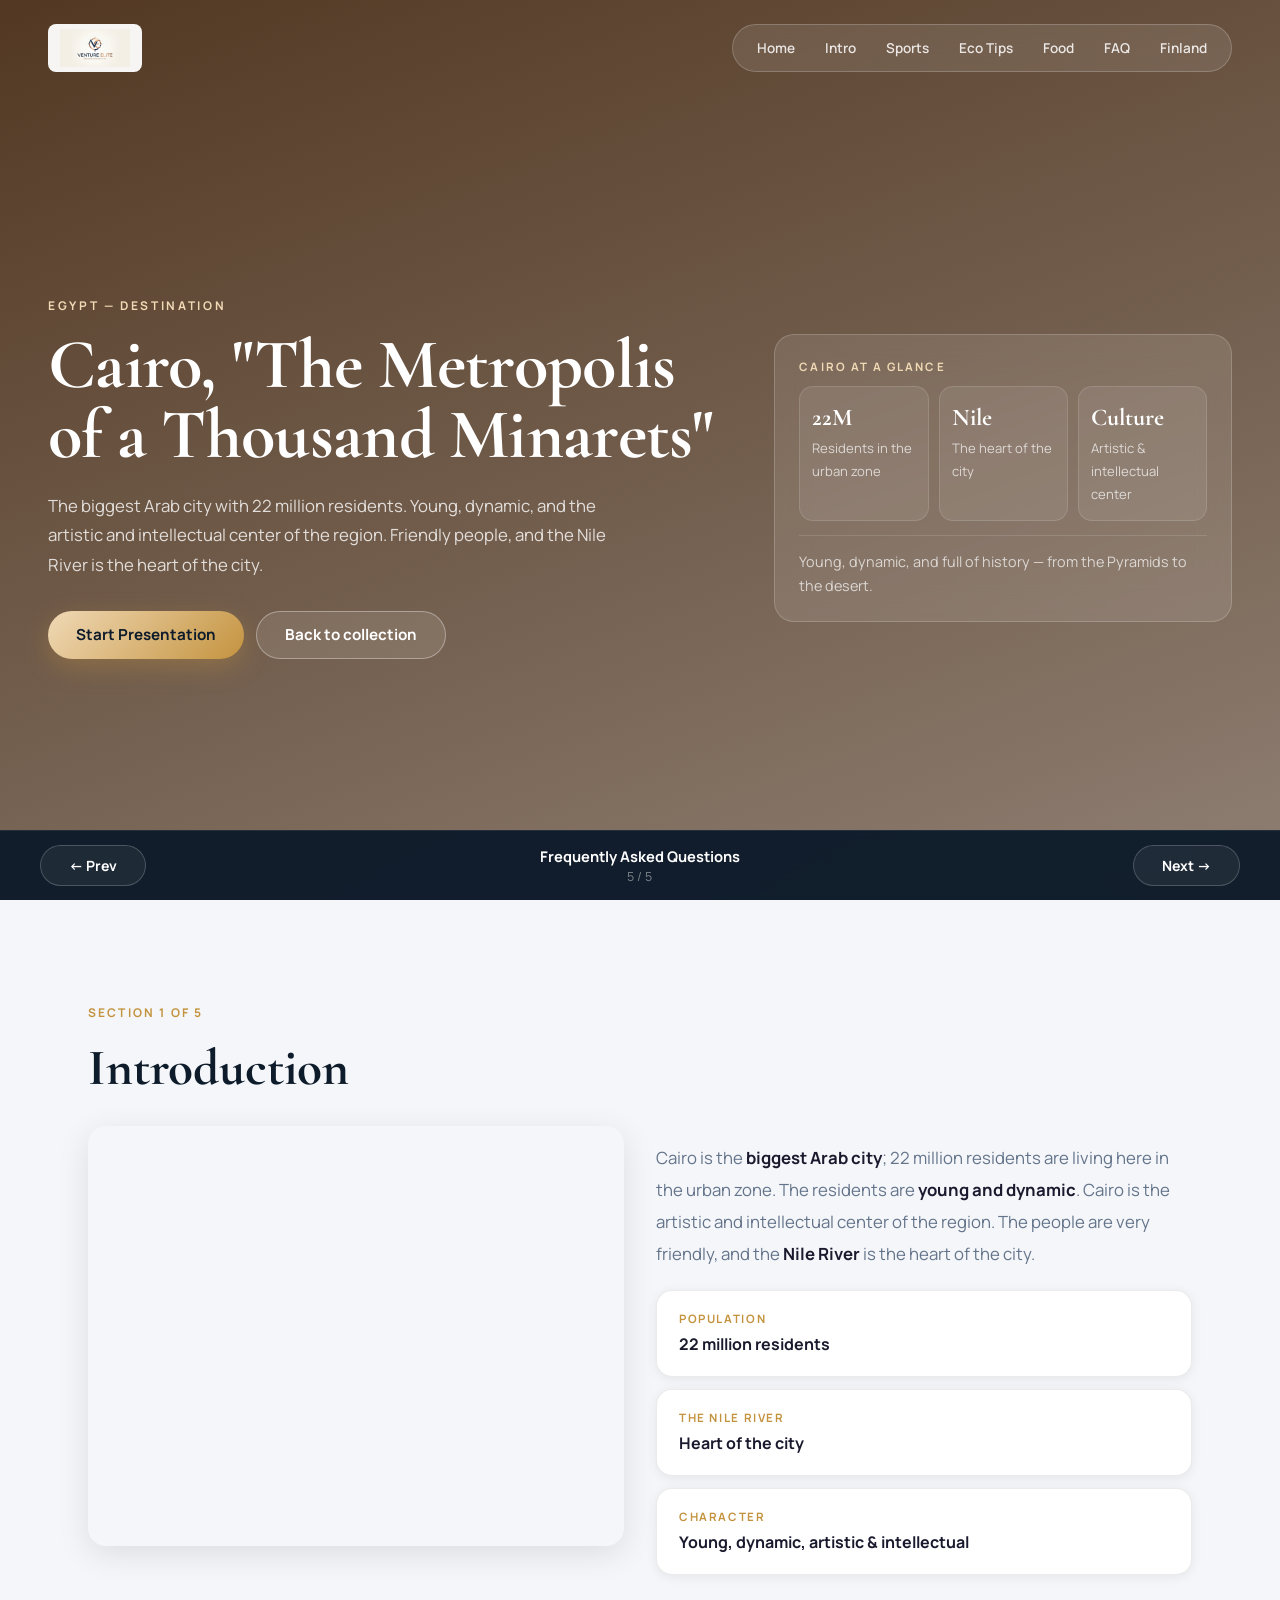
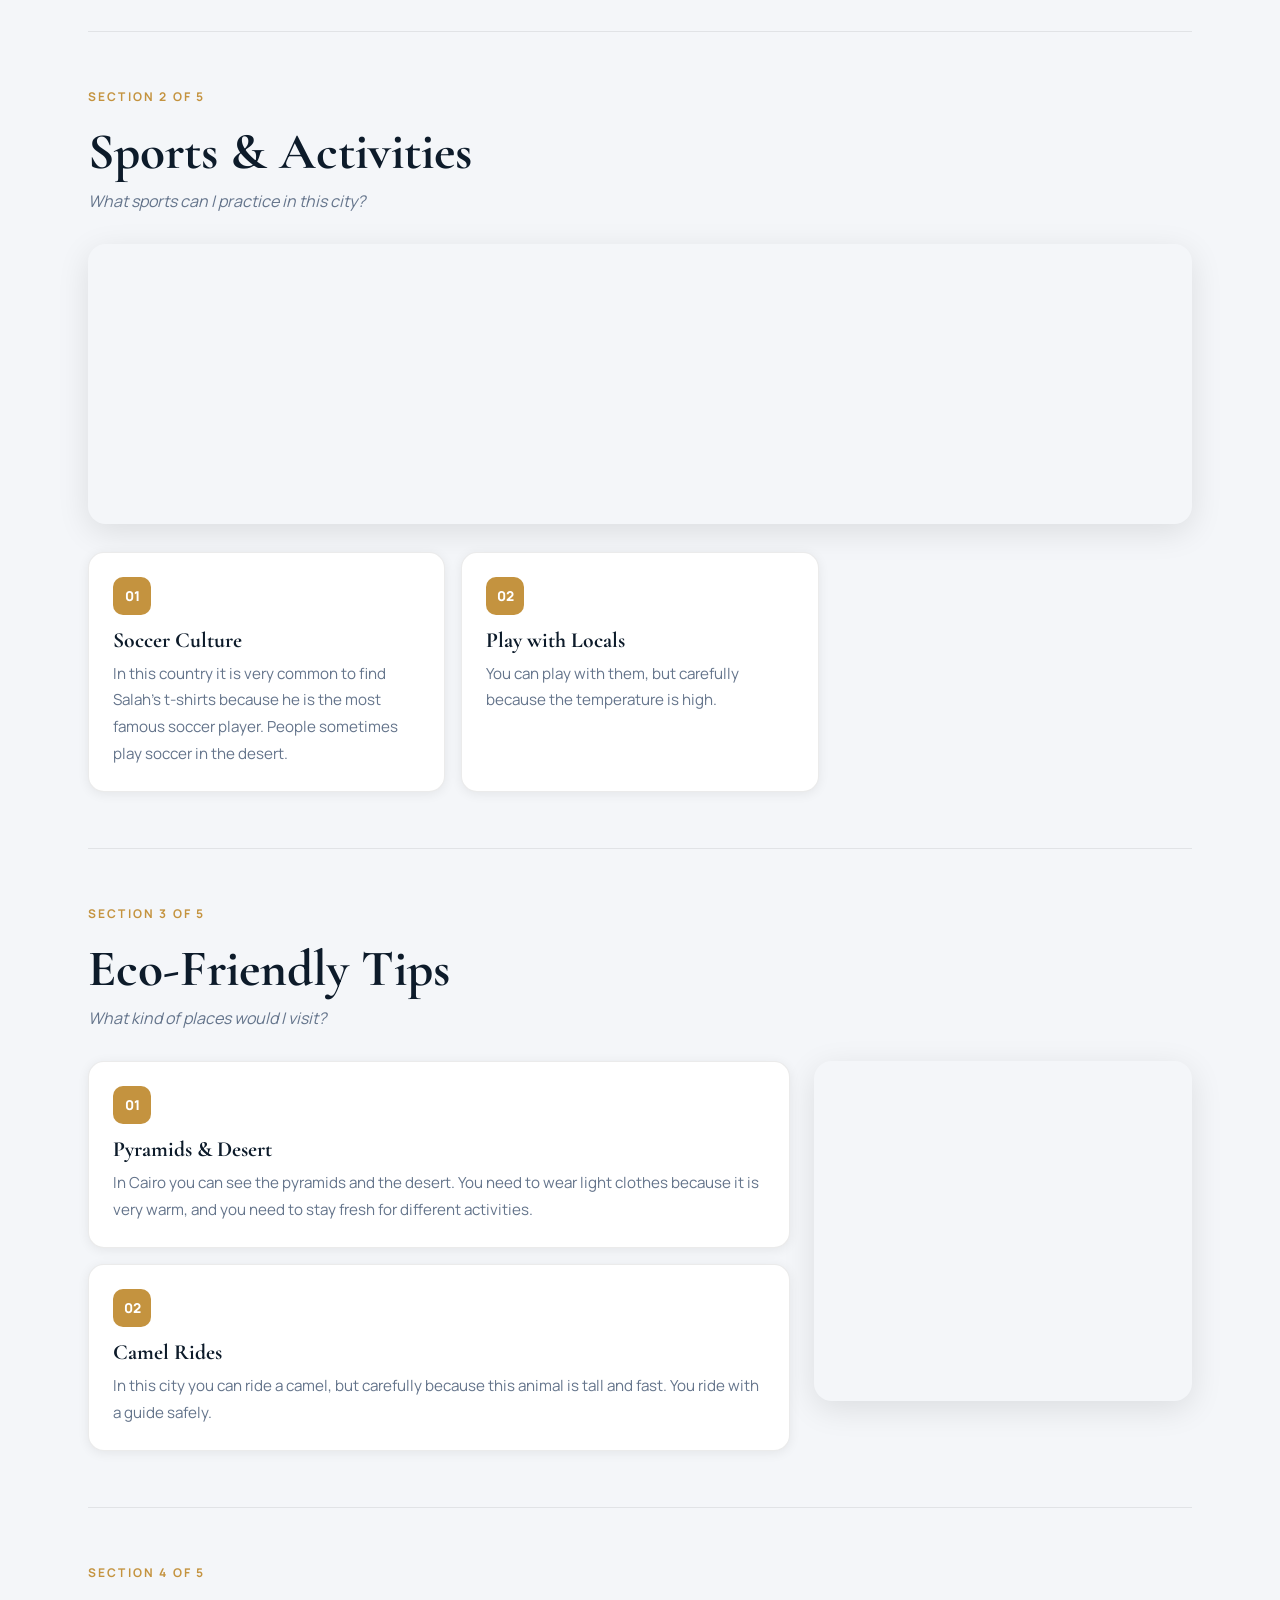
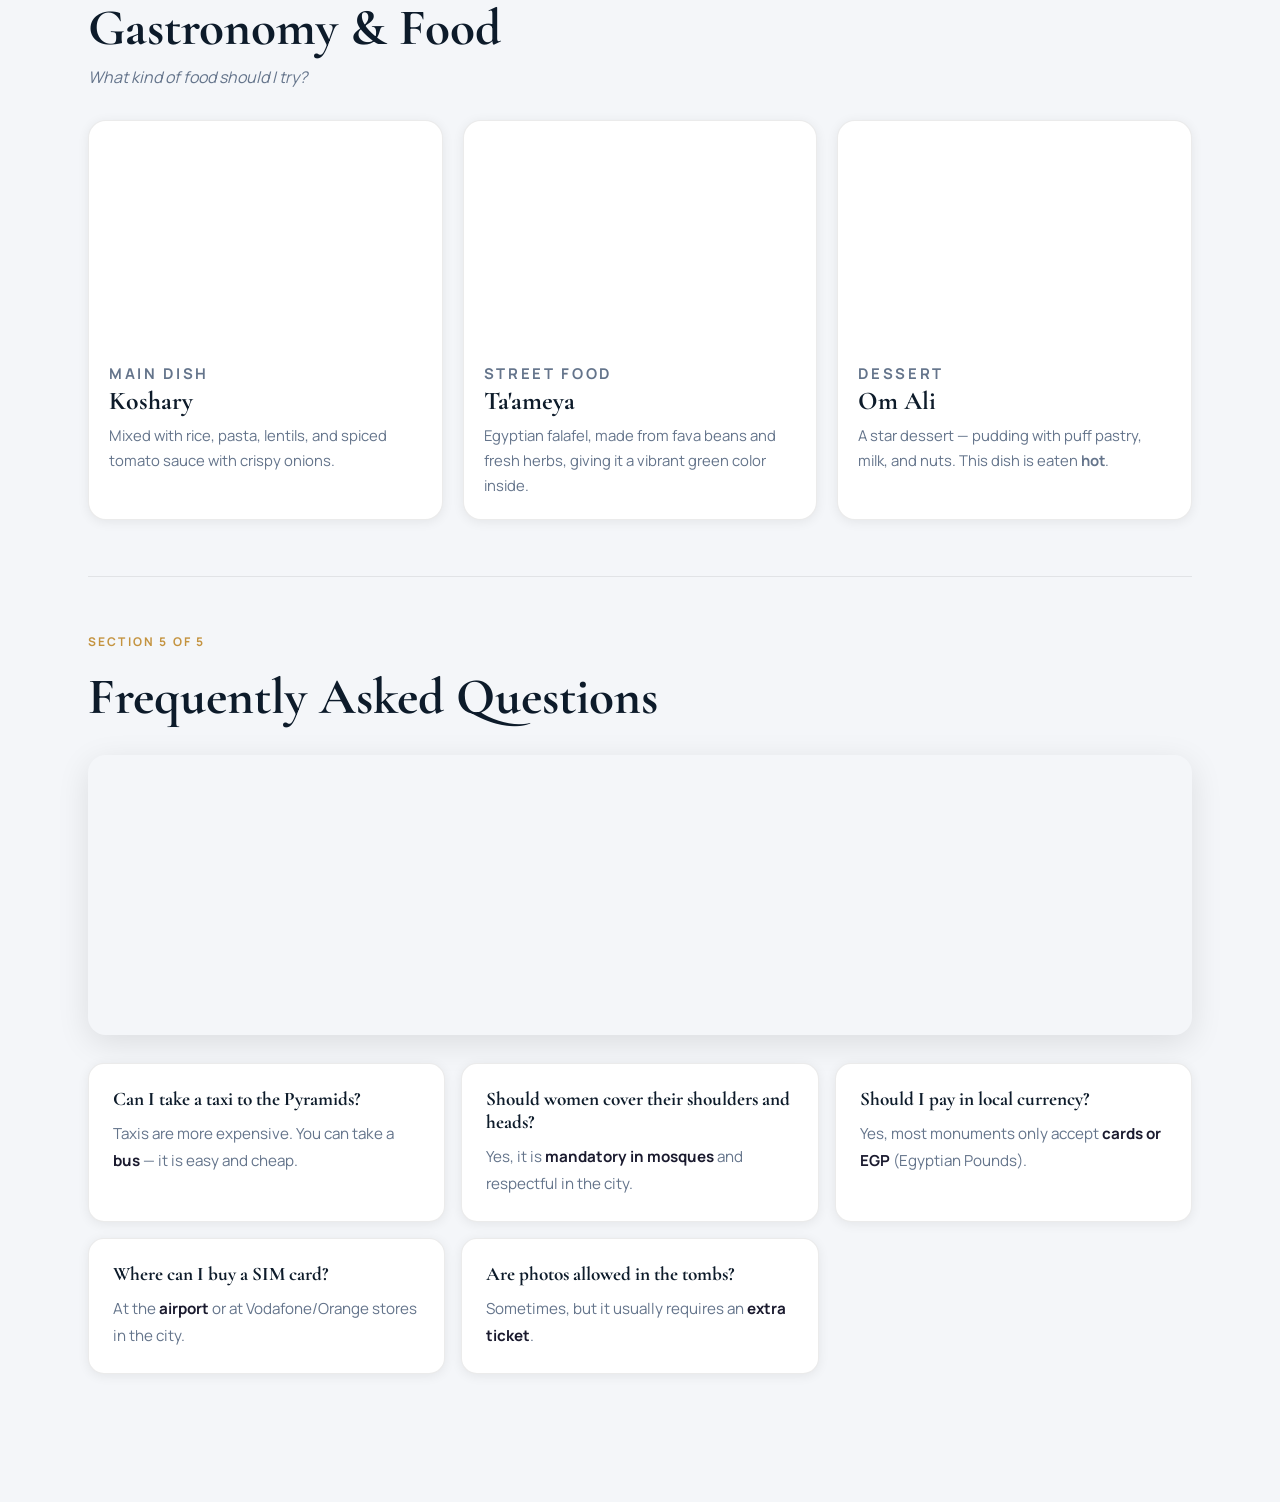
==== egypt.html @ 6d705046 "Add images to all sections - Introduction: side-by-side image + content layout - Sports: full-width " ====
<!DOCTYPE html>
<html lang="en">
<head>
  <meta charset="UTF-8">
  <meta name="viewport" content="width=device-width, initial-scale=1.0">
  <title>Venture Elite | Egypt</title>
  <link rel="preconnect" href="https://fonts.googleapis.com">
  <link rel="preconnect" href="https://fonts.gstatic.com" crossorigin>
  <link href="https://fonts.googleapis.com/css2?family=Cormorant+Garamond:wght@500;600;700&family=Manrope:wght@400;500;700;800&display=swap" rel="stylesheet">
  <link rel="stylesheet" href="styles.css">
</head>
<body id="top" class="destination-page full-bleed">

  <div class="page-shell landing-shell">
    <header class="hero destination-hero egypt-hero reveal">
      <nav class="topbar">
        <a class="brand-lockup" href="index.html">
          <img src="Logo.png" alt="Travel Agency Logo" class="brand-logo">
        </a>
        <div class="nav-links">
          <a href="index.html">Home</a>
          <a href="#introduction">Intro</a>
          <a href="#sports">Sports</a>
          <a href="#eco">Eco Tips</a>
          <a href="#food">Food</a>
          <a href="#faq">FAQ</a>
          <a href="finland.html">Finland</a>
        </div>
      </nav>

      <div class="hero-grid">
        <div class="hero-copy">
          <p class="eyebrow">Egypt — Destination</p>
          <h1>Cairo, "The Metropolis of a Thousand Minarets"</h1>
          <p class="hero-text">
            The biggest Arab city with 22 million residents. Young, dynamic, and the artistic and intellectual center of the region. Friendly people, and the Nile River is the heart of the city.
          </p>
          <div class="hero-actions">
            <a class="hero-button primary" href="#introduction">Start Presentation</a>
            <a class="hero-button secondary" href="index.html">Back to collection</a>
          </div>
        </div>

        <div class="hero-panel reveal delay-1">
          <div class="hero-panel-card">
            <p class="panel-label">Cairo at a glance</p>
            <div class="hero-stat-grid">
              <div class="hero-stat">
                <strong>22M</strong>
                <span>Residents in the urban zone</span>
              </div>
              <div class="hero-stat">
                <strong>Nile</strong>
                <span>The heart of the city</span>
              </div>
              <div class="hero-stat">
                <strong>Culture</strong>
                <span>Artistic &amp; intellectual center</span>
              </div>
            </div>
            <div class="hero-panel-note">
              Young, dynamic, and full of history — from the Pyramids to the desert.
            </div>
          </div>
        </div>
      </div>
    </header>

    <main>
      <section class="destination-landing egypt-landing">

        <!-- SECTION 1: Introduction -->
        <div class="pres-section reveal" id="introduction">
          <div class="section-heading">
            <p class="eyebrow dark">Section 1 of 5</p>
            <h2>Introduction</h2>
          </div>
          <div class="intro-with-image">
            <div class="intro-img" style="background-image: url('https://images.unsplash.com/photo-1572252009286-268acec5ca0a?auto=format&fit=crop&w=1200&q=80');"></div>
            <div class="intro-right">
              <p class="intro-lead">
                Cairo is the <strong>biggest Arab city</strong>; 22 million residents are living here in the urban zone.
                The residents are <strong>young and dynamic</strong>. Cairo is the artistic and intellectual center of the region.
                The people are very friendly, and the <strong>Nile River</strong> is the heart of the city.
              </p>
              <div class="landing-facts">
                <div class="fact-box">
                  <span>Population</span>
                  <strong>22 million residents</strong>
                </div>
                <div class="fact-box">
                  <span>The Nile River</span>
                  <strong>Heart of the city</strong>
                </div>
                <div class="fact-box">
                  <span>Character</span>
                  <strong>Young, dynamic, artistic &amp; intellectual</strong>
                </div>
              </div>
            </div>
          </div>
        </div>

        <!-- SECTION 2: Sports & Activities -->
        <div class="pres-section reveal" id="sports">
          <div class="section-heading">
            <p class="eyebrow dark">Section 2 of 5</p>
            <h2>Sports &amp; Activities</h2>
            <p class="section-question">What sports can I practice in this city?</p>
          </div>
          <div class="section-banner" style="background-image: url('https://images.unsplash.com/photo-1568322445389-f64ac2515020?auto=format&fit=crop&w=1400&q=80');"></div>
          <div class="reason-grid">
            <article class="reason-card reveal">
              <span>01</span>
              <h4>Soccer Culture</h4>
              <p>In this country it is very common to find Salah's t-shirts because he is the most famous soccer player. People sometimes play soccer in the desert.</p>
            </article>
            <article class="reason-card reveal delay-1">
              <span>02</span>
              <h4>Play with Locals</h4>
              <p>You can play with them, but carefully because the temperature is high.</p>
            </article>
          </div>
        </div>

        <!-- SECTION 3: Eco-Friendly Tips -->
        <div class="pres-section reveal" id="eco">
          <div class="section-heading">
            <p class="eyebrow dark">Section 3 of 5</p>
            <h2>Eco-Friendly Tips</h2>
            <p class="section-question">What kind of places would I visit?</p>
          </div>
          <div class="eco-layout">
            <div class="reason-grid eco-cards">
              <article class="reason-card reveal">
                <span>01</span>
                <h4>Pyramids &amp; Desert</h4>
                <p>In Cairo you can see the pyramids and the desert. You need to wear light clothes because it is very warm, and you need to stay fresh for different activities.</p>
              </article>
              <article class="reason-card reveal delay-1">
                <span>02</span>
                <h4>Camel Rides</h4>
                <p>In this city you can ride a camel, but carefully because this animal is tall and fast. You ride with a guide safely.</p>
              </article>
            </div>
            <div class="eco-img" style="background-image: url('https://images.unsplash.com/photo-1503177119275-0aa32b3a9368?auto=format&fit=crop&w=900&q=80');"></div>
          </div>
        </div>

        <!-- SECTION 4: Gastronomy & Food -->
        <div class="pres-section reveal" id="food">
          <div class="section-heading">
            <p class="eyebrow dark">Section 4 of 5</p>
            <h2>Gastronomy &amp; Food</h2>
            <p class="section-question">What kind of food should I try?</p>
          </div>
          <div class="tour-grid">
            <article class="tour-card reveal">
              <div class="tour-image" style="background-image: url('https://images.pexels.com/photos/1640777/pexels-photo-1640777.jpeg?auto=compress&cs=tinysrgb&w=1400');"></div>
              <div class="tour-body">
                <p class="tour-type">Main Dish</p>
                <h4>Koshary</h4>
                <p>Mixed with rice, pasta, lentils, and spiced tomato sauce with crispy onions.</p>
              </div>
            </article>
            <article class="tour-card reveal delay-1">
              <div class="tour-image" style="background-image: url('https://images.pexels.com/photos/2338407/pexels-photo-2338407.jpeg?auto=compress&cs=tinysrgb&w=1400');"></div>
              <div class="tour-body">
                <p class="tour-type">Street Food</p>
                <h4>Ta'ameya</h4>
                <p>Egyptian falafel, made from fava beans and fresh herbs, giving it a vibrant green color inside.</p>
              </div>
            </article>
            <article class="tour-card reveal delay-2">
              <div class="tour-image" style="background-image: url('https://images.pexels.com/photos/291528/pexels-photo-291528.jpeg?auto=compress&cs=tinysrgb&w=1400');"></div>
              <div class="tour-body">
                <p class="tour-type">Dessert</p>
                <h4>Om Ali</h4>
                <p>A star dessert — pudding with puff pastry, milk, and nuts. This dish is eaten <strong>hot</strong>.</p>
              </div>
            </article>
          </div>
        </div>

        <!-- SECTION 5: FAQ -->
        <div class="pres-section reveal" id="faq">
          <div class="section-heading">
            <p class="eyebrow dark">Section 5 of 5</p>
            <h2>Frequently Asked Questions</h2>
          </div>
          <div class="section-banner" style="background-image: url('https://images.unsplash.com/photo-1591604129939-f1efa4d9f7fa?auto=format&fit=crop&w=1400&q=80');"></div>
          <div class="practical-grid">
            <article class="practical-card reveal">
              <h4>Can I take a taxi to the Pyramids?</h4>
              <p>Taxis are more expensive. You can take a <strong>bus</strong> — it is easy and cheap.</p>
            </article>
            <article class="practical-card reveal delay-1">
              <h4>Should women cover their shoulders and heads?</h4>
              <p>Yes, it is <strong>mandatory in mosques</strong> and respectful in the city.</p>
            </article>
            <article class="practical-card reveal delay-2">
              <h4>Should I pay in local currency?</h4>
              <p>Yes, most monuments only accept <strong>cards or EGP</strong> (Egyptian Pounds).</p>
            </article>
            <article class="practical-card reveal">
              <h4>Where can I buy a SIM card?</h4>
              <p>At the <strong>airport</strong> or at Vodafone/Orange stores in the city.</p>
            </article>
            <article class="practical-card reveal delay-1">
              <h4>Are photos allowed in the tombs?</h4>
              <p>Sometimes, but it usually requires an <strong>extra ticket</strong>.</p>
            </article>
          </div>
        </div>

      </section>
    </main>
  </div>

  <!-- Presentation Navigation Bar -->
  <nav class="pres-nav" id="presNav">
    <button class="pres-nav-btn" id="prevBtn">&#8592; Prev</button>
    <div class="pres-nav-info">
      <span id="sectionTitle">Introduction</span>
      <span class="pres-counter" id="sectionCounter">1 / 5</span>
    </div>
    <button class="pres-nav-btn" id="nextBtn">Next &#8594;</button>
  </nav>

  <script src="script.js"></script>
</body>
</html>
---- styles.css ----
:root {
  --navy: #0d1b2a;
  --navy-mid: #1a2f45;
  --gold: #c4933f;
  --gold-light: #f0d9b5;
  --white: #ffffff;
  --bg: #f4f6f9;
  --text: #1a1a2e;
  --muted: #64748b;
  --line: rgba(0, 0, 0, 0.08);
  --shadow-sm: 0 2px 12px rgba(0, 0, 0, 0.07);
  --shadow-md: 0 8px 32px rgba(0, 0, 0, 0.1);
  --shadow-lg: 0 20px 60px rgba(0, 0, 0, 0.14);
}

* {
  box-sizing: border-box;
}

html {
  scroll-behavior: smooth;
}

body {
  margin: 0;
  min-height: 100vh;
  font-family: "Manrope", sans-serif;
  color: var(--text);
  background: var(--bg);
  overflow-x: hidden;
}

a {
  color: inherit;
  text-decoration: none;
}

h1, h2, h3, h4 {
  font-family: "Cormorant Garamond", serif;
  font-weight: 700;
}

/* ─── AMBIENT (hidden in new design) ─── */
.ambient { display: none; }

/* ─── PAGE SHELL ─── */
.page-shell {
  position: relative;
  z-index: 1;
  width: min(1200px, calc(100% - 32px));
  margin: 20px auto 40px;
}

.page-shell.landing-shell {
  width: 100%;
  margin: 0;
}

/* ─── HERO ─── */
.hero {
  position: relative;
  overflow: hidden;
  min-height: 100vh;
  color: #ffffff;
  display: flex;
  flex-direction: column;
  background:
    linear-gradient(160deg, rgba(13, 27, 42, 0.82) 0%, rgba(13, 27, 42, 0.55) 100%),
    url("https://images.unsplash.com/photo-1488085061387-422e29b40080?auto=format&fit=crop&w=1800&q=80") center/cover;
}

.destination-hero.finland-hero {
  background:
    linear-gradient(160deg, rgba(8, 28, 50, 0.85) 0%, rgba(8, 28, 50, 0.5) 100%),
    url("https://images.pexels.com/photos/688660/pexels-photo-688660.jpeg?auto=compress&cs=tinysrgb&w=1800") center/cover;
}

.destination-hero.egypt-hero {
  background:
    linear-gradient(160deg, rgba(60, 30, 5, 0.88) 0%, rgba(60, 30, 5, 0.55) 100%),
    url("https://images.unsplash.com/photo-1503177119275-0aa32b3a9368?auto=format&fit=crop&w=1800&q=80") center/cover;
}

/* ─── TOPBAR ─── */
.topbar {
  display: flex;
  align-items: center;
  justify-content: space-between;
  gap: 20px;
  padding: 24px 48px;
  position: relative;
  z-index: 10;
}

.brand-lockup {
  display: inline-flex;
  align-items: center;
}

.brand-logo {
  height: 48px;
  width: auto;
  display: block;
  object-fit: contain;
  border-radius: 8px;
  background: rgba(255, 255, 255, 0.95);
  padding: 5px 12px;
}

.brand-mark {
  display: none;
}

.brand-copy p { margin: 0; }

.brand-name {
  text-transform: uppercase;
  letter-spacing: 0.14em;
  font-size: 0.78rem;
  font-weight: 800;
}

.brand-slogan {
  font-size: 0.88rem;
  color: rgba(255, 255, 255, 0.7);
}

.nav-links {
  display: inline-flex;
  align-items: center;
  gap: 6px;
  padding: 8px 12px;
  border-radius: 999px;
  background: rgba(255, 255, 255, 0.1);
  border: 1px solid rgba(255, 255, 255, 0.2);
  backdrop-filter: blur(12px);
}

.nav-links a {
  text-decoration: none;
  font-size: 0.85rem;
  font-weight: 600;
  color: rgba(255, 255, 255, 0.85);
  padding: 6px 12px;
  border-radius: 999px;
  transition: background 180ms ease, color 180ms ease;
}

.nav-links a:hover {
  background: rgba(255, 255, 255, 0.15);
  color: #ffffff;
}

/* ─── HERO GRID ─── */
.hero-grid {
  display: grid;
  grid-template-columns: 1.2fr 0.8fr;
  gap: 40px;
  align-items: center;
  flex: 1;
  padding: 40px 48px 80px;
  position: relative;
  z-index: 1;
}

.hero-copy {
  max-width: 680px;
}

.eyebrow {
  margin: 0 0 16px;
  text-transform: uppercase;
  letter-spacing: 0.22em;
  font-size: 0.75rem;
  font-weight: 700;
  color: var(--gold-light);
}

.eyebrow.dark {
  color: var(--gold);
  letter-spacing: 0.18em;
}

.hero h1 {
  margin: 0;
  font-size: clamp(3.2rem, 5.5vw, 5.5rem);
  line-height: 1;
  letter-spacing: -0.01em;
  color: #ffffff;
}

.hero-text {
  margin: 20px 0 0;
  color: rgba(255, 255, 255, 0.8);
  font-size: 1.05rem;
  line-height: 1.75;
  max-width: 560px;
}

.hero-actions {
  display: flex;
  gap: 12px;
  flex-wrap: wrap;
  margin-top: 32px;
}

.hero-button {
  display: inline-flex;
  align-items: center;
  justify-content: center;
  min-height: 48px;
  padding: 12px 28px;
  border-radius: 999px;
  text-decoration: none;
  font-weight: 700;
  font-size: 0.95rem;
  transition: transform 180ms ease, box-shadow 180ms ease;
}

.hero-button:hover {
  transform: translateY(-2px);
}

.hero-button.primary {
  color: var(--navy);
  background: linear-gradient(135deg, #f0d9b5, #c4933f);
  box-shadow: 0 8px 24px rgba(196, 147, 63, 0.35);
}

.hero-button.secondary {
  color: #ffffff;
  border: 1.5px solid rgba(255, 255, 255, 0.35);
  background: rgba(255, 255, 255, 0.1);
}

/* ─── HERO PANEL ─── */
.hero-panel {
  display: grid;
  gap: 16px;
  align-self: center;
}

.hero-panel-card,
.floating-review {
  border-radius: 20px;
  padding: 24px;
  background: rgba(255, 255, 255, 0.1);
  border: 1px solid rgba(255, 255, 255, 0.18);
  backdrop-filter: blur(16px);
}

.panel-label,
.review-tag,
.card-label,
.tour-type,
.collection-kicker {
  margin: 0 0 12px;
  text-transform: uppercase;
  letter-spacing: 0.18em;
  font-size: 0.72rem;
  font-weight: 700;
  color: var(--gold-light);
}

.hero-stat-grid {
  display: grid;
  grid-template-columns: repeat(3, 1fr);
  gap: 10px;
}

.hero-stat {
  padding: 16px 12px;
  border-radius: 14px;
  background: rgba(255, 255, 255, 0.08);
  border: 1px solid rgba(255, 255, 255, 0.12);
}

.hero-stat strong {
  display: block;
  font-size: 1.5rem;
  font-family: "Cormorant Garamond", serif;
  color: #ffffff;
  margin-bottom: 4px;
}

.hero-stat span,
.review-copy {
  color: rgba(255, 255, 255, 0.7);
  line-height: 1.5;
  font-size: 0.82rem;
}

.hero-panel-note {
  margin-top: 14px;
  padding-top: 14px;
  border-top: 1px solid rgba(255, 255, 255, 0.12);
  color: rgba(255, 255, 255, 0.7);
  line-height: 1.6;
  font-size: 0.9rem;
}

.overview-list {
  display: grid;
  gap: 12px;
}

.overview-item {
  padding: 14px 0;
  border-top: 1px solid rgba(255, 255, 255, 0.1);
}

.overview-item:first-child {
  border-top: 0;
  padding-top: 0;
}

.overview-item span {
  display: block;
  margin-bottom: 4px;
  text-transform: uppercase;
  letter-spacing: 0.14em;
  font-size: 0.7rem;
  color: rgba(255, 255, 255, 0.55);
}

.overview-item strong {
  display: block;
  line-height: 1.5;
  font-size: 0.95rem;
  color: rgba(255, 255, 255, 0.9);
}

/* ─── MAIN CONTENT AREA ─── */
.landing-shell main {
  background: var(--bg);
  margin: 0;
}

.destination-landing,
.collection-section {
  max-width: 1200px;
  margin: 0 auto;
  padding: 48px 48px 24px;
  background: transparent;
  border: none;
  box-shadow: none;
  backdrop-filter: none;
}

/* Remove weird overlap transforms */
.landing-shell .destination-landing,
.landing-shell main > .collection-section {
  width: auto;
  transform: none;
  border-radius: 0;
  margin: 0 auto;
}

/* ─── SECTION HEADING ─── */
.section-heading {
  display: grid;
  gap: 6px;
  margin-bottom: 32px;
}

.section-heading h2,
.section-heading h3 {
  margin: 0;
  font-size: clamp(2rem, 4vw, 3.2rem);
  line-height: 1;
  color: var(--navy);
}

.section-question {
  margin: 6px 0 0;
  color: var(--muted);
  font-size: 1rem;
  font-style: italic;
}

/* ─── PRESENTATION SECTIONS ─── */
.pres-section {
  padding: 56px 0;
  border-bottom: 1px solid var(--line);
  scroll-margin-top: 24px;
}

.pres-section:last-child {
  border-bottom: none;
  padding-bottom: 100px;
}

/* ─── INTRO SECTION ─── */
.finland-intro {
  display: grid;
  grid-template-columns: 1.1fr 0.9fr;
  gap: 40px;
  align-items: start;
}

.intro-copy h2 {
  margin: 0;
  font-size: clamp(2.2rem, 4vw, 3.6rem);
  line-height: 1;
  color: var(--navy);
}

.intro-lead {
  margin: 16px 0 0;
  color: var(--muted);
  line-height: 1.9;
  font-size: 1.05rem;
}

.intro-lead strong {
  color: var(--text);
}

.landing-facts {
  display: grid;
  gap: 12px;
}

.intro-facts {
  align-content: start;
}

/* ─── FACT BOX ─── */
.fact-box {
  padding: 20px 22px;
  border-radius: 16px;
  background: var(--white);
  border: 1px solid var(--line);
  box-shadow: var(--shadow-sm);
}

.fact-box span {
  display: block;
  margin-bottom: 6px;
  text-transform: uppercase;
  letter-spacing: 0.14em;
  font-size: 0.72rem;
  font-weight: 700;
  color: var(--gold);
}

.fact-box strong {
  font-size: 1rem;
  line-height: 1.5;
  color: var(--text);
}

/* ─── REASON CARDS (Sports, Eco) ─── */
.reason-grid {
  display: grid;
  grid-template-columns: repeat(3, 1fr);
  gap: 16px;
}

.reason-card {
  padding: 24px;
  border-radius: 16px;
  background: var(--white);
  border: 1px solid var(--line);
  box-shadow: var(--shadow-sm);
  transition: transform 200ms ease, box-shadow 200ms ease;
}

.reason-card:hover {
  transform: translateY(-3px);
  box-shadow: var(--shadow-md);
}

.reason-card span {
  display: inline-flex;
  width: 38px;
  height: 38px;
  border-radius: 10px;
  align-items: center;
  justify-content: center;
  margin-bottom: 14px;
  font-weight: 800;
  font-size: 0.85rem;
  color: var(--white);
  background: var(--gold);
}

.reason-card h4 {
  margin: 0 0 8px;
  font-size: 1.35rem;
  line-height: 1.1;
  color: var(--navy);
}

.reason-card p {
  margin: 0;
  color: var(--muted);
  line-height: 1.75;
  font-size: 0.95rem;
}

/* ─── PRACTICAL CARDS (FAQ) ─── */
.practical-grid {
  display: grid;
  grid-template-columns: repeat(3, 1fr);
  gap: 16px;
}

.practical-card {
  padding: 24px;
  border-radius: 16px;
  background: var(--white);
  border: 1px solid var(--line);
  box-shadow: var(--shadow-sm);
}

.practical-card h4 {
  margin: 0 0 10px;
  font-size: 1.2rem;
  line-height: 1.2;
  color: var(--navy);
}

.practical-card p {
  margin: 0;
  color: var(--muted);
  line-height: 1.75;
  font-size: 0.95rem;
}

.practical-card strong {
  color: var(--text);
}

/* ─── TOUR CARDS (Food) ─── */
.tour-grid {
  display: grid;
  grid-template-columns: repeat(3, 1fr);
  gap: 20px;
}

.tour-card {
  overflow: hidden;
  border-radius: 18px;
  background: var(--white);
  border: 1px solid var(--line);
  box-shadow: var(--shadow-sm);
  transition: transform 200ms ease, box-shadow 200ms ease;
}

.tour-card:hover {
  transform: translateY(-4px);
  box-shadow: var(--shadow-md);
}

.tour-image {
  height: 220px;
  background-size: cover;
  background-position: center;
}

.tour-body {
  padding: 20px;
}

.tour-type {
  color: var(--gold);
  font-size: 0.72rem;
  font-weight: 700;
  letter-spacing: 0.18em;
  margin: 0 0 8px;
}

.tour-body h4 {
  margin: 0 0 8px;
  font-size: 1.6rem;
  line-height: 1.1;
  color: var(--navy);
}

.tour-body p {
  margin: 0;
  color: var(--muted);
  line-height: 1.7;
  font-size: 0.93rem;
}

.food-faq {
  margin: 12px 0 0;
  font-size: 0.85rem;
  color: var(--muted);
  border-top: 1px solid var(--line);
  padding-top: 10px;
}

/* ─── COLLECTION SECTION (index.html) ─── */
.collection-section {
  padding: 64px 48px;
}

.collection-grid {
  display: grid;
  grid-template-columns: repeat(2, 1fr);
  gap: 24px;
}

.collection-card {
  min-height: 420px;
  padding: 32px;
  border-radius: 20px;
  position: relative;
  overflow: hidden;
  text-decoration: none;
  color: #ffffff;
  display: flex;
  flex-direction: column;
  justify-content: flex-end;
  isolation: isolate;
  box-shadow: var(--shadow-md);
  transition: transform 300ms ease, box-shadow 300ms ease;
}

.collection-card:hover {
  transform: translateY(-6px);
  box-shadow: var(--shadow-lg);
}

.collection-card::before {
  content: "";
  position: absolute;
  inset: 0;
  z-index: -1;
  background-size: cover;
  background-position: center;
  transform: scale(1.02);
  transition: transform 600ms ease;
}

.collection-card:hover::before {
  transform: scale(1.08);
}

.finland-card::before {
  background-image:
    linear-gradient(180deg, rgba(8, 28, 50, 0.05), rgba(8, 28, 50, 0.82)),
    url("https://images.pexels.com/photos/688660/pexels-photo-688660.jpeg?auto=compress&cs=tinysrgb&w=1600");
}

.egypt-card::before {
  background-image:
    linear-gradient(180deg, rgba(60, 30, 5, 0.05), rgba(60, 30, 5, 0.84)),
    url("https://images.unsplash.com/photo-1503177119275-0aa32b3a9368?auto=format&fit=crop&w=1600&q=80");
}

.collection-kicker {
  display: inline-block;
  margin-bottom: 8px;
  text-transform: uppercase;
  letter-spacing: 0.2em;
  font-size: 0.72rem;
  font-weight: 700;
  color: var(--gold-light);
}

.collection-card h3 {
  margin: 0;
  font-size: clamp(2.8rem, 5vw, 4rem);
  color: #ffffff;
  line-height: 1;
}

.collection-card p {
  margin: 12px 0 0;
  line-height: 1.7;
  color: rgba(255, 255, 255, 0.82);
  font-size: 0.97rem;
}

.collection-link {
  display: inline-block;
  margin-top: 20px;
  font-weight: 700;
  font-size: 0.9rem;
  color: var(--gold-light);
  letter-spacing: 0.04em;
}

/* ─── REVEAL ANIMATIONS ─── */
.reveal {
  opacity: 0;
  transform: translateY(28px);
  transition: opacity 700ms ease, transform 700ms ease;
}

.reveal.visible {
  opacity: 1;
  transform: translateY(0);
}

.delay-1 { transition-delay: 100ms; }
.delay-2 { transition-delay: 200ms; }

/* ─── PRESENTATION NAV BAR ─── */
.pres-nav {
  position: fixed;
  bottom: 0;
  left: 0;
  right: 0;
  z-index: 200;
  display: flex;
  align-items: center;
  justify-content: space-between;
  gap: 16px;
  padding: 14px 40px;
  background: rgba(13, 27, 42, 0.96);
  backdrop-filter: blur(20px);
  border-top: 1px solid rgba(255, 255, 255, 0.08);
}

.pres-nav-btn {
  padding: 10px 28px;
  border-radius: 999px;
  border: 1.5px solid rgba(255, 255, 255, 0.2);
  background: rgba(255, 255, 255, 0.06);
  color: #ffffff;
  font-family: "Manrope", sans-serif;
  font-weight: 700;
  font-size: 0.88rem;
  cursor: pointer;
  transition: background 180ms ease, border-color 180ms ease;
}

.pres-nav-btn:hover:not(:disabled) {
  background: rgba(196, 147, 63, 0.2);
  border-color: var(--gold);
}

.pres-nav-btn:disabled {
  opacity: 0.25;
  cursor: default;
}

.pres-nav-info {
  display: flex;
  flex-direction: column;
  align-items: center;
  gap: 2px;
}

.pres-nav-info #sectionTitle {
  color: #ffffff;
  font-weight: 700;
  font-size: 0.92rem;
}

.pres-counter {
  color: rgba(255, 255, 255, 0.45);
  font-size: 0.78rem;
}

/* ─── SECTION BANNER IMAGE ─── */
.section-banner {
  width: 100%;
  height: 280px;
  border-radius: 18px;
  background-size: cover;
  background-position: center;
  margin-bottom: 28px;
  box-shadow: var(--shadow-md);
}

/* ─── INTRODUCTION WITH SIDE IMAGE ─── */
.intro-with-image {
  display: grid;
  grid-template-columns: 1fr 1fr;
  gap: 32px;
  align-items: start;
}

.intro-img {
  height: 420px;
  border-radius: 18px;
  background-size: cover;
  background-position: center;
  box-shadow: var(--shadow-md);
}

.intro-right {
  display: flex;
  flex-direction: column;
  gap: 20px;
}

/* ─── ECO SECTION WITH SIDE IMAGE ─── */
.eco-layout {
  display: grid;
  grid-template-columns: 1.3fr 0.7fr;
  gap: 24px;
  align-items: start;
}

.eco-cards {
  grid-template-columns: 1fr;
}

.eco-img {
  min-height: 340px;
  border-radius: 18px;
  background-size: cover;
  background-position: center;
  box-shadow: var(--shadow-md);
}

/* ─── UNUSED LEGACY CLASSES (kept for safety) ─── */
.story-card, .detail-band, .concierge-section,
.santa-feature, .finland-reasons, .practical-section,
.finland-story-band, .landing-hero, .story-grid,
.tour-showcase, .detail-block, .concierge-grid,
.concierge-card, .experience-showcase-grid { display: none; }

/* ─── REDUCED MOTION ─── */
@media (prefers-reduced-motion: reduce) {
  html { scroll-behavior: auto; }
  .reveal, .reveal.visible, .hero-button,
  .collection-card::before, .reason-card, .tour-card {
    transition: none;
    transform: none;
  }
  .reveal { opacity: 1; }
}

/* ─── RESPONSIVE 980px ─── */
@media (max-width: 980px) {
  .hero-grid,
  .finland-intro,
  .reason-grid,
  .practical-grid,
  .tour-grid,
  .collection-grid,
  .hero-stat-grid,
  .intro-with-image,
  .eco-layout {
    grid-template-columns: 1fr;
  }

  .eco-cards {
    grid-template-columns: 1fr 1fr;
  }

  .intro-img,
  .eco-img {
    height: 260px;
  }

  .hero-grid {
    padding: 32px 32px 80px;
  }

  .topbar {
    padding: 20px 32px;
  }

  .destination-landing,
  .collection-section {
    padding: 40px 32px 24px;
  }
}

/* ─── RESPONSIVE 680px ─── */
@media (max-width: 680px) {
  .topbar {
    flex-direction: column;
    align-items: flex-start;
    padding: 16px 20px;
  }

  .nav-links {
    width: 100%;
    flex-wrap: wrap;
    border-radius: 16px;
  }

  .hero-grid {
    padding: 24px 20px 80px;
  }

  .hero h1 {
    font-size: clamp(2.6rem, 11vw, 4rem);
  }

  .destination-landing,
  .collection-section {
    padding: 32px 20px 24px;
  }

  .pres-nav {
    padding: 12px 20px;
  }

  .pres-nav-btn {
    padding: 8px 18px;
    font-size: 0.82rem;
  }
}
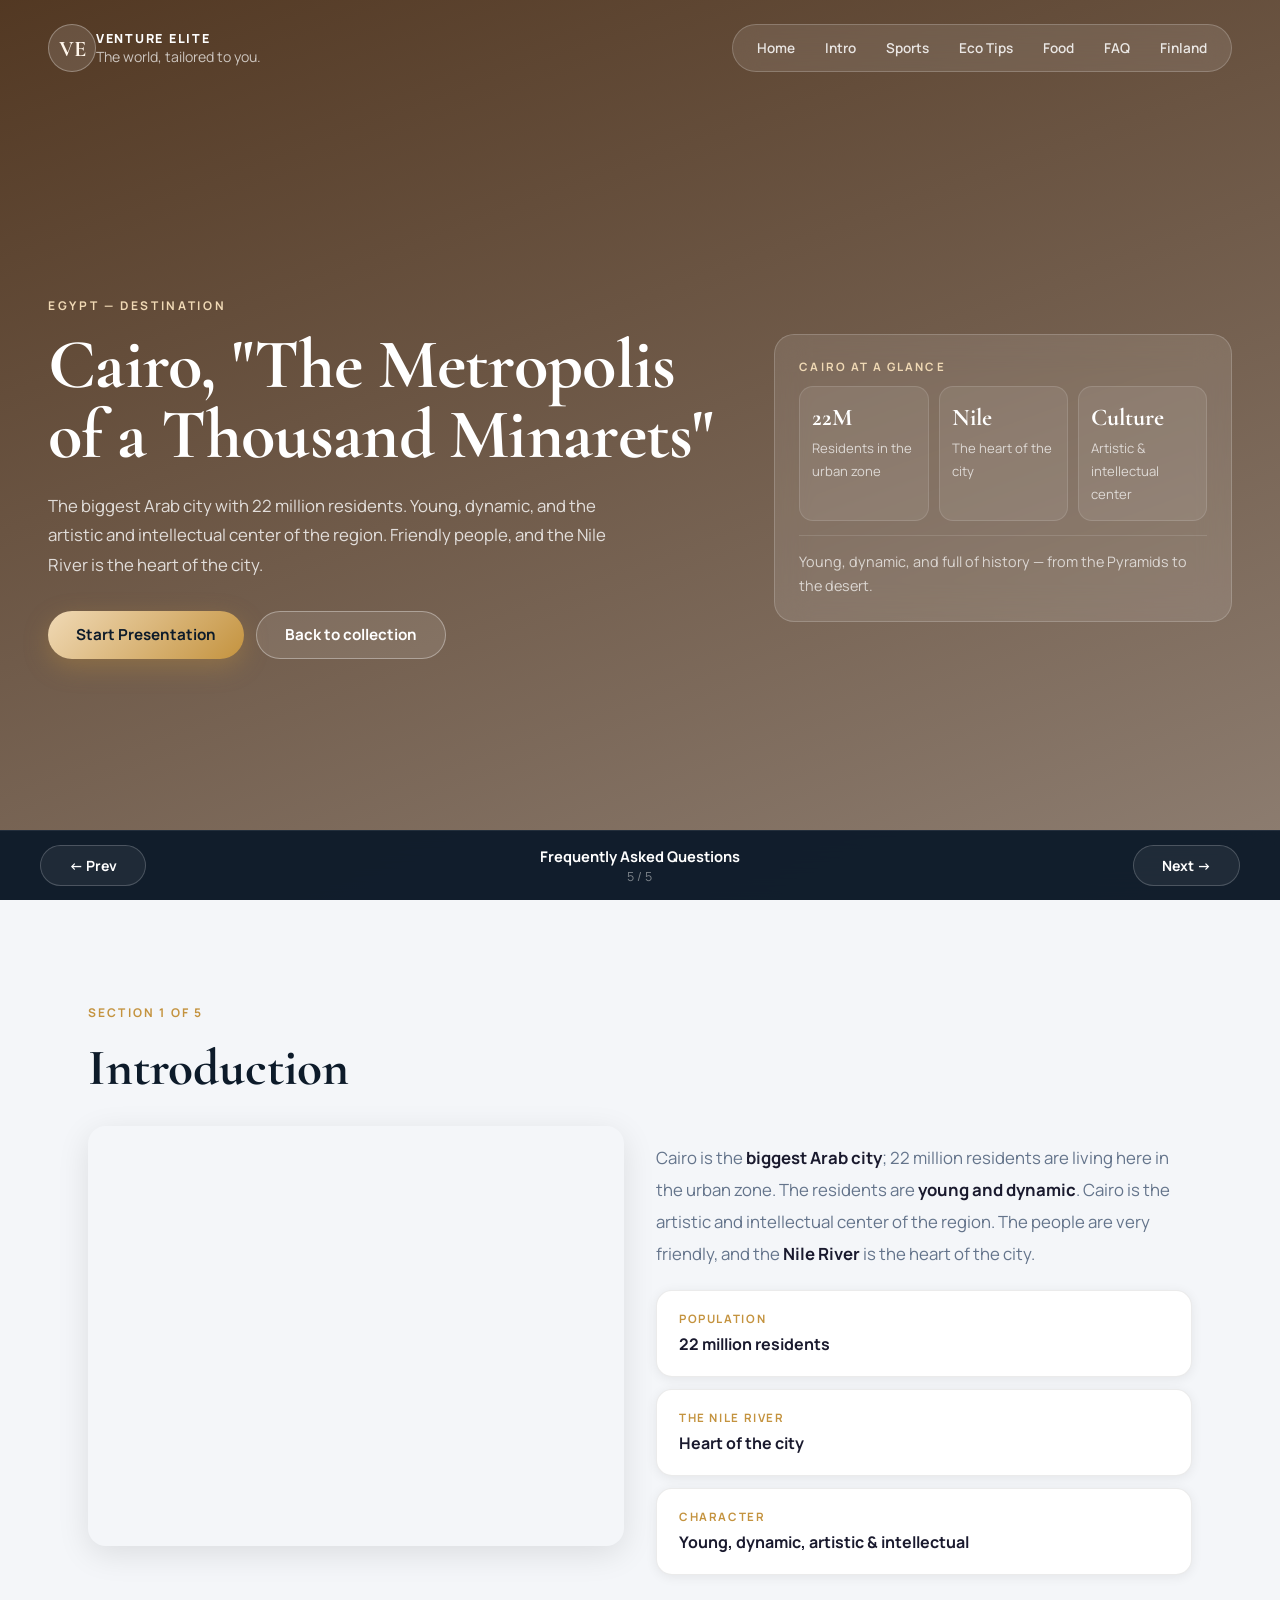
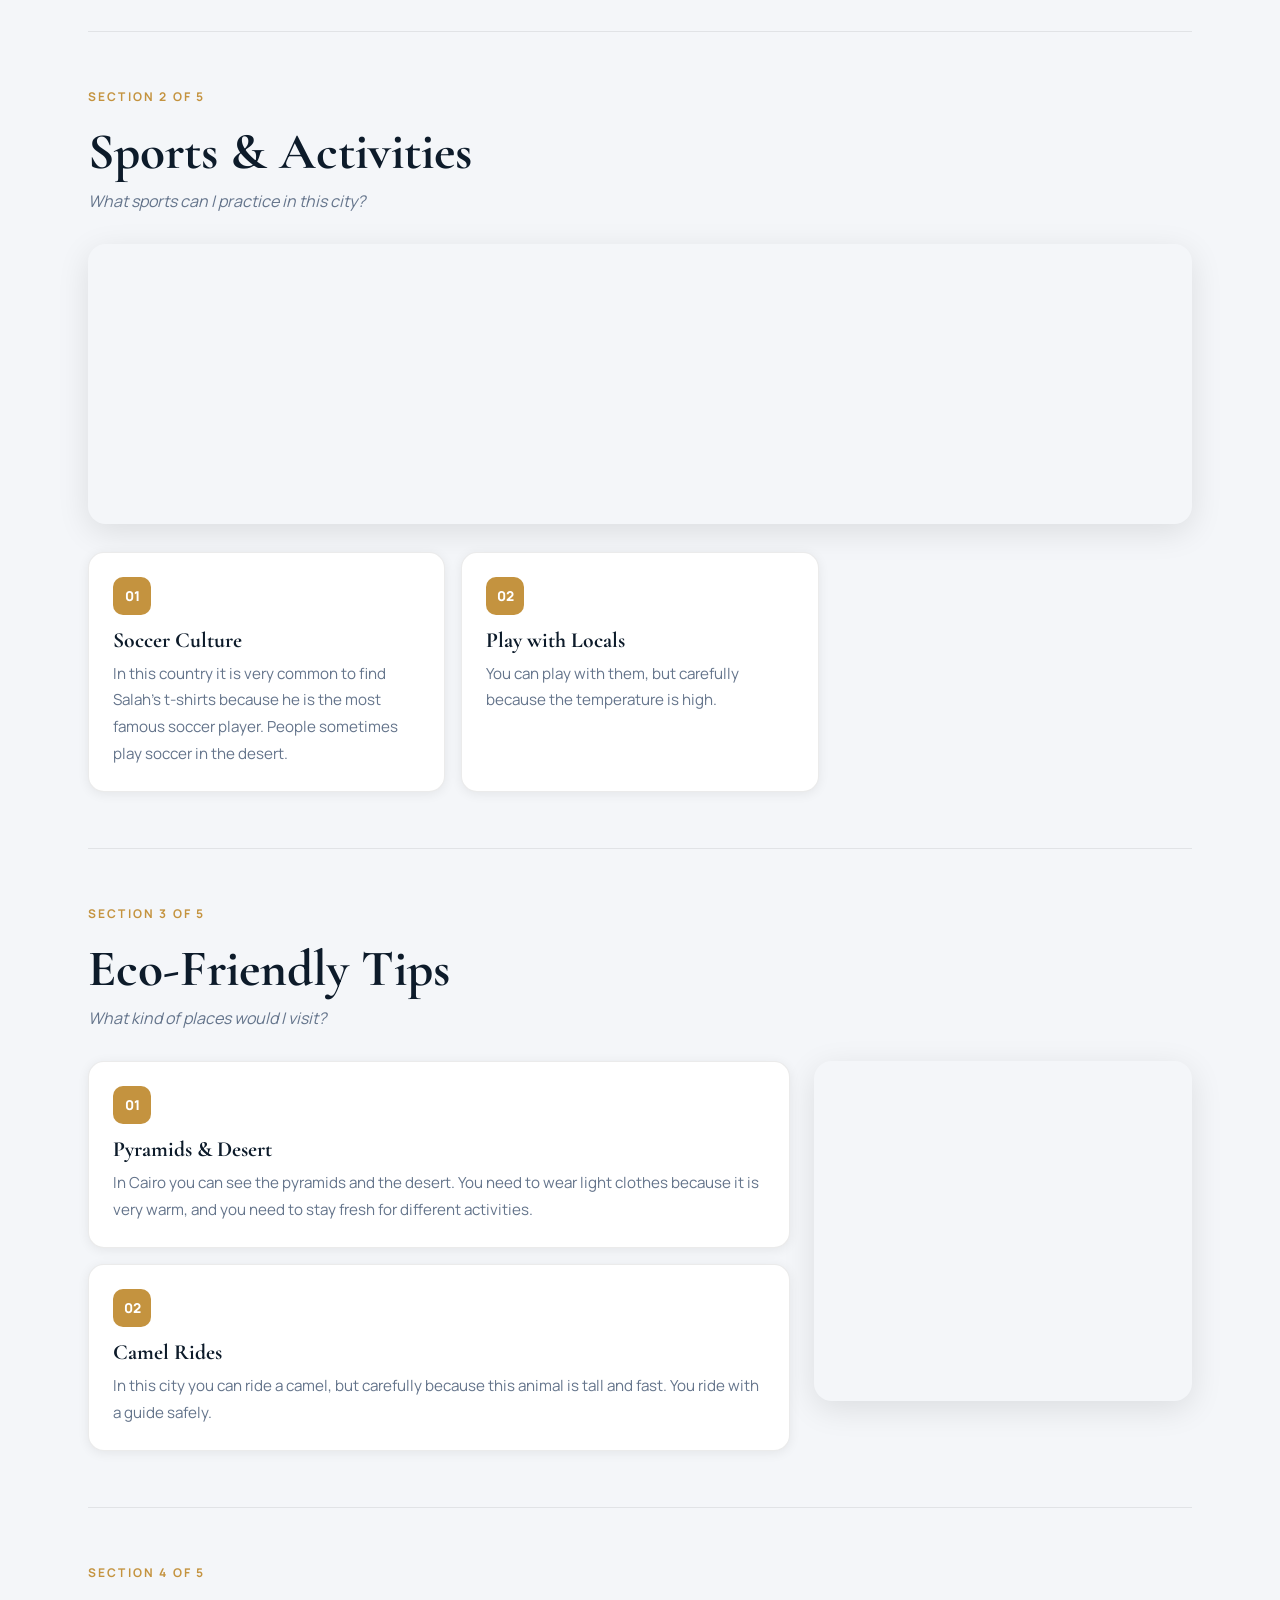
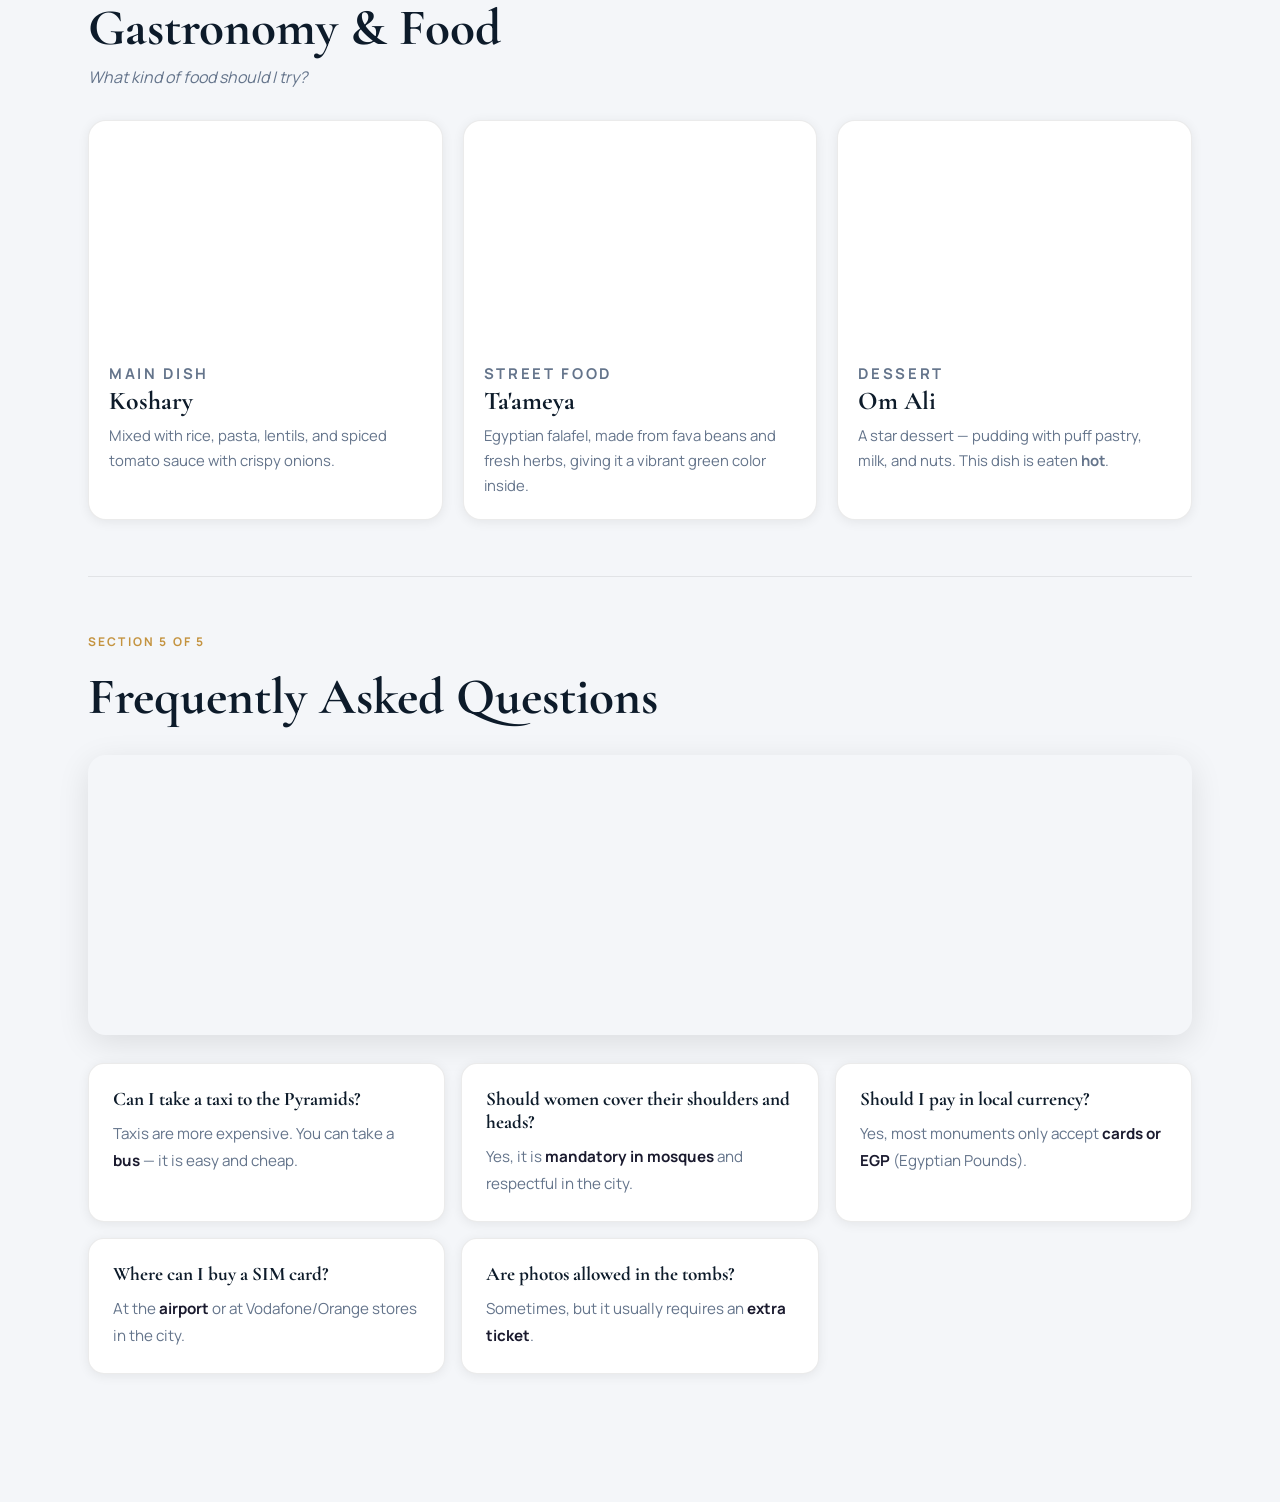
==== commit b28efc9a: "Revert logo to original VE brand mark Co-Authored-By: Claude Sonnet 4.6 <noreply@anthropic.com>" ====
--- a/egypt.html
+++ b/egypt.html
@@ -15,7 +15,11 @@
     <header class="hero destination-hero egypt-hero reveal">
       <nav class="topbar">
         <a class="brand-lockup" href="index.html">
-          <img src="Logo.png" alt="Travel Agency Logo" class="brand-logo">
+          <div class="brand-mark">VE</div>
+          <div class="brand-copy">
+            <p class="brand-name">Venture Elite</p>
+            <p class="brand-slogan">The world, tailored to you.</p>
+          </div>
         </a>
         <div class="nav-links">
           <a href="index.html">Home</a>
@@ -76,7 +80,7 @@
             <h2>Introduction</h2>
           </div>
           <div class="intro-with-image">
-            <div class="intro-img" style="background-image: url('https://images.unsplash.com/photo-1572252009286-268acec5ca0a?auto=format&fit=crop&w=1200&q=80');"></div>
+            <div class="intro-img" style="background-image: url('https://images.unsplash.com/photo-1568322445389-f64ac2515020?auto=format&fit=crop&w=1200&q=80');"></div>
             <div class="intro-right">
               <p class="intro-lead">
                 Cairo is the <strong>biggest Arab city</strong>; 22 million residents are living here in the urban zone.
@@ -108,7 +112,7 @@
             <h2>Sports &amp; Activities</h2>
             <p class="section-question">What sports can I practice in this city?</p>
           </div>
-          <div class="section-banner" style="background-image: url('https://images.unsplash.com/photo-1568322445389-f64ac2515020?auto=format&fit=crop&w=1400&q=80');"></div>
+          <div class="section-banner" style="background-image: url('https://images.unsplash.com/photo-1503177119275-0aa32b3a9368?auto=format&fit=crop&w=1400&q=80');"></div>
           <div class="reason-grid">
             <article class="reason-card reveal">
               <span>01</span>
@@ -143,7 +147,7 @@
                 <p>In this city you can ride a camel, but carefully because this animal is tall and fast. You ride with a guide safely.</p>
               </article>
             </div>
-            <div class="eco-img" style="background-image: url('https://images.unsplash.com/photo-1503177119275-0aa32b3a9368?auto=format&fit=crop&w=900&q=80');"></div>
+            <div class="eco-img" style="background-image: url('https://images.unsplash.com/photo-1572252009286-268acec5ca0a?auto=format&fit=crop&w=900&q=80');"></div>
           </div>
         </div>
 
@@ -164,7 +168,7 @@
               </div>
             </article>
             <article class="tour-card reveal delay-1">
-              <div class="tour-image" style="background-image: url('https://images.pexels.com/photos/2338407/pexels-photo-2338407.jpeg?auto=compress&cs=tinysrgb&w=1400');"></div>
+              <div class="tour-image" style="background-image: url('https://images.unsplash.com/photo-1572252009286-268acec5ca0a?auto=format&fit=crop&w=1400&q=80');"></div>
               <div class="tour-body">
                 <p class="tour-type">Street Food</p>
                 <h4>Ta'ameya</h4>
--- a/styles.css
+++ b/styles.css
@@ -108,7 +108,18 @@
 }
 
 .brand-mark {
-  display: none;
+  width: 48px;
+  height: 48px;
+  border-radius: 50%;
+  display: grid;
+  place-items: center;
+  font-family: "Cormorant Garamond", serif;
+  font-size: 1.4rem;
+  font-weight: 700;
+  color: #fff6eb;
+  background: rgba(255, 255, 255, 0.12);
+  border: 1px solid rgba(255, 255, 255, 0.3);
+  flex-shrink: 0;
 }
 
 .brand-copy p { margin: 0; }
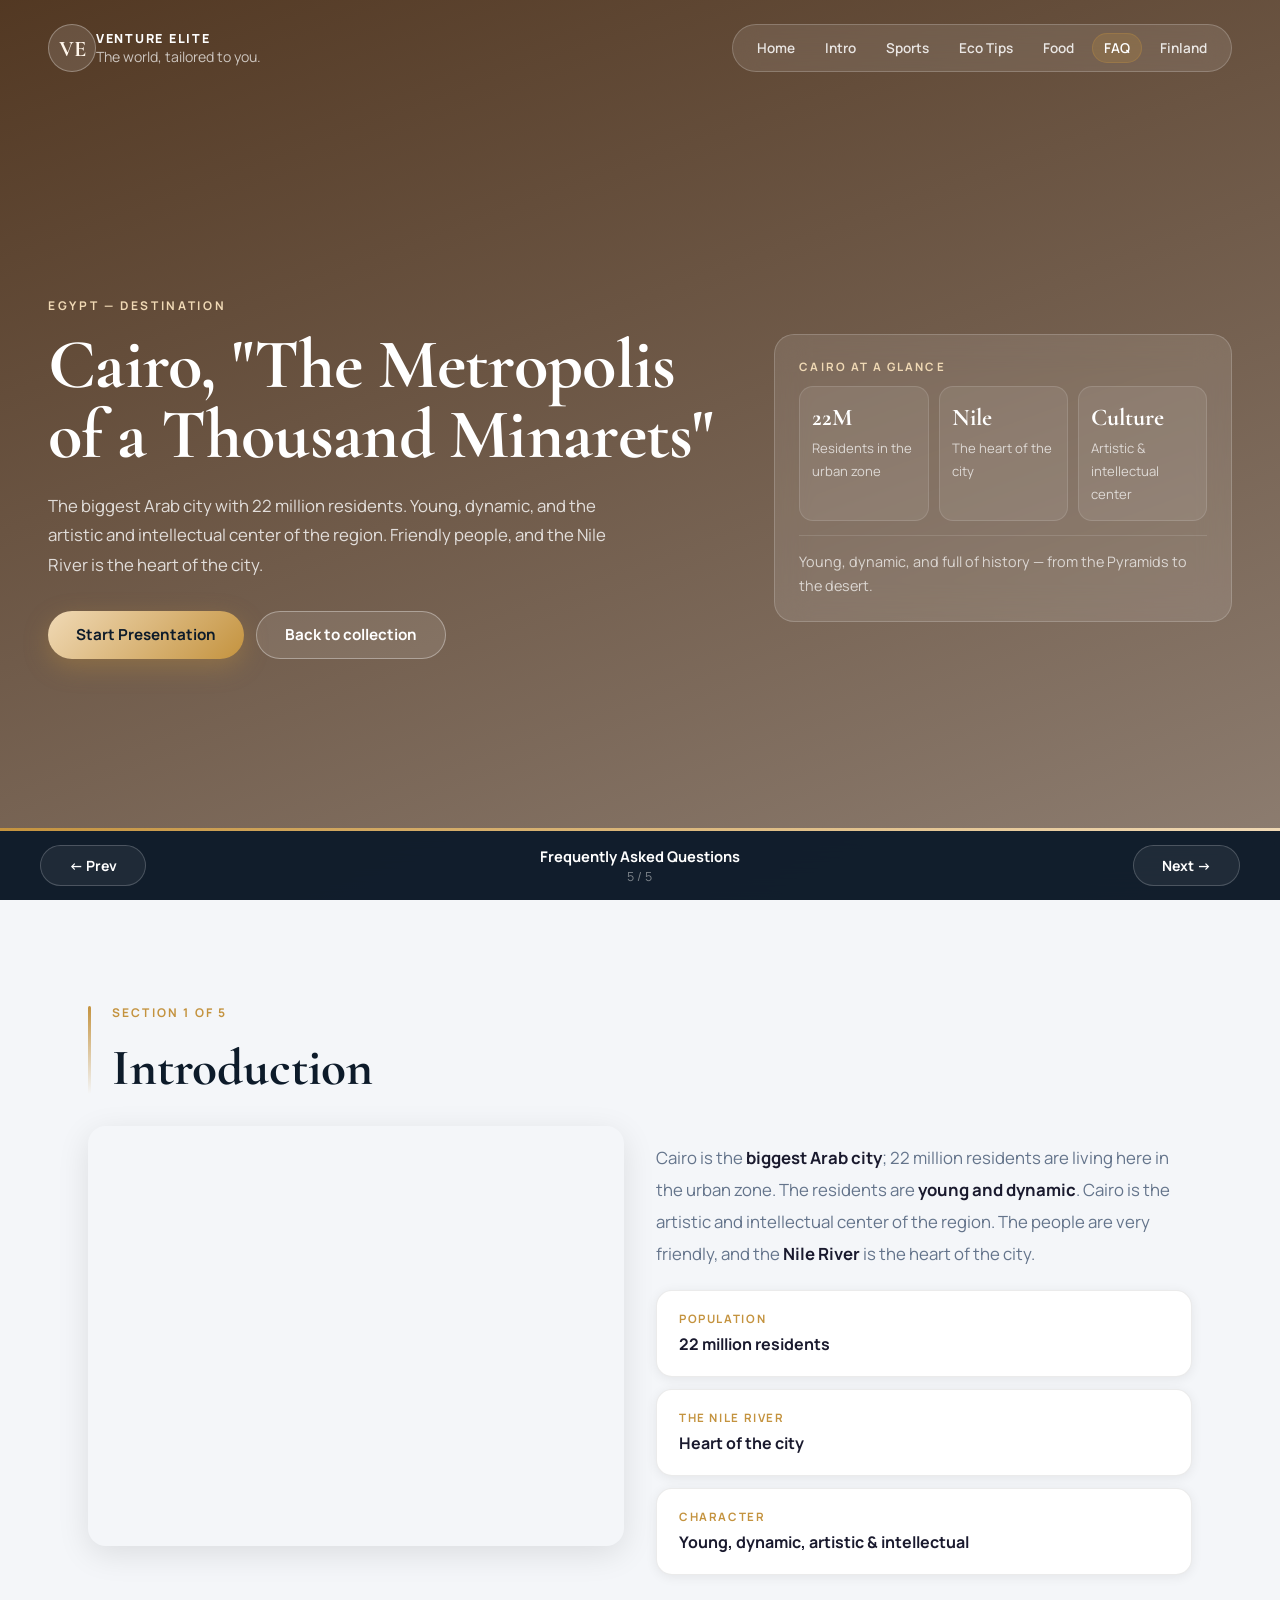
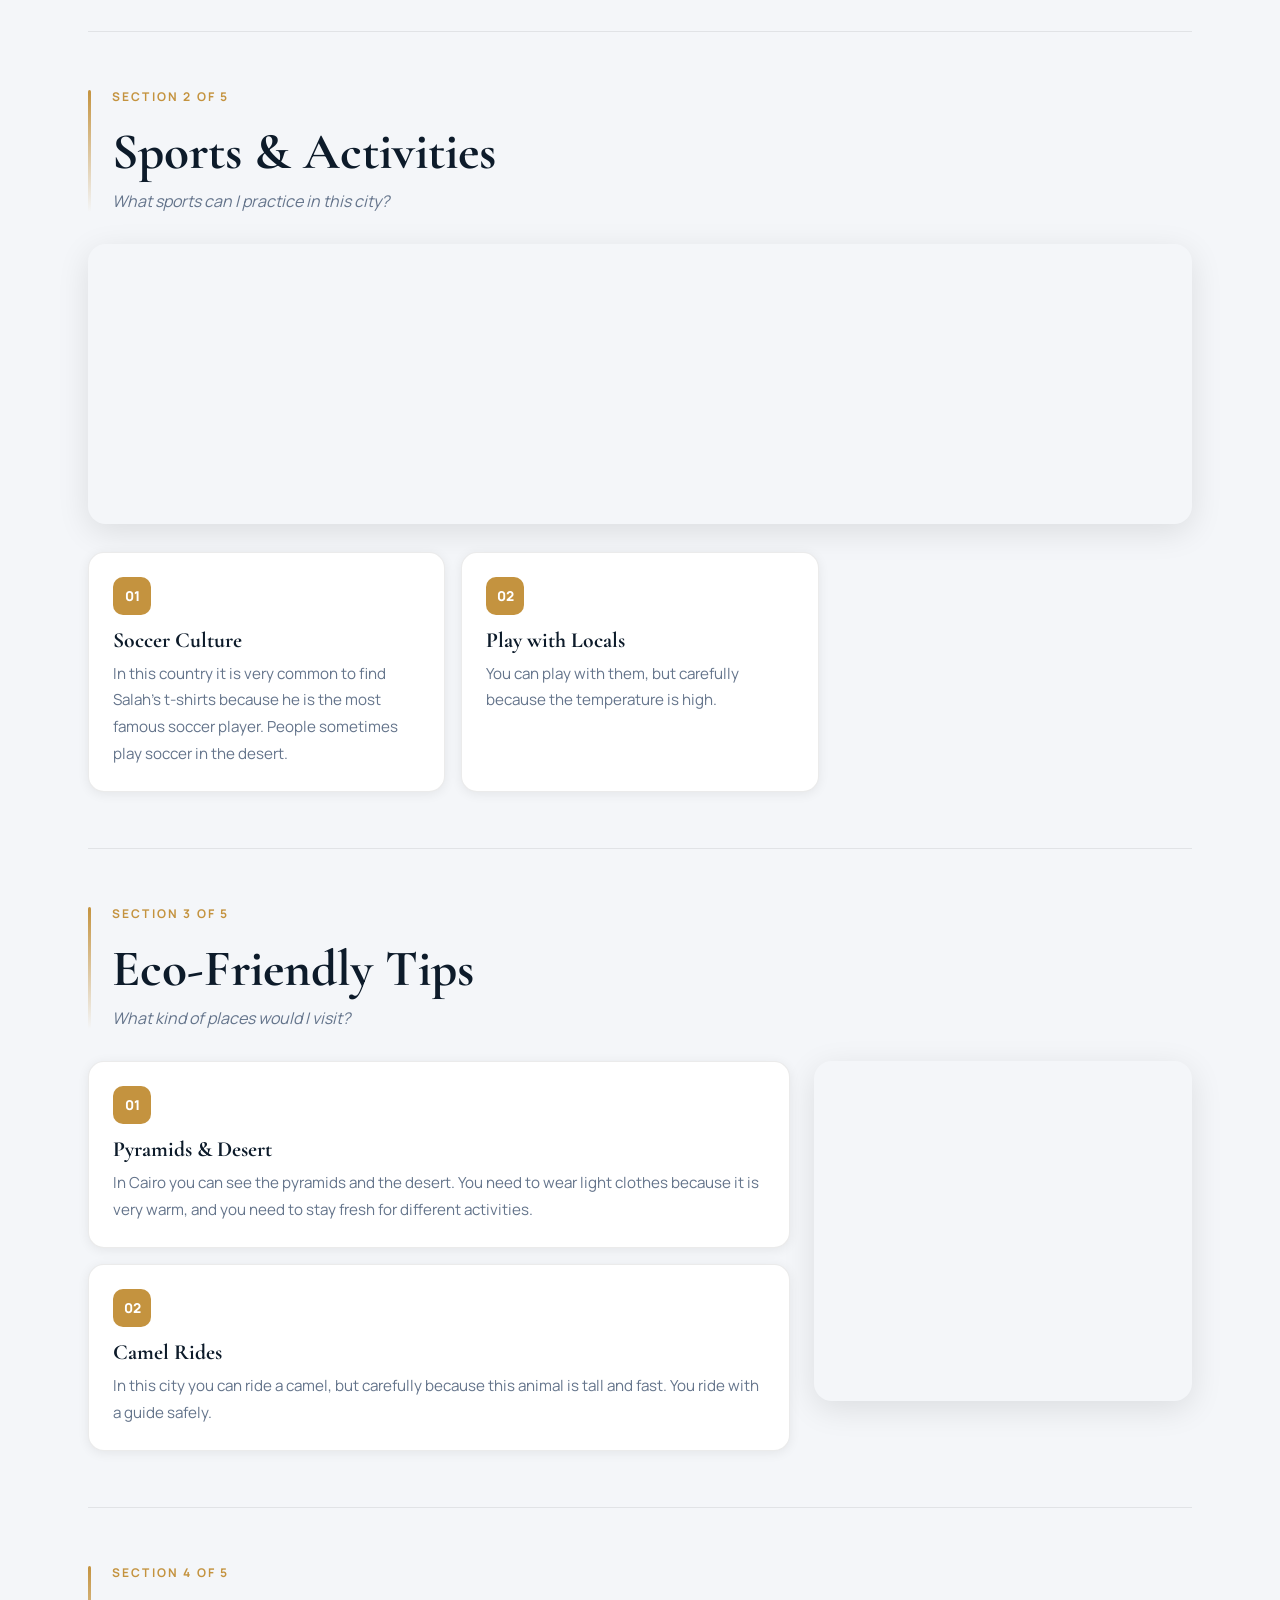
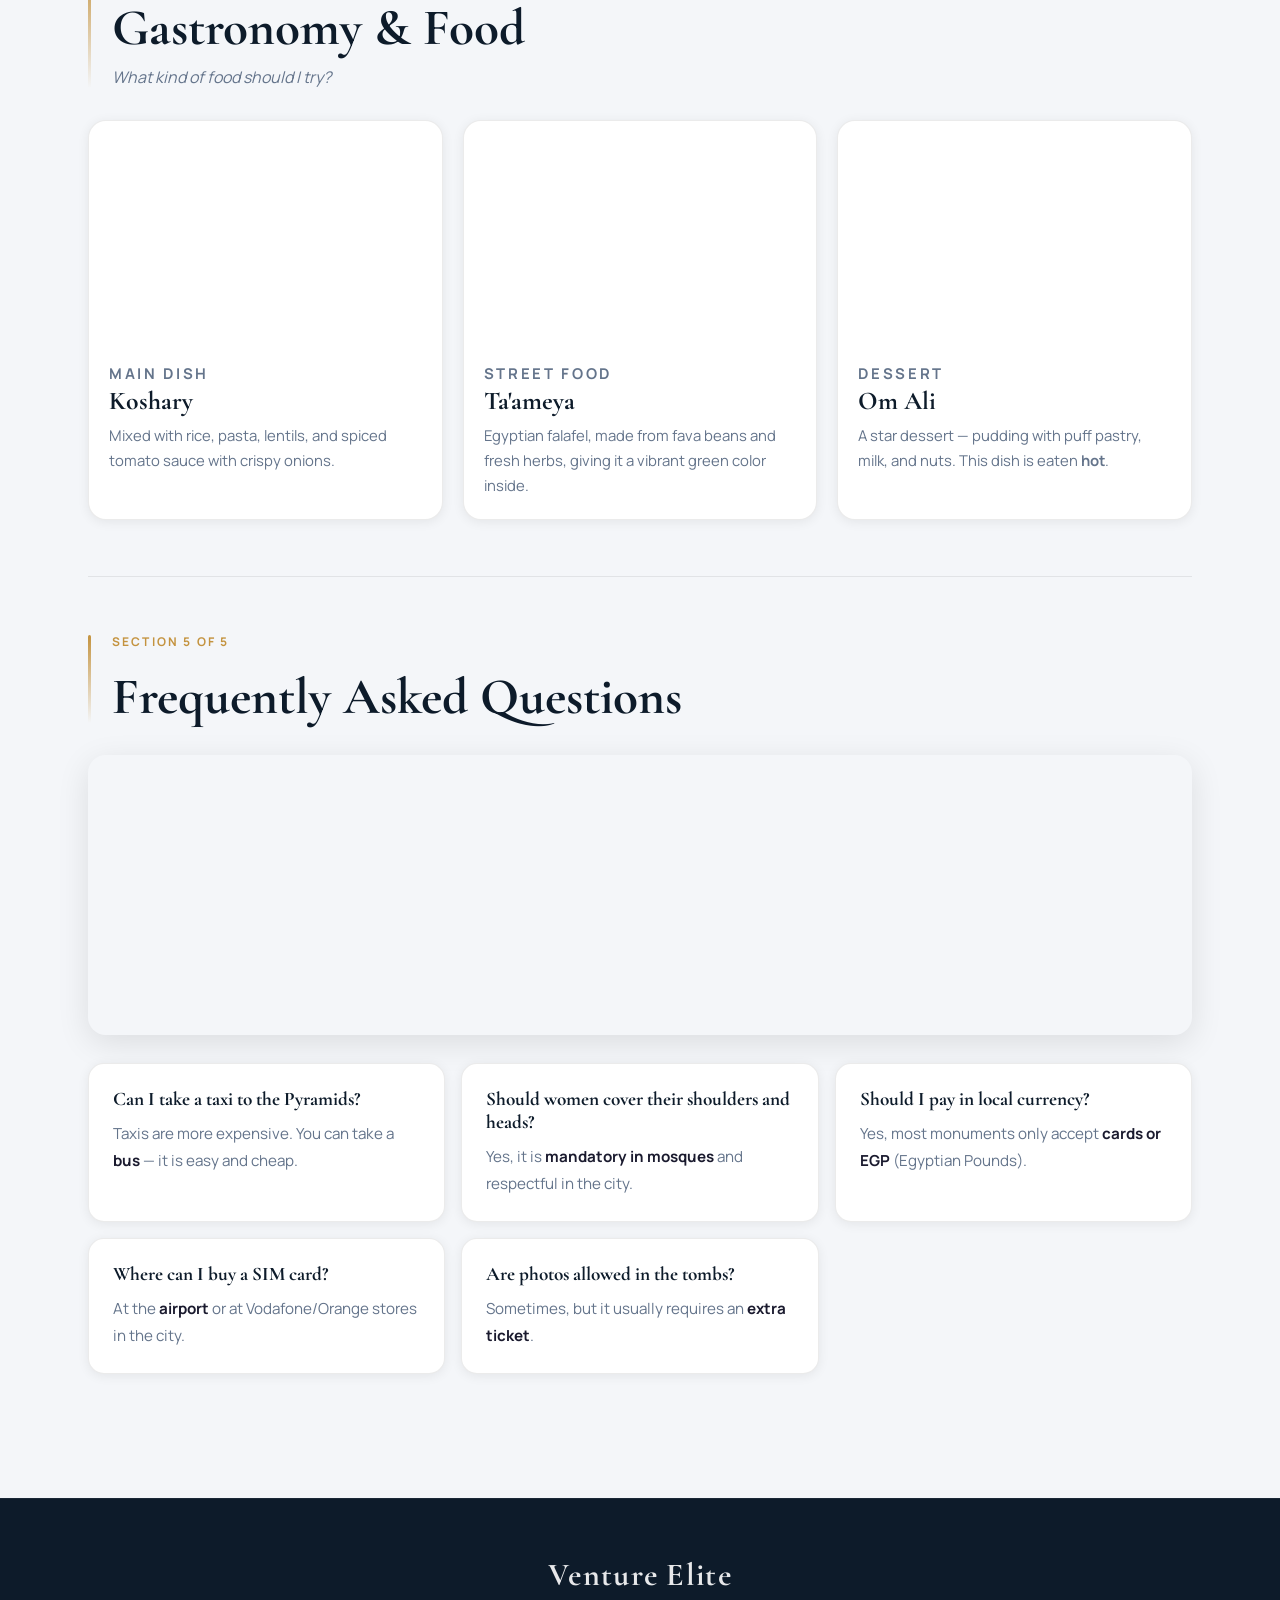
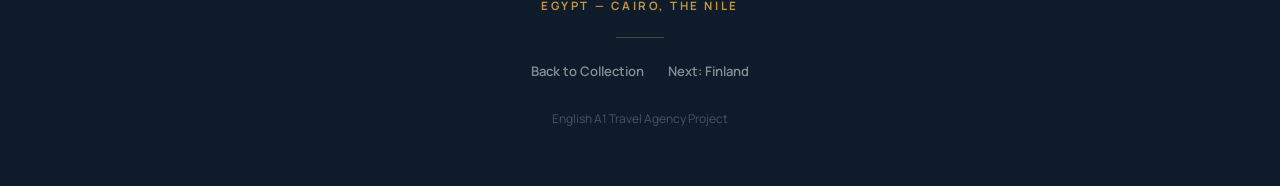
==== commit 0456249a: "Mejorar diseño visual con barra de progreso, animaciones y footer - Barra de progreso dorada en pági" ====
--- a/egypt.html
+++ b/egypt.html
@@ -10,6 +10,7 @@
   <link rel="stylesheet" href="styles.css">
 </head>
 <body id="top" class="destination-page full-bleed">
+  <div id="page-progress"></div>
 
   <div class="page-shell landing-shell">
     <header class="hero destination-hero egypt-hero reveal">
@@ -67,6 +68,11 @@
             </div>
           </div>
         </div>
+      </div>
+
+      <div class="scroll-hint" aria-hidden="true">
+        <span class="scroll-hint-text">Start presentation</span>
+        <div class="scroll-hint-arrow"></div>
       </div>
     </header>
 
@@ -223,6 +229,7 @@
 
   <!-- Presentation Navigation Bar -->
   <nav class="pres-nav" id="presNav">
+    <div class="pres-progress"><div class="pres-progress-fill"></div></div>
     <button class="pres-nav-btn" id="prevBtn">&#8592; Prev</button>
     <div class="pres-nav-info">
       <span id="sectionTitle">Introduction</span>
@@ -231,6 +238,17 @@
     <button class="pres-nav-btn" id="nextBtn">Next &#8594;</button>
   </nav>
 
+  <footer class="site-footer">
+    <p class="footer-brand">Venture Elite</p>
+    <p class="footer-tagline">Egypt — Cairo, The Nile</p>
+    <div class="footer-divider"></div>
+    <div class="footer-links">
+      <a href="index.html">Back to Collection</a>
+      <a href="finland.html">Next: Finland</a>
+    </div>
+    <p class="footer-note">English A1 Travel Agency Project</p>
+  </footer>
+
   <script src="script.js"></script>
 </body>
 </html>
--- a/styles.css
+++ b/styles.css
@@ -838,6 +838,207 @@
     transform: none;
   }
   .reveal { opacity: 1; }
+  .scroll-hint-arrow { animation: none; }
+  #page-progress { animation: none; }
+}
+
+/* ━━━━━━━━━━━━━━━━━━━━━━━━━━━━━━━━━━━━━━━━━━━━━━━━━━━
+   ENHANCEMENTS
+   ━━━━━━━━━━━━━━━━━━━━━━━━━━━━━━━━━━━━━━━━━━━━━━━━━━━ */
+
+/* ─── PAGE PROGRESS BAR ─── */
+#page-progress {
+  position: fixed;
+  top: 0;
+  left: 0;
+  height: 3px;
+  width: 0%;
+  background: linear-gradient(90deg, var(--gold) 0%, var(--gold-light) 50%, var(--gold) 100%);
+  background-size: 200% 100%;
+  z-index: 999;
+  pointer-events: none;
+  box-shadow: 0 0 14px rgba(196, 147, 63, 0.55);
+  animation: progressShimmer 2.5s linear infinite;
+}
+
+@keyframes progressShimmer {
+  0%   { background-position: 200% center; }
+  100% { background-position: 0% center; }
+}
+
+/* ─── SCROLL HINT ─── */
+.scroll-hint {
+  position: absolute;
+  bottom: 90px;
+  left: 50%;
+  transform: translateX(-50%);
+  display: flex;
+  flex-direction: column;
+  align-items: center;
+  gap: 10px;
+  z-index: 10;
+  opacity: 1;
+  transition: opacity 600ms ease;
+  pointer-events: none;
+  user-select: none;
+}
+
+.scroll-hint.hidden {
+  opacity: 0;
+}
+
+.scroll-hint-text {
+  font-size: 0.6rem;
+  letter-spacing: 0.28em;
+  text-transform: uppercase;
+  color: rgba(255, 255, 255, 0.5);
+  font-weight: 700;
+}
+
+.scroll-hint-arrow {
+  width: 18px;
+  height: 18px;
+  border-right: 1.5px solid rgba(255, 255, 255, 0.45);
+  border-bottom: 1.5px solid rgba(255, 255, 255, 0.45);
+  transform: rotate(45deg);
+  animation: arrowBounce 1.5s ease-in-out infinite;
+}
+
+@keyframes arrowBounce {
+  0%, 100% { transform: rotate(45deg) translateY(0px); opacity: 0.45; }
+  50%       { transform: rotate(45deg) translateY(6px); opacity: 1; }
+}
+
+/* ─── SECTION HEADING ACCENT LINE ─── */
+.section-heading {
+  position: relative;
+  padding-left: 24px;
+}
+
+.section-heading::before {
+  content: "";
+  position: absolute;
+  left: 0;
+  top: 2px;
+  bottom: 0;
+  width: 3px;
+  border-radius: 2px;
+  background: linear-gradient(to bottom, var(--gold), rgba(196, 147, 63, 0));
+}
+
+/* ─── CARD HOVER GOLD INSET ACCENT ─── */
+.reason-card:hover {
+  transform: translateY(-3px);
+  box-shadow: inset 3px 0 0 var(--gold), var(--shadow-md);
+}
+
+.practical-card {
+  transition: transform 200ms ease, box-shadow 200ms ease;
+}
+
+.practical-card:hover {
+  transform: translateY(-3px);
+  box-shadow: inset 3px 0 0 var(--gold), var(--shadow-md);
+}
+
+/* ─── FACT BOX HOVER ─── */
+.fact-box {
+  transition: transform 200ms ease, box-shadow 200ms ease, border-color 200ms ease;
+}
+
+.fact-box:hover {
+  transform: translateX(6px);
+  box-shadow: var(--shadow-md);
+  border-color: rgba(196, 147, 63, 0.35);
+}
+
+/* ─── NAV ACTIVE LINK ─── */
+.nav-links a.active {
+  background: rgba(196, 147, 63, 0.22);
+  color: #ffffff;
+  box-shadow: inset 0 0 0 1px rgba(196, 147, 63, 0.3);
+}
+
+/* ─── PRESENTATION NAV PROGRESS STRIP ─── */
+.pres-progress {
+  position: absolute;
+  bottom: 100%;
+  left: 0;
+  right: 0;
+  height: 3px;
+  background: rgba(255, 255, 255, 0.07);
+  overflow: hidden;
+}
+
+.pres-progress-fill {
+  height: 100%;
+  background: linear-gradient(90deg, var(--gold), var(--gold-light));
+  width: 0%;
+  transition: width 400ms cubic-bezier(0.4, 0, 0.2, 1);
+  box-shadow: 2px 0 10px rgba(196, 147, 63, 0.4);
+}
+
+/* ─── FOOTER ─── */
+.site-footer {
+  background: var(--navy);
+  padding: 56px 48px;
+  text-align: center;
+  border-top: 1px solid rgba(255, 255, 255, 0.06);
+}
+
+.footer-brand {
+  font-family: "Cormorant Garamond", serif;
+  font-size: 2rem;
+  font-weight: 700;
+  color: rgba(255, 255, 255, 0.9);
+  letter-spacing: 0.04em;
+  margin: 0 0 4px;
+}
+
+.footer-tagline {
+  font-size: 0.72rem;
+  letter-spacing: 0.22em;
+  text-transform: uppercase;
+  color: var(--gold);
+  font-weight: 700;
+  margin: 0 0 24px;
+}
+
+.footer-divider {
+  width: 48px;
+  height: 1px;
+  background: rgba(196, 147, 63, 0.35);
+  margin: 0 auto 24px;
+}
+
+.footer-links {
+  display: flex;
+  gap: 24px;
+  justify-content: center;
+  margin-bottom: 28px;
+  flex-wrap: wrap;
+}
+
+.footer-links a {
+  font-size: 0.82rem;
+  font-weight: 600;
+  color: rgba(255, 255, 255, 0.5);
+  transition: color 180ms ease;
+}
+
+.footer-links a:hover {
+  color: var(--gold-light);
+}
+
+.footer-note {
+  font-size: 0.75rem;
+  color: rgba(255, 255, 255, 0.25);
+  line-height: 1.8;
+  margin: 0;
+}
+
+@media (max-width: 680px) {
+  .site-footer { padding: 40px 20px; }
 }
 
 /* ─── RESPONSIVE 980px ─── */
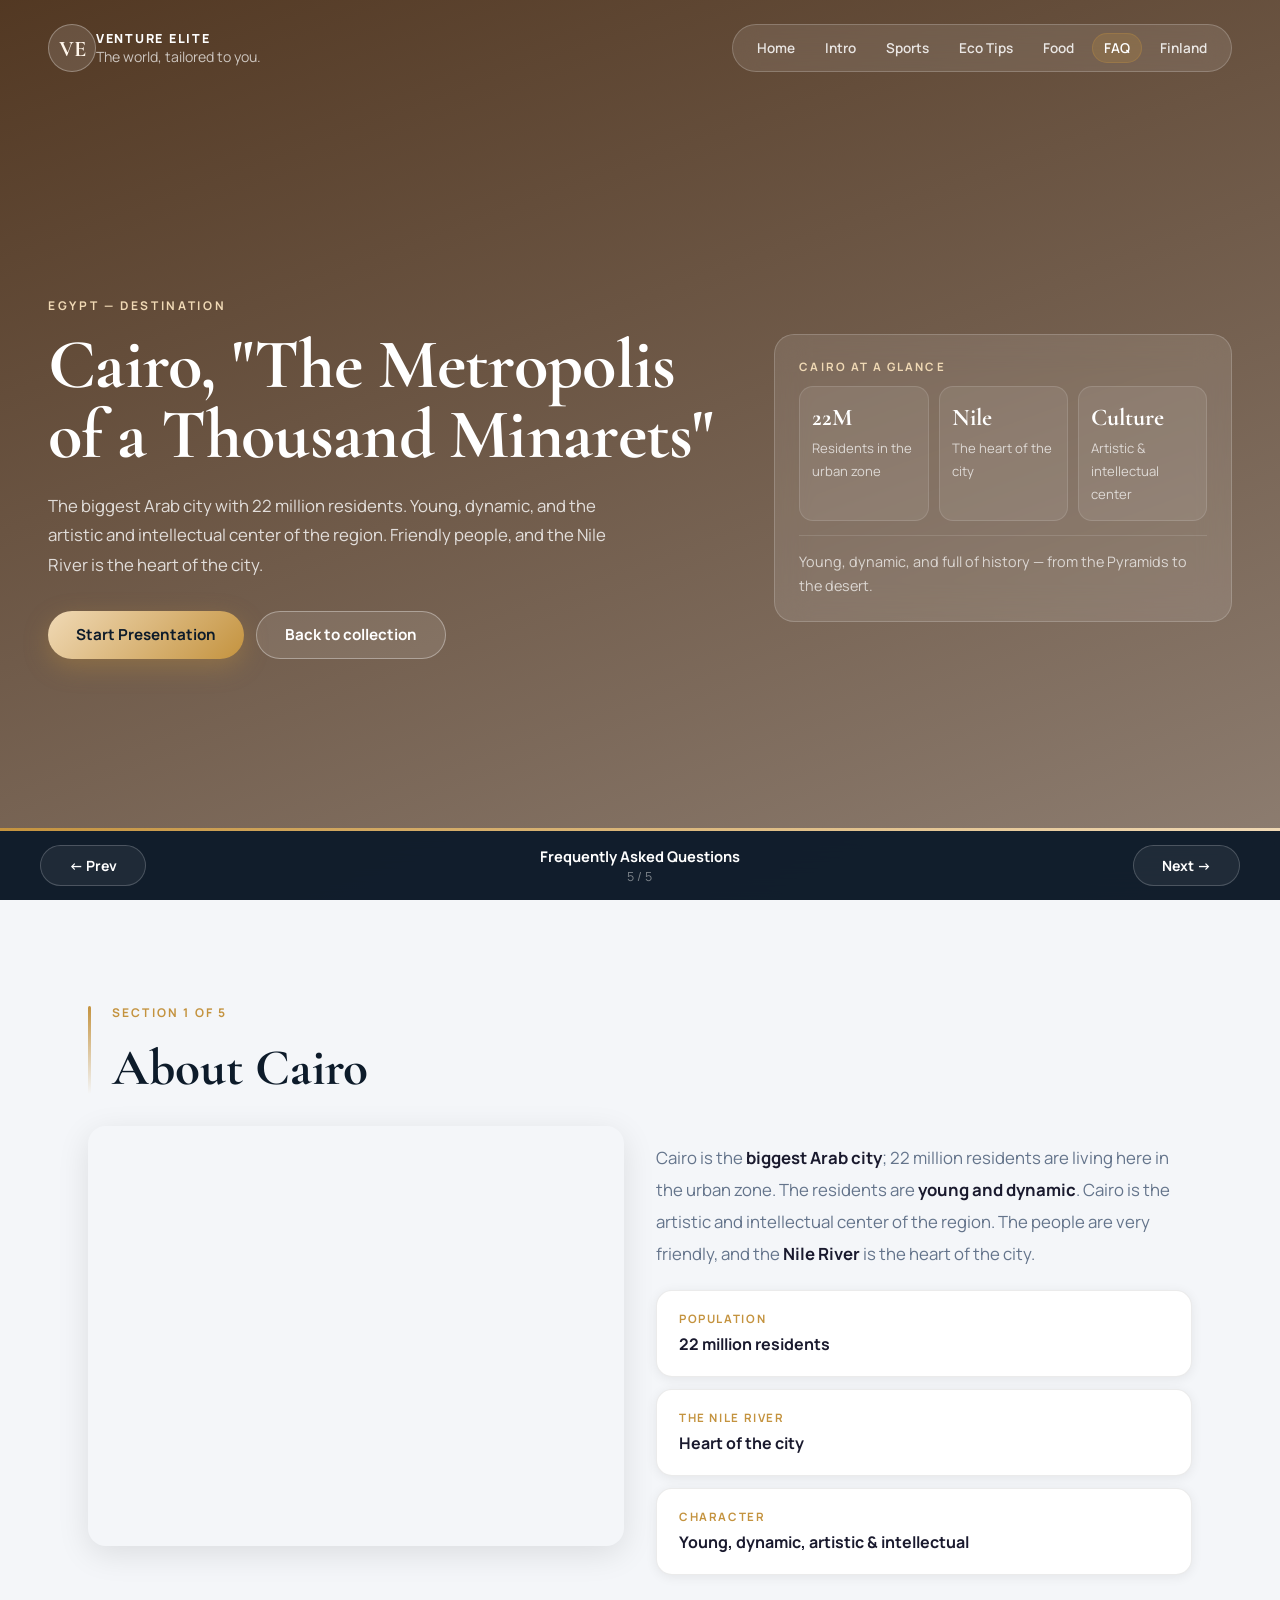
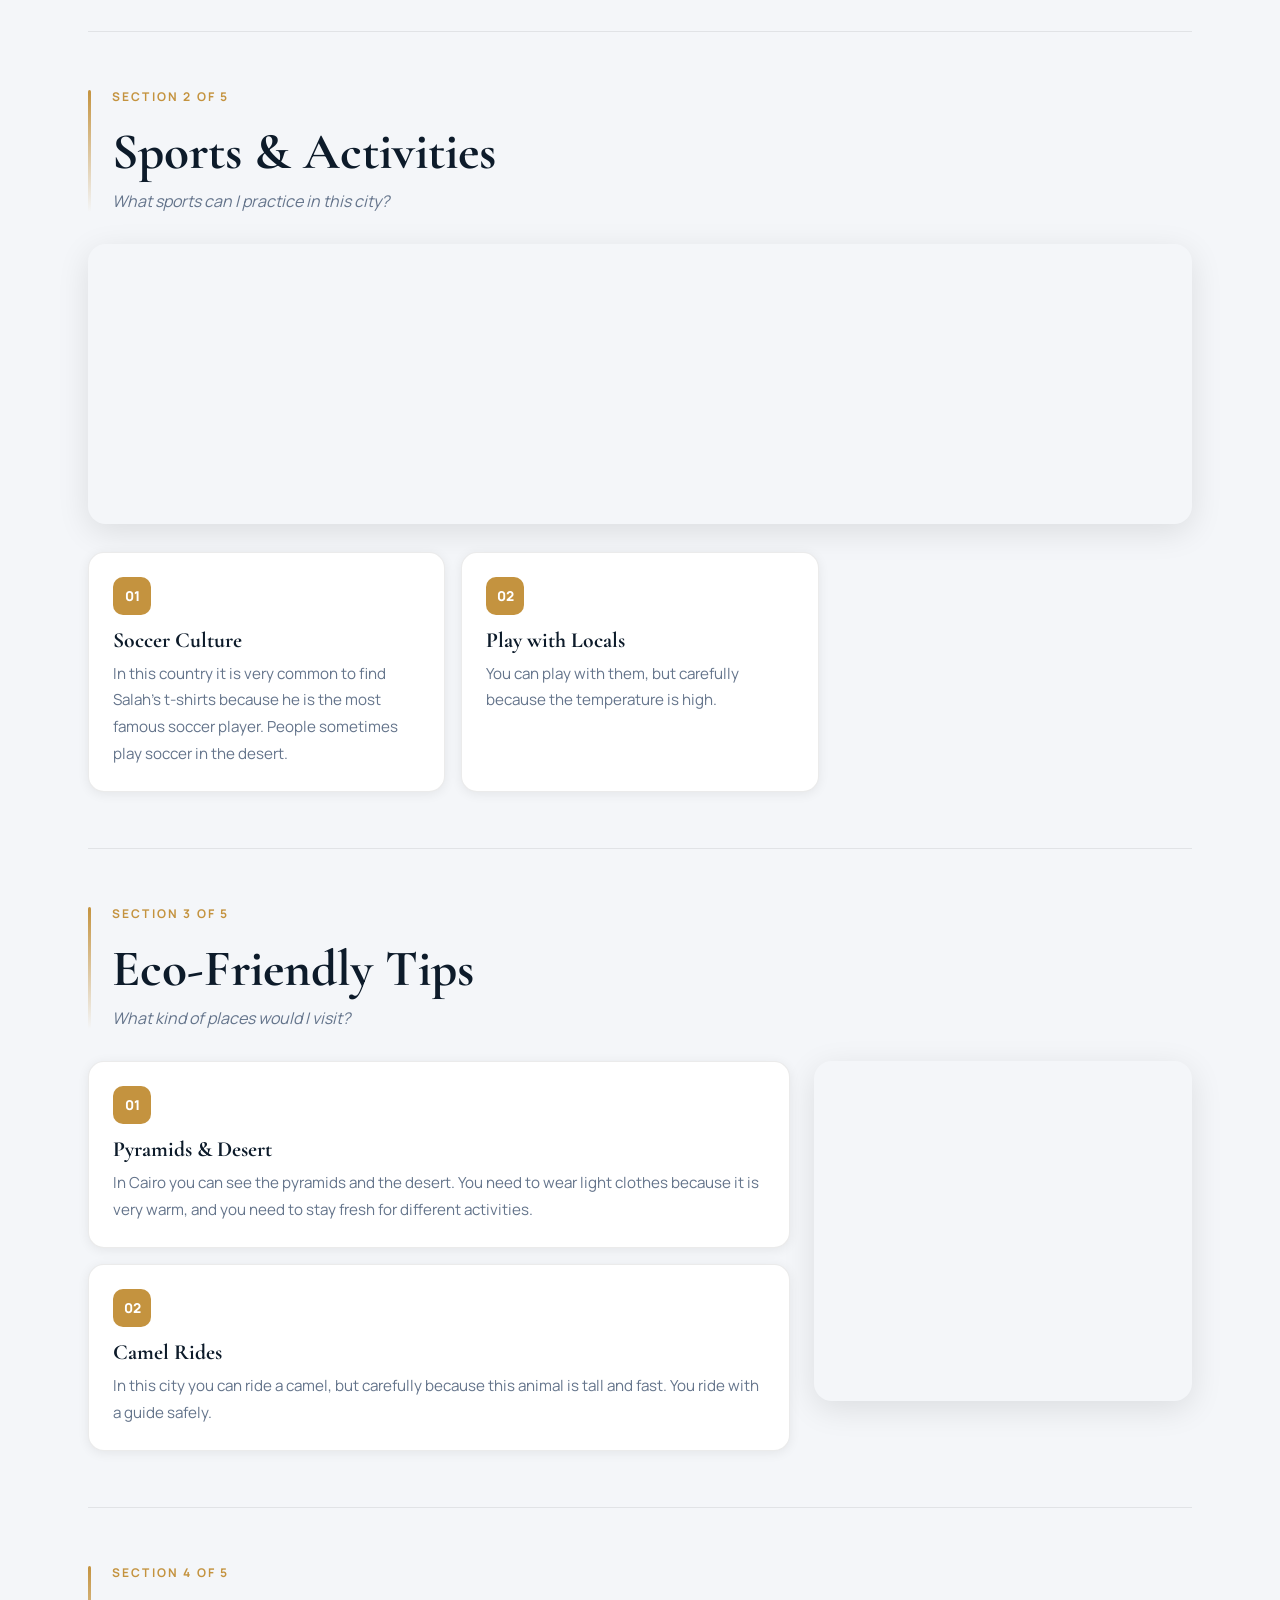
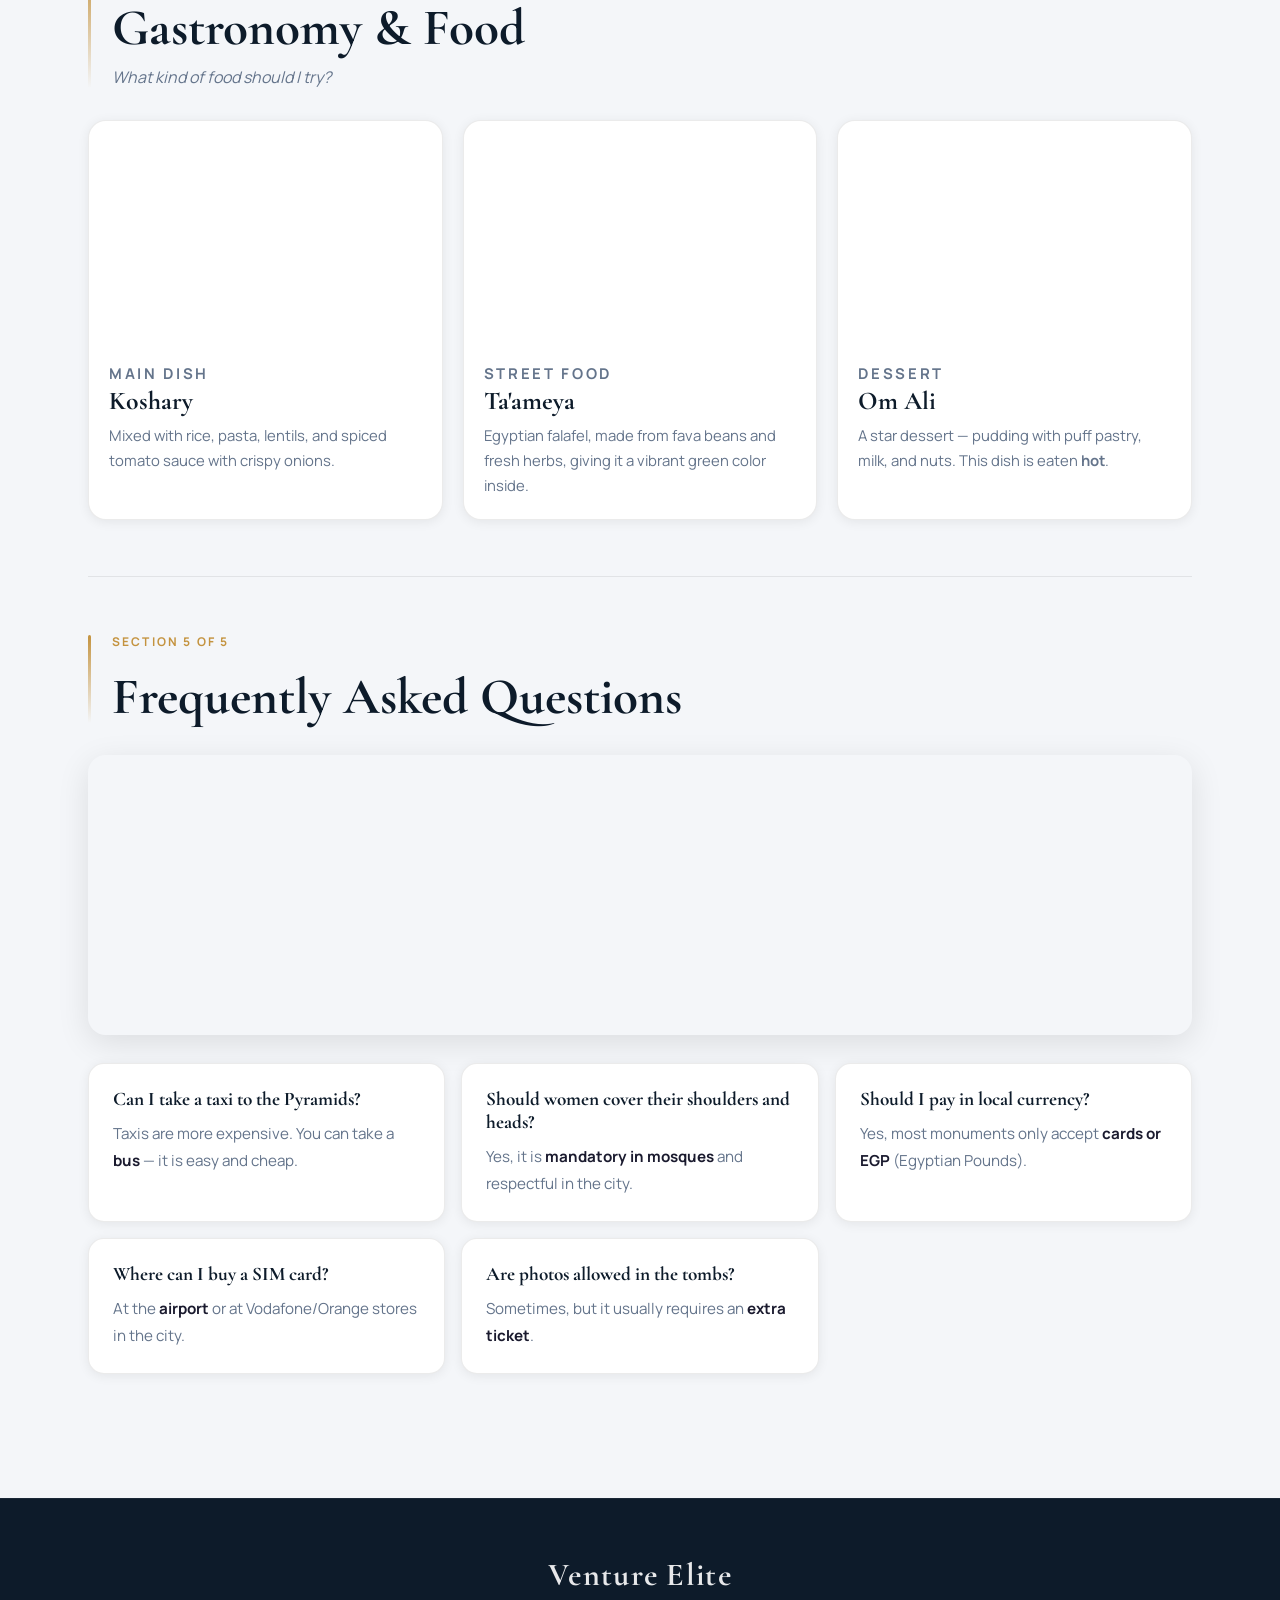
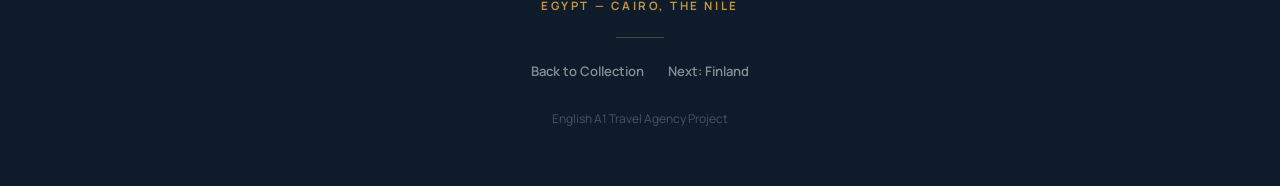
==== commit 1966f98c: "Update egypt.html" ====
--- a/egypt.html
+++ b/egypt.html
@@ -83,7 +83,7 @@
         <div class="pres-section reveal" id="introduction">
           <div class="section-heading">
             <p class="eyebrow dark">Section 1 of 5</p>
-            <h2>Introduction</h2>
+            <h2>About Cairo</h2>
           </div>
           <div class="intro-with-image">
             <div class="intro-img" style="background-image: url('https://images.unsplash.com/photo-1568322445389-f64ac2515020?auto=format&fit=crop&w=1200&q=80');"></div>
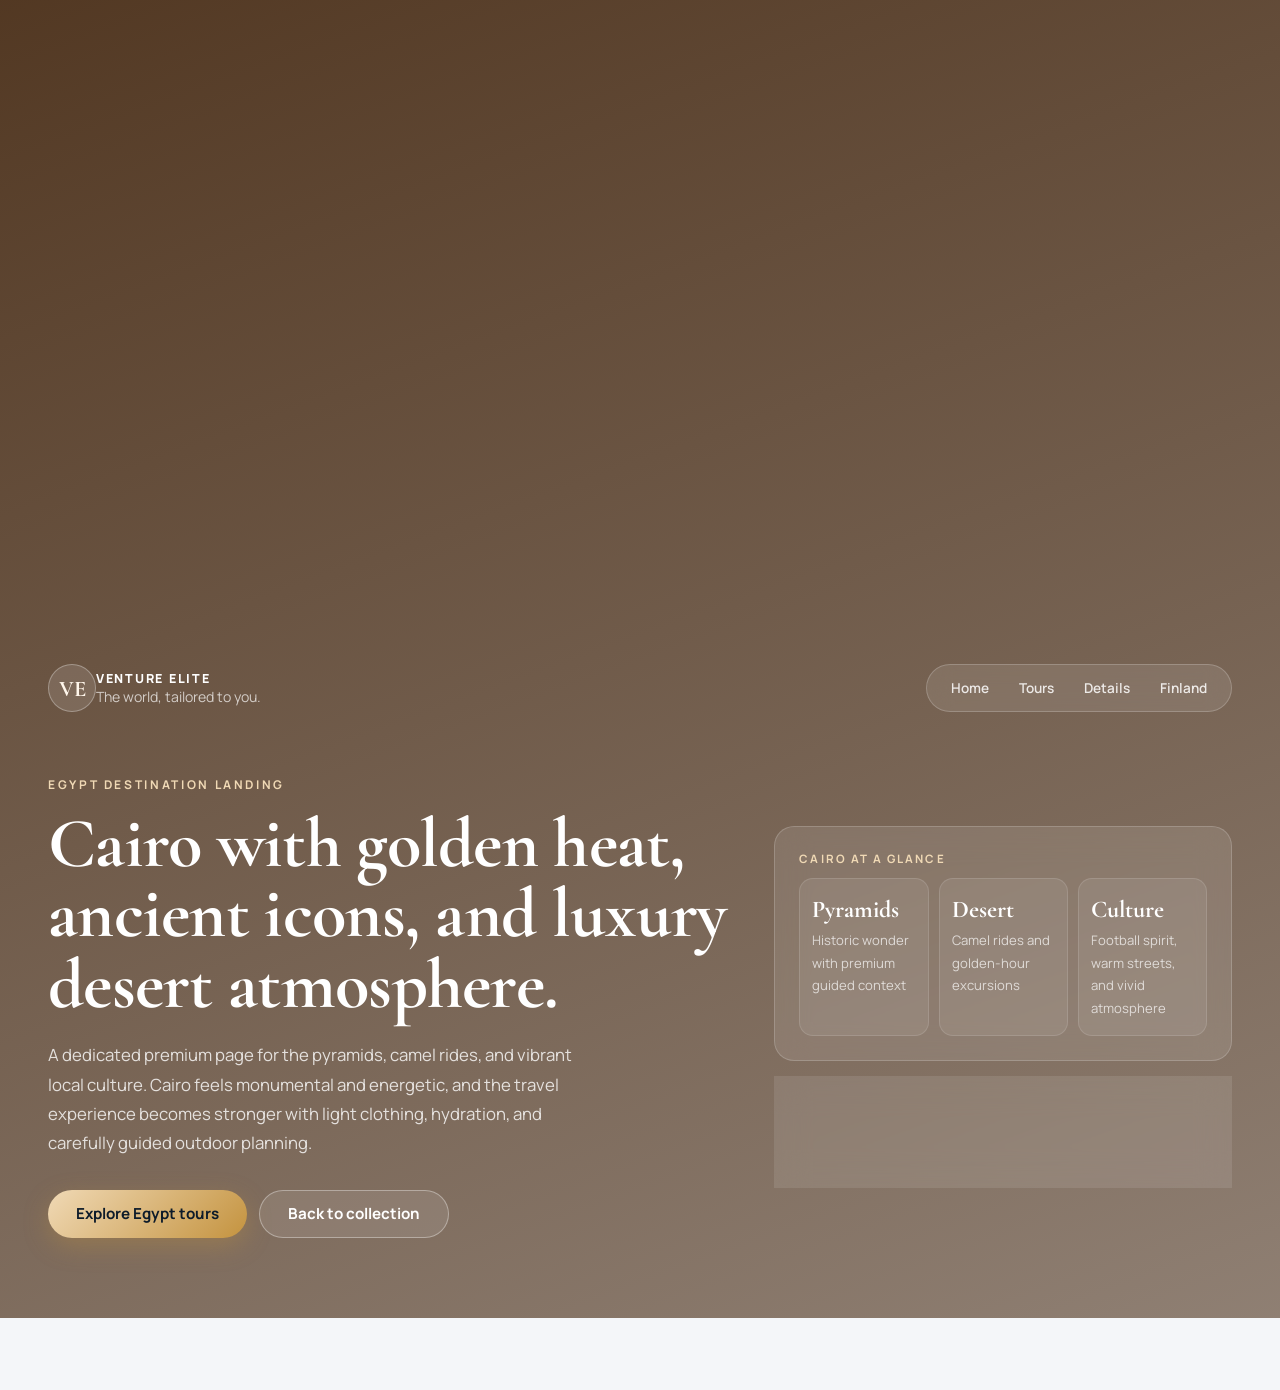
==== commit 14eecba6: "Update egypt.html" ====
--- a/egypt.html
+++ b/egypt.html
@@ -10,10 +10,15 @@
   <link rel="stylesheet" href="styles.css">
 </head>
 <body id="top" class="destination-page full-bleed">
-  <div id="page-progress"></div>
+  <div class="ambient ambient-one"></div>
+  <div class="ambient ambient-two"></div>
 
   <div class="page-shell landing-shell">
     <header class="hero destination-hero egypt-hero reveal">
+      <video class="hero-video" autoplay muted loop playsinline aria-hidden="true">
+        <source src="videos/egypt-hero.mp4" type="video/mp4">
+      </video>
+
       <nav class="topbar">
         <a class="brand-lockup" href="index.html">
           <div class="brand-mark">VE</div>
@@ -22,26 +27,27 @@
             <p class="brand-slogan">The world, tailored to you.</p>
           </div>
         </a>
+
         <div class="nav-links">
           <a href="index.html">Home</a>
-          <a href="#introduction">Intro</a>
-          <a href="#sports">Sports</a>
-          <a href="#eco">Eco Tips</a>
-          <a href="#food">Food</a>
-          <a href="#faq">FAQ</a>
+          <a href="#tours">Tours</a>
+          <a href="#details">Details</a>
           <a href="finland.html">Finland</a>
         </div>
       </nav>
 
       <div class="hero-grid">
         <div class="hero-copy">
-          <p class="eyebrow">Egypt — Destination</p>
-          <h1>Cairo, "The Metropolis of a Thousand Minarets"</h1>
+          <p class="eyebrow">Egypt Destination Landing</p>
+          <h1>Cairo with golden heat, ancient icons, and luxury desert atmosphere.</h1>
           <p class="hero-text">
-            The biggest Arab city with 22 million residents. Young, dynamic, and the artistic and intellectual center of the region. Friendly people, and the Nile River is the heart of the city.
+            A dedicated premium page for the pyramids, camel rides, and vibrant local culture.
+            Cairo feels monumental and energetic, and the travel experience becomes stronger with
+            light clothing, hydration, and carefully guided outdoor planning.
           </p>
+
           <div class="hero-actions">
-            <a class="hero-button primary" href="#introduction">Start Presentation</a>
+            <a class="hero-button primary" href="#tours">Explore Egypt tours</a>
             <a class="hero-button secondary" href="index.html">Back to collection</a>
           </div>
         </div>
@@ -51,204 +57,131 @@
             <p class="panel-label">Cairo at a glance</p>
             <div class="hero-stat-grid">
               <div class="hero-stat">
-                <strong>22M</strong>
-                <span>Residents in the urban zone</span>
+                <strong>Pyramids</strong>
+                <span>Historic wonder with premium guided context</span>
               </div>
               <div class="hero-stat">
-                <strong>Nile</strong>
-                <span>The heart of the city</span>
+                <strong>Desert</strong>
+                <span>Camel rides and golden-hour excursions</span>
               </div>
               <div class="hero-stat">
                 <strong>Culture</strong>
-                <span>Artistic &amp; intellectual center</span>
+                <span>Football spirit, warm streets, and vivid atmosphere</span>
               </div>
             </div>
-            <div class="hero-panel-note">
-              Young, dynamic, and full of history — from the Pyramids to the desert.
-            </div>
+          </div>
+
+          <div class="floating-review">
+            <p class="review-tag">Desert mood</p>
+            <p class="review-copy">Sunset camel trails, heritage landmarks, and luminous city energy.</p>
           </div>
         </div>
-      </div>
-
-      <div class="scroll-hint" aria-hidden="true">
-        <span class="scroll-hint-text">Start presentation</span>
-        <div class="scroll-hint-arrow"></div>
       </div>
     </header>
 
     <main>
       <section class="destination-landing egypt-landing">
+        <div class="landing-hero reveal">
+          <div class="landing-copy">
+            <p class="eyebrow dark">Egypt</p>
+            <h2>Cairo, framed in heritage, heat, and desert grandeur.</h2>
+            <p>
+              Cairo combines monumental history with vivid daily culture. It is a destination for
+              travelers who want to stand before the pyramids, cross desert landscapes, and enjoy
+              an atmosphere filled with color, movement, and world-famous stories.
+            </p>
+          </div>
 
-        <!-- SECTION 1: Introduction -->
-        <div class="pres-section reveal" id="introduction">
-          <div class="section-heading">
-            <p class="eyebrow dark">Section 1 of 5</p>
-            <h2>About Cairo</h2>
-          </div>
-          <div class="intro-with-image">
-            <div class="intro-img" style="background-image: url('https://images.unsplash.com/photo-1568322445389-f64ac2515020?auto=format&fit=crop&w=1200&q=80');"></div>
-            <div class="intro-right">
-              <p class="intro-lead">
-                Cairo is the <strong>biggest Arab city</strong>; 22 million residents are living here in the urban zone.
-                The residents are <strong>young and dynamic</strong>. Cairo is the artistic and intellectual center of the region.
-                The people are very friendly, and the <strong>Nile River</strong> is the heart of the city.
-              </p>
-              <div class="landing-facts">
-                <div class="fact-box">
-                  <span>Population</span>
-                  <strong>22 million residents</strong>
-                </div>
-                <div class="fact-box">
-                  <span>The Nile River</span>
-                  <strong>Heart of the city</strong>
-                </div>
-                <div class="fact-box">
-                  <span>Character</span>
-                  <strong>Young, dynamic, artistic &amp; intellectual</strong>
-                </div>
-              </div>
+          <div class="landing-facts">
+            <div class="fact-box">
+              <span>Signature mood</span>
+              <strong>Golden light and ancient icons</strong>
+            </div>
+            <div class="fact-box">
+              <span>Best with</span>
+              <strong>Light clothing, hydration, and local guides</strong>
             </div>
           </div>
         </div>
 
-        <!-- SECTION 2: Sports & Activities -->
-        <div class="pres-section reveal" id="sports">
-          <div class="section-heading">
-            <p class="eyebrow dark">Section 2 of 5</p>
-            <h2>Sports &amp; Activities</h2>
-            <p class="section-question">What sports can I practice in this city?</p>
-          </div>
-          <div class="section-banner" style="background-image: url('https://images.unsplash.com/photo-1503177119275-0aa32b3a9368?auto=format&fit=crop&w=1400&q=80');"></div>
-          <div class="reason-grid">
-            <article class="reason-card reveal">
-              <span>01</span>
-              <h4>Soccer Culture</h4>
-              <p>In this country it is very common to find Salah's t-shirts because he is the most famous soccer player. People sometimes play soccer in the desert.</p>
-            </article>
-            <article class="reason-card reveal delay-1">
-              <span>02</span>
-              <h4>Play with Locals</h4>
-              <p>You can play with them, but carefully because the temperature is high.</p>
-            </article>
-          </div>
+        <div class="story-grid">
+          <article class="story-card reveal">
+            <p class="card-label">Destination Story</p>
+            <h3>Historic landmarks with warm-weather planning</h3>
+            <p>
+              In Cairo you can see the pyramids and explore the desert. Because the weather is
+              very warm, travelers should wear light clothes and stay fresh for outdoor
+              activities. Camel rides are unforgettable, but they should always be done carefully
+              and with a guide because the animal is tall, strong, and fast.
+            </p>
+          </article>
+
+          <article class="story-card reveal delay-1">
+            <p class="card-label">Culture Notes</p>
+            <h3>Football energy and local personality</h3>
+            <p>
+              Mohamed Salah shirts are easy to find because he is one of the most famous football
+              players connected with Egypt. Visitors may also see casual football games in desert
+              areas. Joining can be fun, but it is important to be careful because the temperature
+              can become intense.
+            </p>
+          </article>
         </div>
 
-        <!-- SECTION 3: Eco-Friendly Tips -->
-        <div class="pres-section reveal" id="eco">
-          <div class="section-heading">
-            <p class="eyebrow dark">Section 3 of 5</p>
-            <h2>Eco-Friendly Tips</h2>
-            <p class="section-question">What kind of places would I visit?</p>
+        <div class="tour-showcase" id="tours">
+          <div class="section-heading reveal">
+            <p class="eyebrow dark">Signature Tours</p>
+            <h3>Premium desert and heritage experiences</h3>
           </div>
-          <div class="eco-layout">
-            <div class="reason-grid eco-cards">
-              <article class="reason-card reveal">
-                <span>01</span>
-                <h4>Pyramids &amp; Desert</h4>
-                <p>In Cairo you can see the pyramids and the desert. You need to wear light clothes because it is very warm, and you need to stay fresh for different activities.</p>
-              </article>
-              <article class="reason-card reveal delay-1">
-                <span>02</span>
-                <h4>Camel Rides</h4>
-                <p>In this city you can ride a camel, but carefully because this animal is tall and fast. You ride with a guide safely.</p>
-              </article>
-            </div>
-            <div class="eco-img" style="background-image: url('https://images.unsplash.com/photo-1572252009286-268acec5ca0a?auto=format&fit=crop&w=900&q=80');"></div>
-          </div>
-        </div>
 
-        <!-- SECTION 4: Gastronomy & Food -->
-        <div class="pres-section reveal" id="food">
-          <div class="section-heading">
-            <p class="eyebrow dark">Section 4 of 5</p>
-            <h2>Gastronomy &amp; Food</h2>
-            <p class="section-question">What kind of food should I try?</p>
-          </div>
           <div class="tour-grid">
             <article class="tour-card reveal">
-              <div class="tour-image" style="background-image: url('https://images.pexels.com/photos/1640777/pexels-photo-1640777.jpeg?auto=compress&cs=tinysrgb&w=1400');"></div>
+              <div class="tour-image" style="background-image: url('https://images.unsplash.com/photo-1568322445389-f64ac2515020?auto=format&fit=crop&w=1400&q=80');"></div>
               <div class="tour-body">
-                <p class="tour-type">Main Dish</p>
-                <h4>Koshary</h4>
-                <p>Mixed with rice, pasta, lentils, and spiced tomato sauce with crispy onions.</p>
+                <p class="tour-type">Iconic Tour</p>
+                <h4>Pyramids of Giza Private Day</h4>
+                <p>Refined access to one of the world's most legendary settings with expert context.</p>
               </div>
             </article>
+
             <article class="tour-card reveal delay-1">
               <div class="tour-image" style="background-image: url('https://images.unsplash.com/photo-1572252009286-268acec5ca0a?auto=format&fit=crop&w=1400&q=80');"></div>
               <div class="tour-body">
-                <p class="tour-type">Street Food</p>
-                <h4>Ta'ameya</h4>
-                <p>Egyptian falafel, made from fava beans and fresh herbs, giving it a vibrant green color inside.</p>
+                <p class="tour-type">Desert Tour</p>
+                <h4>Camel Ride at Sunset</h4>
+                <p>Golden-hour adventure with a guide, carefully paced for comfort and safety.</p>
               </div>
             </article>
+
             <article class="tour-card reveal delay-2">
-              <div class="tour-image" style="background-image: url('https://images.pexels.com/photos/291528/pexels-photo-291528.jpeg?auto=compress&cs=tinysrgb&w=1400');"></div>
+              <div class="tour-image" style="background-image: url('https://images.unsplash.com/photo-1591604129939-f1efa4d9f7fa?auto=format&fit=crop&w=1400&q=80');"></div>
               <div class="tour-body">
-                <p class="tour-type">Dessert</p>
-                <h4>Om Ali</h4>
-                <p>A star dessert — pudding with puff pastry, milk, and nuts. This dish is eaten <strong>hot</strong>.</p>
+                <p class="tour-type">Culture Tour</p>
+                <h4>Cairo Streets and Heritage Mood</h4>
+                <p>Fashion, football spirit, and lively local color in the heart of the city.</p>
               </div>
             </article>
           </div>
         </div>
 
-        <!-- SECTION 5: FAQ -->
-        <div class="pres-section reveal" id="faq">
-          <div class="section-heading">
-            <p class="eyebrow dark">Section 5 of 5</p>
-            <h2>Frequently Asked Questions</h2>
+        <div class="detail-band reveal" id="details">
+          <div class="detail-block">
+            <span>Wear</span>
+            <strong>Breathable outfits, sunglasses, and sun protection</strong>
           </div>
-          <div class="section-banner" style="background-image: url('https://images.unsplash.com/photo-1591604129939-f1efa4d9f7fa?auto=format&fit=crop&w=1400&q=80');"></div>
-          <div class="practical-grid">
-            <article class="practical-card reveal">
-              <h4>Can I take a taxi to the Pyramids?</h4>
-              <p>Taxis are more expensive. You can take a <strong>bus</strong> — it is easy and cheap.</p>
-            </article>
-            <article class="practical-card reveal delay-1">
-              <h4>Should women cover their shoulders and heads?</h4>
-              <p>Yes, it is <strong>mandatory in mosques</strong> and respectful in the city.</p>
-            </article>
-            <article class="practical-card reveal delay-2">
-              <h4>Should I pay in local currency?</h4>
-              <p>Yes, most monuments only accept <strong>cards or EGP</strong> (Egyptian Pounds).</p>
-            </article>
-            <article class="practical-card reveal">
-              <h4>Where can I buy a SIM card?</h4>
-              <p>At the <strong>airport</strong> or at Vodafone/Orange stores in the city.</p>
-            </article>
-            <article class="practical-card reveal delay-1">
-              <h4>Are photos allowed in the tombs?</h4>
-              <p>Sometimes, but it usually requires an <strong>extra ticket</strong>.</p>
-            </article>
+          <div class="detail-block">
+            <span>Move with care</span>
+            <strong>High temperatures require water, shade, and steady pacing</strong>
+          </div>
+          <div class="detail-block">
+            <span>Ideal booking</span>
+            <strong>Guided pyramid tours, camel rides, and city culture outings</strong>
           </div>
         </div>
-
       </section>
     </main>
   </div>
 
-  <!-- Presentation Navigation Bar -->
-  <nav class="pres-nav" id="presNav">
-    <div class="pres-progress"><div class="pres-progress-fill"></div></div>
-    <button class="pres-nav-btn" id="prevBtn">&#8592; Prev</button>
-    <div class="pres-nav-info">
-      <span id="sectionTitle">Introduction</span>
-      <span class="pres-counter" id="sectionCounter">1 / 5</span>
-    </div>
-    <button class="pres-nav-btn" id="nextBtn">Next &#8594;</button>
-  </nav>
-
-  <footer class="site-footer">
-    <p class="footer-brand">Venture Elite</p>
-    <p class="footer-tagline">Egypt — Cairo, The Nile</p>
-    <div class="footer-divider"></div>
-    <div class="footer-links">
-      <a href="index.html">Back to Collection</a>
-      <a href="finland.html">Next: Finland</a>
-    </div>
-    <p class="footer-note">English A1 Travel Agency Project</p>
-  </footer>
-
   <script src="script.js"></script>
 </body>
 </html>
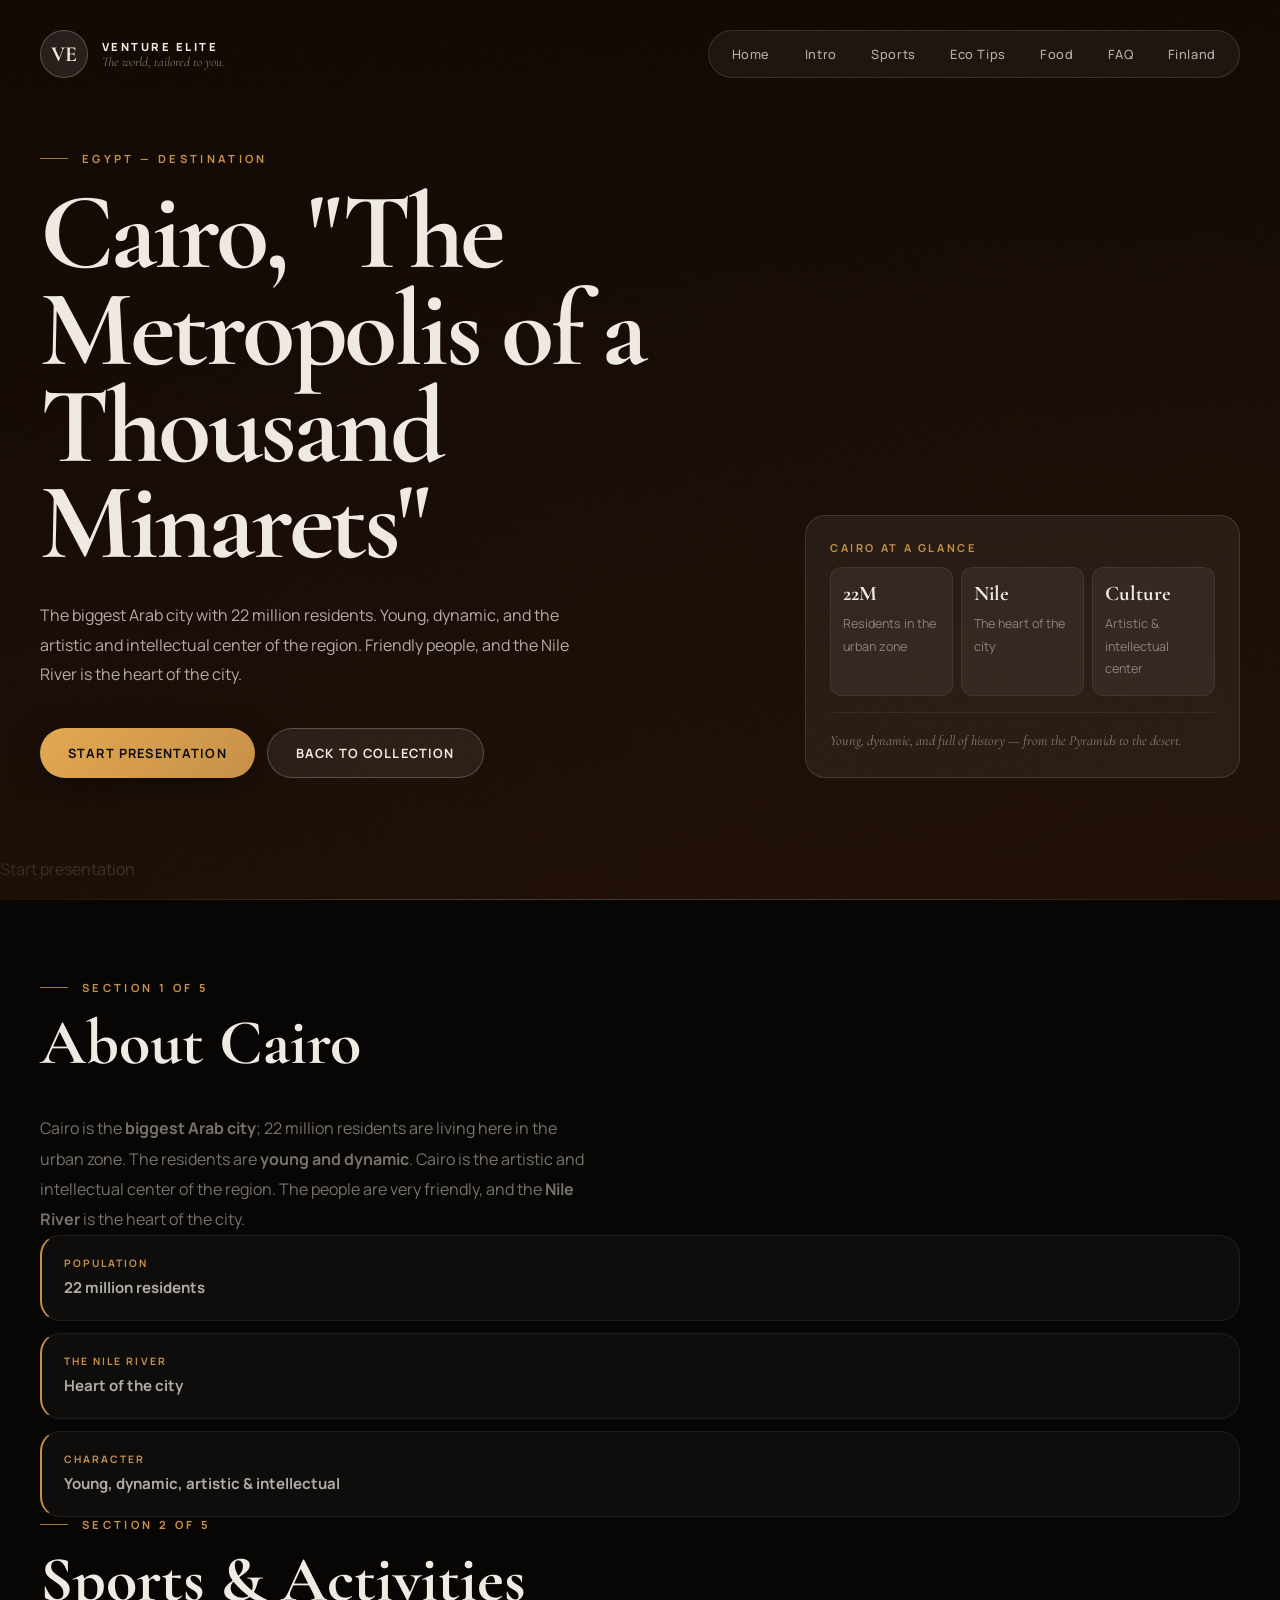
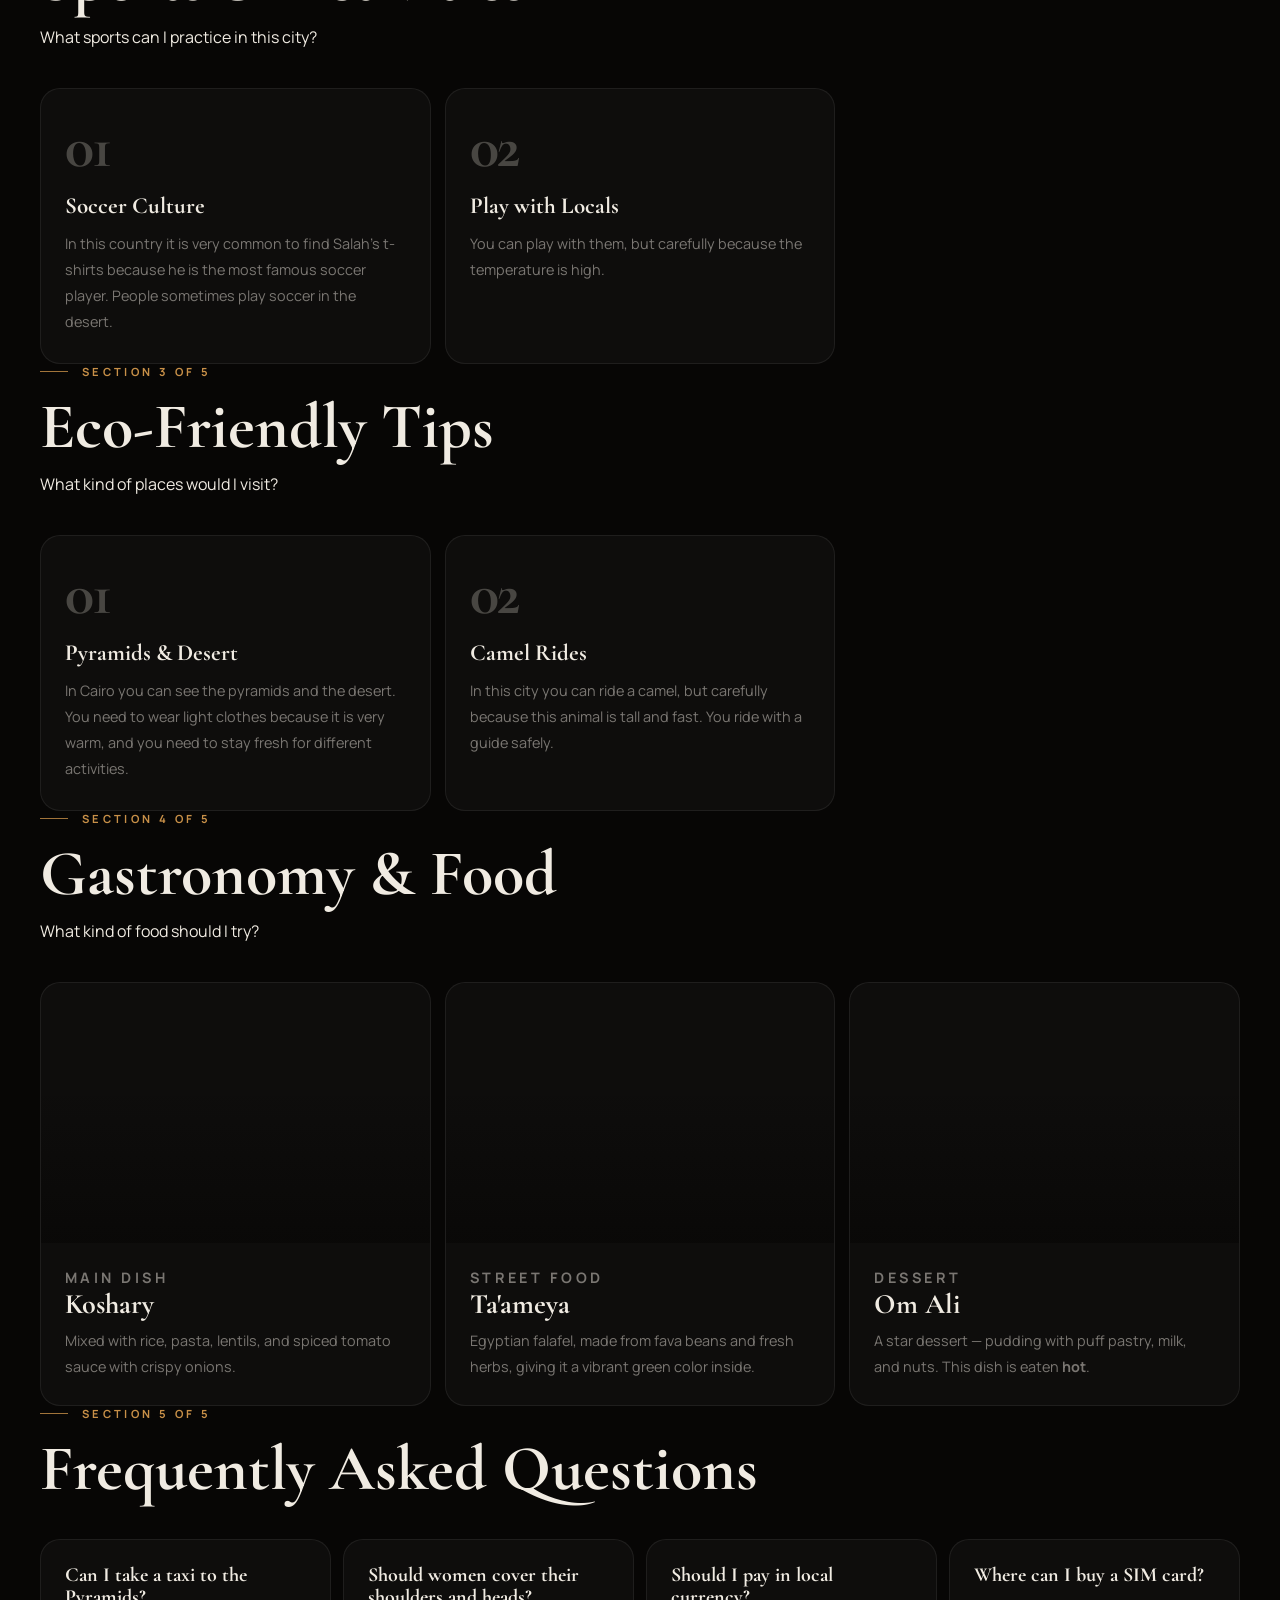
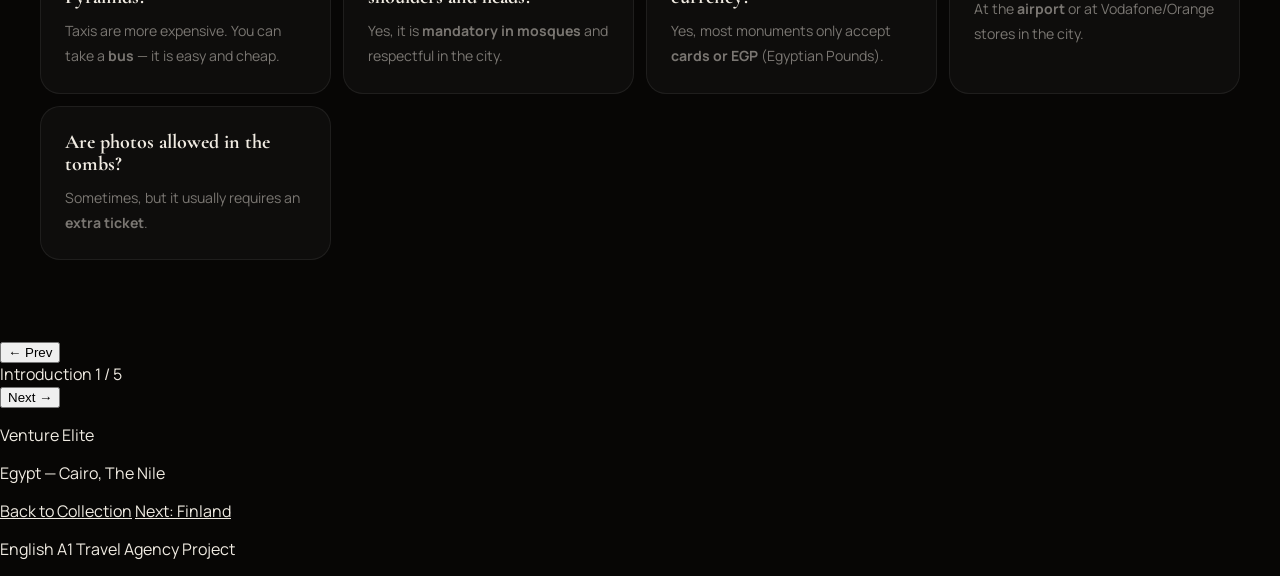
==== commit e5d6d2e5: "Update egypt.html" ====
--- a/egypt.html
+++ b/egypt.html
@@ -10,15 +10,10 @@
   <link rel="stylesheet" href="styles.css">
 </head>
 <body id="top" class="destination-page full-bleed">
-  <div class="ambient ambient-one"></div>
-  <div class="ambient ambient-two"></div>
+  <div id="page-progress"></div>
 
   <div class="page-shell landing-shell">
     <header class="hero destination-hero egypt-hero reveal">
-      <video class="hero-video" autoplay muted loop playsinline aria-hidden="true">
-        <source src="videos/egypt-hero.mp4" type="video/mp4">
-      </video>
-
       <nav class="topbar">
         <a class="brand-lockup" href="index.html">
           <div class="brand-mark">VE</div>
@@ -27,27 +22,26 @@
             <p class="brand-slogan">The world, tailored to you.</p>
           </div>
         </a>
-
         <div class="nav-links">
           <a href="index.html">Home</a>
-          <a href="#tours">Tours</a>
-          <a href="#details">Details</a>
+          <a href="#introduction">Intro</a>
+          <a href="#sports">Sports</a>
+          <a href="#eco">Eco Tips</a>
+          <a href="#food">Food</a>
+          <a href="#faq">FAQ</a>
           <a href="finland.html">Finland</a>
         </div>
       </nav>
 
       <div class="hero-grid">
         <div class="hero-copy">
-          <p class="eyebrow">Egypt Destination Landing</p>
-          <h1>Cairo with golden heat, ancient icons, and luxury desert atmosphere.</h1>
+          <p class="eyebrow">Egypt — Destination</p>
+          <h1>Cairo, "The Metropolis of a Thousand Minarets"</h1>
           <p class="hero-text">
-            A dedicated premium page for the pyramids, camel rides, and vibrant local culture.
-            Cairo feels monumental and energetic, and the travel experience becomes stronger with
-            light clothing, hydration, and carefully guided outdoor planning.
+            The biggest Arab city with 22 million residents. Young, dynamic, and the artistic and intellectual center of the region. Friendly people, and the Nile River is the heart of the city.
           </p>
-
           <div class="hero-actions">
-            <a class="hero-button primary" href="#tours">Explore Egypt tours</a>
+            <a class="hero-button primary" href="#introduction">Start Presentation</a>
             <a class="hero-button secondary" href="index.html">Back to collection</a>
           </div>
         </div>
@@ -57,131 +51,204 @@
             <p class="panel-label">Cairo at a glance</p>
             <div class="hero-stat-grid">
               <div class="hero-stat">
-                <strong>Pyramids</strong>
-                <span>Historic wonder with premium guided context</span>
+                <strong>22M</strong>
+                <span>Residents in the urban zone</span>
               </div>
               <div class="hero-stat">
-                <strong>Desert</strong>
-                <span>Camel rides and golden-hour excursions</span>
+                <strong>Nile</strong>
+                <span>The heart of the city</span>
               </div>
               <div class="hero-stat">
                 <strong>Culture</strong>
-                <span>Football spirit, warm streets, and vivid atmosphere</span>
-              </div>
-            </div>
-          </div>
-
-          <div class="floating-review">
-            <p class="review-tag">Desert mood</p>
-            <p class="review-copy">Sunset camel trails, heritage landmarks, and luminous city energy.</p>
-          </div>
-        </div>
+                <span>Artistic &amp; intellectual center</span>
+              </div>
+            </div>
+            <div class="hero-panel-note">
+              Young, dynamic, and full of history — from the Pyramids to the desert.
+            </div>
+          </div>
+        </div>
+      </div>
+
+      <div class="scroll-hint" aria-hidden="true">
+        <span class="scroll-hint-text">Start presentation</span>
+        <div class="scroll-hint-arrow"></div>
       </div>
     </header>
 
     <main>
       <section class="destination-landing egypt-landing">
-        <div class="landing-hero reveal">
-          <div class="landing-copy">
-            <p class="eyebrow dark">Egypt</p>
-            <h2>Cairo, framed in heritage, heat, and desert grandeur.</h2>
-            <p>
-              Cairo combines monumental history with vivid daily culture. It is a destination for
-              travelers who want to stand before the pyramids, cross desert landscapes, and enjoy
-              an atmosphere filled with color, movement, and world-famous stories.
-            </p>
-          </div>
-
-          <div class="landing-facts">
-            <div class="fact-box">
-              <span>Signature mood</span>
-              <strong>Golden light and ancient icons</strong>
-            </div>
-            <div class="fact-box">
-              <span>Best with</span>
-              <strong>Light clothing, hydration, and local guides</strong>
-            </div>
-          </div>
-        </div>
-
-        <div class="story-grid">
-          <article class="story-card reveal">
-            <p class="card-label">Destination Story</p>
-            <h3>Historic landmarks with warm-weather planning</h3>
-            <p>
-              In Cairo you can see the pyramids and explore the desert. Because the weather is
-              very warm, travelers should wear light clothes and stay fresh for outdoor
-              activities. Camel rides are unforgettable, but they should always be done carefully
-              and with a guide because the animal is tall, strong, and fast.
-            </p>
-          </article>
-
-          <article class="story-card reveal delay-1">
-            <p class="card-label">Culture Notes</p>
-            <h3>Football energy and local personality</h3>
-            <p>
-              Mohamed Salah shirts are easy to find because he is one of the most famous football
-              players connected with Egypt. Visitors may also see casual football games in desert
-              areas. Joining can be fun, but it is important to be careful because the temperature
-              can become intense.
-            </p>
-          </article>
-        </div>
-
-        <div class="tour-showcase" id="tours">
-          <div class="section-heading reveal">
-            <p class="eyebrow dark">Signature Tours</p>
-            <h3>Premium desert and heritage experiences</h3>
-          </div>
-
+
+        <!-- SECTION 1: Introduction -->
+        <div class="pres-section reveal" id="introduction">
+          <div class="section-heading">
+            <p class="eyebrow dark">Section 1 of 5</p>
+            <h2>About Cairo</h2>
+          </div>
+          <div class="intro-with-image">
+            <div class="intro-img" style="background-image: url('https://images.unsplash.com/photo-1568322445389-f64ac2515020?auto=format&fit=crop&w=1200&q=80');"></div>
+            <div class="intro-right">
+              <p class="intro-lead">
+                Cairo is the <strong>biggest Arab city</strong>; 22 million residents are living here in the urban zone.
+                The residents are <strong>young and dynamic</strong>. Cairo is the artistic and intellectual center of the region.
+                The people are very friendly, and the <strong>Nile River</strong> is the heart of the city.
+              </p>
+              <div class="landing-facts">
+                <div class="fact-box">
+                  <span>Population</span>
+                  <strong>22 million residents</strong>
+                </div>
+                <div class="fact-box">
+                  <span>The Nile River</span>
+                  <strong>Heart of the city</strong>
+                </div>
+                <div class="fact-box">
+                  <span>Character</span>
+                  <strong>Young, dynamic, artistic &amp; intellectual</strong>
+                </div>
+              </div>
+            </div>
+          </div>
+        </div>
+
+        <!-- SECTION 2: Sports & Activities -->
+        <div class="pres-section reveal" id="sports">
+          <div class="section-heading">
+            <p class="eyebrow dark">Section 2 of 5</p>
+            <h2>Sports &amp; Activities</h2>
+            <p class="section-question">What sports can I practice in this city?</p>
+          </div>
+          <div class="section-banner" style="background-image: url('https://images.unsplash.com/photo-1503177119275-0aa32b3a9368?auto=format&fit=crop&w=1400&q=80');"></div>
+          <div class="reason-grid">
+            <article class="reason-card reveal">
+              <span>01</span>
+              <h4>Soccer Culture</h4>
+              <p>In this country it is very common to find Salah's t-shirts because he is the most famous soccer player. People sometimes play soccer in the desert.</p>
+            </article>
+            <article class="reason-card reveal delay-1">
+              <span>02</span>
+              <h4>Play with Locals</h4>
+              <p>You can play with them, but carefully because the temperature is high.</p>
+            </article>
+          </div>
+        </div>
+
+        <!-- SECTION 3: Eco-Friendly Tips -->
+        <div class="pres-section reveal" id="eco">
+          <div class="section-heading">
+            <p class="eyebrow dark">Section 3 of 5</p>
+            <h2>Eco-Friendly Tips</h2>
+            <p class="section-question">What kind of places would I visit?</p>
+          </div>
+          <div class="eco-layout">
+            <div class="reason-grid eco-cards">
+              <article class="reason-card reveal">
+                <span>01</span>
+                <h4>Pyramids &amp; Desert</h4>
+                <p>In Cairo you can see the pyramids and the desert. You need to wear light clothes because it is very warm, and you need to stay fresh for different activities.</p>
+              </article>
+              <article class="reason-card reveal delay-1">
+                <span>02</span>
+                <h4>Camel Rides</h4>
+                <p>In this city you can ride a camel, but carefully because this animal is tall and fast. You ride with a guide safely.</p>
+              </article>
+            </div>
+            <div class="eco-img" style="background-image: url('https://images.unsplash.com/photo-1572252009286-268acec5ca0a?auto=format&fit=crop&w=900&q=80');"></div>
+          </div>
+        </div>
+
+        <!-- SECTION 4: Gastronomy & Food -->
+        <div class="pres-section reveal" id="food">
+          <div class="section-heading">
+            <p class="eyebrow dark">Section 4 of 5</p>
+            <h2>Gastronomy &amp; Food</h2>
+            <p class="section-question">What kind of food should I try?</p>
+          </div>
           <div class="tour-grid">
             <article class="tour-card reveal">
-              <div class="tour-image" style="background-image: url('https://images.unsplash.com/photo-1568322445389-f64ac2515020?auto=format&fit=crop&w=1400&q=80');"></div>
+              <div class="tour-image" style="background-image: url('https://images.pexels.com/photos/1640777/pexels-photo-1640777.jpeg?auto=compress&cs=tinysrgb&w=1400');"></div>
               <div class="tour-body">
-                <p class="tour-type">Iconic Tour</p>
-                <h4>Pyramids of Giza Private Day</h4>
-                <p>Refined access to one of the world's most legendary settings with expert context.</p>
-              </div>
-            </article>
-
+                <p class="tour-type">Main Dish</p>
+                <h4>Koshary</h4>
+                <p>Mixed with rice, pasta, lentils, and spiced tomato sauce with crispy onions.</p>
+              </div>
+            </article>
             <article class="tour-card reveal delay-1">
               <div class="tour-image" style="background-image: url('https://images.unsplash.com/photo-1572252009286-268acec5ca0a?auto=format&fit=crop&w=1400&q=80');"></div>
               <div class="tour-body">
-                <p class="tour-type">Desert Tour</p>
-                <h4>Camel Ride at Sunset</h4>
-                <p>Golden-hour adventure with a guide, carefully paced for comfort and safety.</p>
-              </div>
-            </article>
-
+                <p class="tour-type">Street Food</p>
+                <h4>Ta'ameya</h4>
+                <p>Egyptian falafel, made from fava beans and fresh herbs, giving it a vibrant green color inside.</p>
+              </div>
+            </article>
             <article class="tour-card reveal delay-2">
-              <div class="tour-image" style="background-image: url('https://images.unsplash.com/photo-1591604129939-f1efa4d9f7fa?auto=format&fit=crop&w=1400&q=80');"></div>
+              <div class="tour-image" style="background-image: url('https://images.pexels.com/photos/291528/pexels-photo-291528.jpeg?auto=compress&cs=tinysrgb&w=1400');"></div>
               <div class="tour-body">
-                <p class="tour-type">Culture Tour</p>
-                <h4>Cairo Streets and Heritage Mood</h4>
-                <p>Fashion, football spirit, and lively local color in the heart of the city.</p>
-              </div>
-            </article>
-          </div>
-        </div>
-
-        <div class="detail-band reveal" id="details">
-          <div class="detail-block">
-            <span>Wear</span>
-            <strong>Breathable outfits, sunglasses, and sun protection</strong>
-          </div>
-          <div class="detail-block">
-            <span>Move with care</span>
-            <strong>High temperatures require water, shade, and steady pacing</strong>
-          </div>
-          <div class="detail-block">
-            <span>Ideal booking</span>
-            <strong>Guided pyramid tours, camel rides, and city culture outings</strong>
-          </div>
-        </div>
+                <p class="tour-type">Dessert</p>
+                <h4>Om Ali</h4>
+                <p>A star dessert — pudding with puff pastry, milk, and nuts. This dish is eaten <strong>hot</strong>.</p>
+              </div>
+            </article>
+          </div>
+        </div>
+
+        <!-- SECTION 5: FAQ -->
+        <div class="pres-section reveal" id="faq">
+          <div class="section-heading">
+            <p class="eyebrow dark">Section 5 of 5</p>
+            <h2>Frequently Asked Questions</h2>
+          </div>
+          <div class="section-banner" style="background-image: url('https://images.unsplash.com/photo-1591604129939-f1efa4d9f7fa?auto=format&fit=crop&w=1400&q=80');"></div>
+          <div class="practical-grid">
+            <article class="practical-card reveal">
+              <h4>Can I take a taxi to the Pyramids?</h4>
+              <p>Taxis are more expensive. You can take a <strong>bus</strong> — it is easy and cheap.</p>
+            </article>
+            <article class="practical-card reveal delay-1">
+              <h4>Should women cover their shoulders and heads?</h4>
+              <p>Yes, it is <strong>mandatory in mosques</strong> and respectful in the city.</p>
+            </article>
+            <article class="practical-card reveal delay-2">
+              <h4>Should I pay in local currency?</h4>
+              <p>Yes, most monuments only accept <strong>cards or EGP</strong> (Egyptian Pounds).</p>
+            </article>
+            <article class="practical-card reveal">
+              <h4>Where can I buy a SIM card?</h4>
+              <p>At the <strong>airport</strong> or at Vodafone/Orange stores in the city.</p>
+            </article>
+            <article class="practical-card reveal delay-1">
+              <h4>Are photos allowed in the tombs?</h4>
+              <p>Sometimes, but it usually requires an <strong>extra ticket</strong>.</p>
+            </article>
+          </div>
+        </div>
+
       </section>
     </main>
   </div>
 
+  <!-- Presentation Navigation Bar -->
+  <nav class="pres-nav" id="presNav">
+    <div class="pres-progress"><div class="pres-progress-fill"></div></div>
+    <button class="pres-nav-btn" id="prevBtn">&#8592; Prev</button>
+    <div class="pres-nav-info">
+      <span id="sectionTitle">Introduction</span>
+      <span class="pres-counter" id="sectionCounter">1 / 5</span>
+    </div>
+    <button class="pres-nav-btn" id="nextBtn">Next &#8594;</button>
+  </nav>
+
+  <footer class="site-footer">
+    <p class="footer-brand">Venture Elite</p>
+    <p class="footer-tagline">Egypt — Cairo, The Nile</p>
+    <div class="footer-divider"></div>
+    <div class="footer-links">
+      <a href="index.html">Back to Collection</a>
+      <a href="finland.html">Next: Finland</a>
+    </div>
+    <p class="footer-note">English A1 Travel Agency Project</p>
+  </footer>
+
   <script src="script.js"></script>
 </body>
 </html>
--- a/styles.css
+++ b/styles.css
@@ -1,54 +1,165 @@
+/* ═══════════════════════════════════════════════════════
+   VENTURE ELITE — DARK CINEMA LUXURY
+   ═══════════════════════════════════════════════════════ */
+
+/* ─── DESIGN TOKENS ──────────────────────────────────── */
 :root {
-  --navy: #0d1b2a;
-  --navy-mid: #1a2f45;
-  --gold: #c4933f;
-  --gold-light: #f0d9b5;
-  --white: #ffffff;
-  --bg: #f4f6f9;
-  --text: #1a1a2e;
-  --muted: #64748b;
-  --line: rgba(0, 0, 0, 0.08);
-  --shadow-sm: 0 2px 12px rgba(0, 0, 0, 0.07);
-  --shadow-md: 0 8px 32px rgba(0, 0, 0, 0.1);
-  --shadow-lg: 0 20px 60px rgba(0, 0, 0, 0.14);
-}
-
-* {
-  box-sizing: border-box;
-}
+  --void:    #070605;
+  --ink:     #0d0b09;
+
+  /* Surfaces (dark glass) */
+  --s0: rgba(255, 255, 255, 0.03);
+  --s1: rgba(255, 255, 255, 0.055);
+  --s2: rgba(255, 255, 255, 0.09);
+  --s3: rgba(255, 255, 255, 0.14);
+
+  /* Borders */
+  --b0: rgba(255, 255, 255, 0.07);
+  --b1: rgba(255, 255, 255, 0.12);
+  --b2: rgba(255, 255, 255, 0.22);
+
+  /* Text */
+  --cream:    #f0ebe2;
+  --cream-75: rgba(240, 235, 226, 0.72);
+  --cream-50: rgba(240, 235, 226, 0.48);
+  --cream-30: rgba(240, 235, 226, 0.26);
+
+  /* Gold system */
+  --gold:       #c89048;
+  --gold-hi:    #e4a84e;
+  --gold-glass: rgba(200, 144, 72, 0.14);
+
+  /* Ice system */
+  --ice:        #6ec4e0;
+  --ice-hi:     #96d8f4;
+  --ice-glass:  rgba(110, 196, 224, 0.12);
+
+  /* Default accent — gold (index page) */
+  --accent:       var(--gold);
+  --accent-hi:    var(--gold-hi);
+  --accent-glass: var(--gold-glass);
+
+  /* Shadows */
+  --sh-s: 0 4px 20px rgba(0, 0, 0, 0.5);
+  --sh-m: 0 16px 60px rgba(0, 0, 0, 0.55);
+  --sh-l: 0 40px 100px rgba(0, 0, 0, 0.65);
+
+  /* Radius */
+  --r-s:  12px;
+  --r-m:  20px;
+  --r-l:  32px;
+  --r-xl: 44px;
+}
+
+/* Finland palette */
+body:has(.finland-hero) {
+  --accent:       var(--ice);
+  --accent-hi:    var(--ice-hi);
+  --accent-glass: var(--ice-glass);
+}
+
+/* Egypt palette */
+body:has(.egypt-hero) {
+  --accent:       var(--gold);
+  --accent-hi:    var(--gold-hi);
+  --accent-glass: var(--gold-glass);
+}
+
+/* ─── RESET & BASE ───────────────────────────────────── */
+
+*, *::before, *::after { box-sizing: border-box; }
 
 html {
   scroll-behavior: smooth;
 }
 
+html::-webkit-scrollbar { width: 5px; }
+html::-webkit-scrollbar-track { background: var(--void); }
+html::-webkit-scrollbar-thumb {
+  background: rgba(255, 255, 255, 0.1);
+  border-radius: 3px;
+}
+
 body {
   margin: 0;
-  min-height: 100vh;
   font-family: "Manrope", sans-serif;
-  color: var(--text);
-  background: var(--bg);
+  color: var(--cream);
+  background: var(--void);
   overflow-x: hidden;
-}
-
-a {
-  color: inherit;
-  text-decoration: none;
-}
-
-h1, h2, h3, h4 {
+  -webkit-font-smoothing: antialiased;
+  -moz-osx-font-smoothing: grayscale;
+}
+
+/* Film grain overlay */
+body::after {
+  content: '';
+  position: fixed;
+  inset: 0;
+  pointer-events: none;
+  z-index: 9998;
+  opacity: 0.038;
+  background-image: url("data:image/svg+xml,%3Csvg xmlns='http://www.w3.org/2000/svg' width='250' height='250'%3E%3Cfilter id='n'%3E%3CfeTurbulence type='fractalNoise' baseFrequency='0.8' numOctaves='4' stitchTiles='stitch'/%3E%3C/filter%3E%3Crect width='250' height='250' filter='url(%23n)'/%3E%3C/svg%3E");
+  background-size: 200px;
+}
+
+a { color: inherit; }
+
+h1, h2, h3, h4, h5 {
   font-family: "Cormorant Garamond", serif;
   font-weight: 700;
-}
-
-/* ─── AMBIENT (hidden in new design) ─── */
-.ambient { display: none; }
-
-/* ─── PAGE SHELL ─── */
+  margin: 0;
+  line-height: 0.94;
+}
+
+/* ─── AMBIENT ORBS ───────────────────────────────────── */
+
+.ambient {
+  position: fixed;
+  width: 60vmax;
+  height: 60vmax;
+  border-radius: 50%;
+  filter: blur(100px);
+  pointer-events: none;
+  z-index: 0;
+}
+
+.ambient-one {
+  top: -20vmax;
+  left: -20vmax;
+  background: radial-gradient(circle, rgba(110, 196, 224, 0.16) 0%, transparent 70%);
+  opacity: 0.75;
+}
+
+.ambient-two {
+  bottom: 0;
+  right: -20vmax;
+  background: radial-gradient(circle, rgba(200, 144, 72, 0.18) 0%, transparent 70%);
+  opacity: 0.75;
+}
+
+/* Finland ambients */
+body:has(.finland-hero) .ambient-one {
+  background: radial-gradient(circle, rgba(60, 200, 180, 0.2) 0%, transparent 70%);
+}
+body:has(.finland-hero) .ambient-two {
+  background: radial-gradient(circle, rgba(30, 80, 160, 0.22) 0%, transparent 70%);
+}
+
+/* Egypt ambients */
+body:has(.egypt-hero) .ambient-one {
+  background: radial-gradient(circle, rgba(200, 100, 20, 0.22) 0%, transparent 70%);
+}
+body:has(.egypt-hero) .ambient-two {
+  background: radial-gradient(circle, rgba(180, 140, 40, 0.2) 0%, transparent 70%);
+}
+
+/* ─── PAGE SHELL ─────────────────────────────────────── */
+
 .page-shell {
   position: relative;
   z-index: 1;
-  width: min(1200px, calc(100% - 32px));
-  margin: 20px auto 40px;
+  width: min(1240px, calc(100% - 32px));
+  margin: 16px auto 40px;
 }
 
 .page-shell.landing-shell {
@@ -56,55 +167,112 @@
   margin: 0;
 }
 
-/* ─── HERO ─── */
+/* ─── HERO ───────────────────────────────────────────── */
+
 .hero {
   position: relative;
   overflow: hidden;
+  color: var(--cream);
+  background: var(--void);
+}
+
+/* Index hero fallback (no destination class) */
+.landing-shell .hero:not(.destination-hero) {
+  background:
+    linear-gradient(160deg, rgba(7, 6, 5, 0.88), rgba(14, 10, 6, 0.72)),
+    url("https://images.unsplash.com/photo-1516483638261-f4dbaf036963?auto=format&fit=crop&w=1800&q=80") center / cover;
+}
+
+.landing-shell .hero {
   min-height: 100vh;
-  color: #ffffff;
-  display: flex;
-  flex-direction: column;
+}
+
+.hero-video {
+  position: absolute;
+  inset: 0;
+  width: 100%;
+  height: 100%;
+  object-fit: cover;
+  z-index: 0;
+  display: block;
+  opacity: 0.48;
+}
+
+/* Base overlay */
+.hero::before {
+  content: '';
+  position: absolute;
+  inset: 0;
+  z-index: 1;
   background:
-    linear-gradient(160deg, rgba(13, 27, 42, 0.82) 0%, rgba(13, 27, 42, 0.55) 100%),
-    url("https://images.unsplash.com/photo-1488085061387-422e29b40080?auto=format&fit=crop&w=1800&q=80") center/cover;
-}
-
+    linear-gradient(180deg, rgba(7, 6, 5, 0.78) 0%, rgba(7, 6, 5, 0.28) 48%, rgba(7, 6, 5, 0.55) 100%),
+    linear-gradient(100deg, rgba(7, 6, 5, 0.65) 0%, transparent 56%);
+}
+
+/* Finland overlay */
+.destination-hero.finland-hero::before {
+  background:
+    linear-gradient(180deg, rgba(4, 14, 30, 0.9) 0%, rgba(6, 20, 38, 0.42) 48%, rgba(8, 22, 44, 0.68) 100%),
+    linear-gradient(100deg, rgba(4, 14, 30, 0.74) 0%, transparent 56%);
+}
+
+/* Egypt overlay */
+.destination-hero.egypt-hero::before {
+  background:
+    linear-gradient(180deg, rgba(16, 7, 3, 0.92) 0%, rgba(22, 10, 4, 0.44) 48%, rgba(30, 14, 6, 0.7) 100%),
+    linear-gradient(100deg, rgba(18, 8, 3, 0.76) 0%, transparent 56%);
+}
+
+/* Fallback images for destination heroes */
 .destination-hero.finland-hero {
   background:
-    linear-gradient(160deg, rgba(8, 28, 50, 0.85) 0%, rgba(8, 28, 50, 0.5) 100%),
-    url("https://images.pexels.com/photos/688660/pexels-photo-688660.jpeg?auto=compress&cs=tinysrgb&w=1800") center/cover;
+    linear-gradient(160deg, rgba(4, 14, 30, 0.95), rgba(8, 28, 50, 0.82)),
+    url("https://images.pexels.com/photos/688660/pexels-photo-688660.jpeg?auto=compress&cs=tinysrgb&w=1800") center / cover;
 }
 
 .destination-hero.egypt-hero {
   background:
-    linear-gradient(160deg, rgba(60, 30, 5, 0.88) 0%, rgba(60, 30, 5, 0.55) 100%),
-    url("https://images.unsplash.com/photo-1503177119275-0aa32b3a9368?auto=format&fit=crop&w=1800&q=80") center/cover;
-}
-
-/* ─── TOPBAR ─── */
+    linear-gradient(160deg, rgba(18, 8, 3, 0.95), rgba(36, 18, 6, 0.82)),
+    url("https://images.unsplash.com/photo-1503177119275-0aa32b3a9368?auto=format&fit=crop&w=1800&q=80") center / cover;
+}
+
+/* Accent line at hero bottom */
+.hero::after {
+  content: '';
+  position: absolute;
+  bottom: 0;
+  left: 0;
+  right: 0;
+  height: 1px;
+  z-index: 3;
+  background: linear-gradient(90deg, transparent 0%, var(--accent) 35%, var(--accent) 65%, transparent 100%);
+  opacity: 0.32;
+}
+
+/* ─── TOPBAR ─────────────────────────────────────────── */
+
 .topbar {
+  position: relative;
+  z-index: 10;
   display: flex;
   align-items: center;
   justify-content: space-between;
-  gap: 20px;
-  padding: 24px 48px;
-  position: relative;
-  z-index: 10;
+  gap: 24px;
+  padding-top: 30px;
+}
+
+.landing-shell .topbar,
+.landing-shell .hero-grid {
+  width: min(1440px, calc(100% - 80px));
+  margin-left: auto;
+  margin-right: auto;
 }
 
 .brand-lockup {
   display: inline-flex;
   align-items: center;
-}
-
-.brand-logo {
-  height: 48px;
-  width: auto;
-  display: block;
-  object-fit: contain;
-  border-radius: 8px;
-  background: rgba(255, 255, 255, 0.95);
-  padding: 5px 12px;
+  gap: 14px;
+  text-decoration: none;
 }
 
 .brand-mark {
@@ -114,118 +282,162 @@
   display: grid;
   place-items: center;
   font-family: "Cormorant Garamond", serif;
-  font-size: 1.4rem;
+  font-size: 1.35rem;
   font-weight: 700;
-  color: #fff6eb;
-  background: rgba(255, 255, 255, 0.12);
-  border: 1px solid rgba(255, 255, 255, 0.3);
-  flex-shrink: 0;
+  color: var(--cream);
+  background: var(--s2);
+  border: 1px solid var(--b2);
+  transition: background 280ms, border-color 280ms, box-shadow 280ms;
+}
+
+.brand-lockup:hover .brand-mark {
+  background: var(--accent-glass);
+  border-color: rgba(255, 255, 255, 0.28);
+  box-shadow: 0 0 20px var(--accent-glass);
 }
 
 .brand-copy p { margin: 0; }
 
 .brand-name {
   text-transform: uppercase;
-  letter-spacing: 0.14em;
-  font-size: 0.78rem;
+  letter-spacing: 0.22em;
+  font-size: 0.7rem;
   font-weight: 800;
+  color: var(--cream);
 }
 
 .brand-slogan {
-  font-size: 0.88rem;
-  color: rgba(255, 255, 255, 0.7);
+  font-size: 0.82rem;
+  color: var(--cream-50);
+  font-style: italic;
+  font-family: "Cormorant Garamond", serif;
 }
 
 .nav-links {
   display: inline-flex;
   align-items: center;
-  gap: 6px;
-  padding: 8px 12px;
+  gap: 4px;
+  padding: 6px 8px;
   border-radius: 999px;
-  background: rgba(255, 255, 255, 0.1);
-  border: 1px solid rgba(255, 255, 255, 0.2);
-  backdrop-filter: blur(12px);
+  background: rgba(255, 255, 255, 0.05);
+  border: 1px solid var(--b1);
+  backdrop-filter: blur(24px);
+  -webkit-backdrop-filter: blur(24px);
+}
+
+/* Remove overrides from landing-shell — same style everywhere */
+.landing-shell .nav-links {
+  background: rgba(255, 255, 255, 0.05);
+  border: 1px solid var(--b1);
 }
 
 .nav-links a {
   text-decoration: none;
-  font-size: 0.85rem;
-  font-weight: 600;
-  color: rgba(255, 255, 255, 0.85);
-  padding: 6px 12px;
+  font-size: 0.8rem;
+  font-weight: 500;
+  letter-spacing: 0.05em;
+  color: var(--cream-75);
+  padding: 8px 15px;
   border-radius: 999px;
-  transition: background 180ms ease, color 180ms ease;
+  transition: color 180ms, background 180ms;
 }
 
 .nav-links a:hover {
-  background: rgba(255, 255, 255, 0.15);
-  color: #ffffff;
-}
-
-/* ─── HERO GRID ─── */
+  color: var(--cream);
+  background: rgba(255, 255, 255, 0.08);
+}
+
+/* ─── HERO GRID ──────────────────────────────────────── */
+
+.topbar,
 .hero-grid {
-  display: grid;
-  grid-template-columns: 1.2fr 0.8fr;
+  position: relative;
+  z-index: 5;
+}
+
+.hero-grid {
+  display: grid;
+  grid-template-columns: 1.25fr 0.75fr;
   gap: 40px;
+  align-items: end;
+  min-height: calc(100vh - 120px);
+  padding-bottom: 80px;
+}
+
+.landing-shell .hero-grid {
+  min-height: calc(100vh - 120px);
+  padding-bottom: 80px;
+}
+
+.hero-copy { align-self: end; }
+
+/* ─── EYEBROW ────────────────────────────────────────── */
+
+.eyebrow {
+  margin: 0 0 18px;
+  text-transform: uppercase;
+  letter-spacing: 0.3em;
+  font-size: 0.7rem;
+  font-weight: 700;
+  color: var(--accent);
+  display: flex;
   align-items: center;
-  flex: 1;
-  padding: 40px 48px 80px;
-  position: relative;
-  z-index: 1;
-}
-
-.hero-copy {
-  max-width: 680px;
-}
-
-.eyebrow {
-  margin: 0 0 16px;
-  text-transform: uppercase;
-  letter-spacing: 0.22em;
-  font-size: 0.75rem;
-  font-weight: 700;
-  color: var(--gold-light);
+  gap: 14px;
+}
+
+.eyebrow::before {
+  content: '';
+  flex-shrink: 0;
+  display: block;
+  width: 28px;
+  height: 1px;
+  background: currentColor;
+  opacity: 0.8;
 }
 
 .eyebrow.dark {
-  color: var(--gold);
-  letter-spacing: 0.18em;
-}
+  color: var(--accent);
+}
+
+/* ─── HERO TYPOGRAPHY ────────────────────────────────── */
 
 .hero h1 {
-  margin: 0;
-  font-size: clamp(3.2rem, 5.5vw, 5.5rem);
-  line-height: 1;
-  letter-spacing: -0.01em;
-  color: #ffffff;
+  font-size: clamp(4rem, 8.5vw, 8.5rem);
+  line-height: 0.89;
+  letter-spacing: -0.03em;
+  color: var(--cream);
 }
 
 .hero-text {
-  margin: 20px 0 0;
-  color: rgba(255, 255, 255, 0.8);
-  font-size: 1.05rem;
-  line-height: 1.75;
-  max-width: 560px;
-}
+  max-width: 540px;
+  margin: 30px 0 0;
+  color: var(--cream-75);
+  font-size: 1rem;
+  line-height: 1.85;
+}
+
+/* ─── HERO BUTTONS ───────────────────────────────────── */
 
 .hero-actions {
   display: flex;
   gap: 12px;
   flex-wrap: wrap;
-  margin-top: 32px;
+  margin-top: 38px;
 }
 
 .hero-button {
   display: inline-flex;
   align-items: center;
   justify-content: center;
-  min-height: 48px;
-  padding: 12px 28px;
+  height: 50px;
+  padding: 0 28px;
   border-radius: 999px;
   text-decoration: none;
   font-weight: 700;
-  font-size: 0.95rem;
-  transition: transform 180ms ease, box-shadow 180ms ease;
+  font-size: 0.8rem;
+  letter-spacing: 0.09em;
+  text-transform: uppercase;
+  transition: transform 220ms cubic-bezier(0, 0, 0.2, 1), box-shadow 220ms, background 220ms;
 }
 
 .hero-button:hover {
@@ -233,31 +445,56 @@
 }
 
 .hero-button.primary {
-  color: var(--navy);
-  background: linear-gradient(135deg, #f0d9b5, #c4933f);
-  box-shadow: 0 8px 24px rgba(196, 147, 63, 0.35);
+  color: #0c0a08;
+  background: linear-gradient(135deg, var(--accent-hi), var(--accent));
+  box-shadow: 0 8px 32px rgba(0, 0, 0, 0.45);
+}
+
+.hero-button.primary:hover {
+  box-shadow: 0 16px 48px rgba(0, 0, 0, 0.55);
 }
 
 .hero-button.secondary {
-  color: #ffffff;
-  border: 1.5px solid rgba(255, 255, 255, 0.35);
-  background: rgba(255, 255, 255, 0.1);
-}
-
-/* ─── HERO PANEL ─── */
+  color: var(--cream);
+  border: 1px solid var(--b2);
+  background: rgba(255, 255, 255, 0.07);
+  backdrop-filter: blur(16px);
+  -webkit-backdrop-filter: blur(16px);
+}
+
+.hero-button.secondary:hover {
+  background: rgba(255, 255, 255, 0.11);
+  border-color: rgba(255, 255, 255, 0.3);
+}
+
+/* ─── HERO PANEL ─────────────────────────────────────── */
+
 .hero-panel {
   display: grid;
-  gap: 16px;
-  align-self: center;
+  gap: 14px;
+  align-self: end;
 }
 
 .hero-panel-card,
 .floating-review {
-  border-radius: 20px;
+  border-radius: var(--r-m);
   padding: 24px;
-  background: rgba(255, 255, 255, 0.1);
-  border: 1px solid rgba(255, 255, 255, 0.18);
-  backdrop-filter: blur(16px);
+  background: rgba(255, 255, 255, 0.06);
+  border: 1px solid var(--b1);
+  backdrop-filter: blur(28px);
+  -webkit-backdrop-filter: blur(28px);
+  box-shadow: none;
+}
+
+.hero-panel-note {
+  margin-top: 16px;
+  padding-top: 16px;
+  border-top: 1px solid var(--b0);
+  color: var(--cream-50);
+  line-height: 1.7;
+  font-size: 0.88rem;
+  font-style: italic;
+  font-family: "Cormorant Garamond", serif;
 }
 
 .panel-label,
@@ -267,61 +504,22 @@
 .collection-kicker {
   margin: 0 0 12px;
   text-transform: uppercase;
-  letter-spacing: 0.18em;
-  font-size: 0.72rem;
+  letter-spacing: 0.24em;
+  font-size: 0.68rem;
   font-weight: 700;
-  color: var(--gold-light);
-}
-
-.hero-stat-grid {
-  display: grid;
-  grid-template-columns: repeat(3, 1fr);
-  gap: 10px;
-}
-
-.hero-stat {
-  padding: 16px 12px;
-  border-radius: 14px;
-  background: rgba(255, 255, 255, 0.08);
-  border: 1px solid rgba(255, 255, 255, 0.12);
-}
-
-.hero-stat strong {
+  color: var(--accent);
   display: block;
-  font-size: 1.5rem;
-  font-family: "Cormorant Garamond", serif;
-  color: #ffffff;
-  margin-bottom: 4px;
-}
-
-.hero-stat span,
-.review-copy {
-  color: rgba(255, 255, 255, 0.7);
-  line-height: 1.5;
-  font-size: 0.82rem;
-}
-
-.hero-panel-note {
-  margin-top: 14px;
-  padding-top: 14px;
-  border-top: 1px solid rgba(255, 255, 255, 0.12);
-  color: rgba(255, 255, 255, 0.7);
-  line-height: 1.6;
-  font-size: 0.9rem;
-}
-
-.overview-list {
-  display: grid;
-  gap: 12px;
-}
+}
+
+.overview-list { display: grid; }
 
 .overview-item {
   padding: 14px 0;
-  border-top: 1px solid rgba(255, 255, 255, 0.1);
+  border-top: 1px solid var(--b0);
 }
 
 .overview-item:first-child {
-  border-top: 0;
+  border-top: none;
   padding-top: 0;
 }
 
@@ -329,378 +527,657 @@
   display: block;
   margin-bottom: 4px;
   text-transform: uppercase;
-  letter-spacing: 0.14em;
-  font-size: 0.7rem;
-  color: rgba(255, 255, 255, 0.55);
+  letter-spacing: 0.18em;
+  font-size: 0.64rem;
+  color: var(--cream-30);
 }
 
 .overview-item strong {
   display: block;
   line-height: 1.5;
-  font-size: 0.95rem;
-  color: rgba(255, 255, 255, 0.9);
-}
-
-/* ─── MAIN CONTENT AREA ─── */
+  font-size: 0.94rem;
+  color: var(--cream-75);
+}
+
+.hero-stat-grid {
+  display: grid;
+  grid-template-columns: repeat(3, minmax(0, 1fr));
+  gap: 8px;
+}
+
+.hero-stat {
+  padding: 16px 12px;
+  border-radius: var(--r-s);
+  background: rgba(255, 255, 255, 0.05);
+  border: 1px solid var(--b0);
+}
+
+.hero-stat strong {
+  display: block;
+  font-family: "Cormorant Garamond", serif;
+  font-size: 1.3rem;
+  margin-bottom: 6px;
+  color: var(--cream);
+  line-height: 1;
+}
+
+.hero-stat span {
+  color: var(--cream-50);
+  line-height: 1.5;
+  font-size: 0.78rem;
+}
+
+.review-copy {
+  color: var(--cream-75);
+  line-height: 1.7;
+  margin: 0;
+  font-style: italic;
+  font-family: "Cormorant Garamond", serif;
+  font-size: 1.08rem;
+}
+
+/* ─── MAIN / CONTENT SECTIONS ────────────────────────── */
+
+main {
+  position: relative;
+  z-index: 2;
+}
+
 .landing-shell main {
-  background: var(--bg);
-  margin: 0;
-}
-
-.destination-landing,
-.collection-section {
-  max-width: 1200px;
-  margin: 0 auto;
-  padding: 48px 48px 24px;
+  margin-bottom: 0;
+}
+
+.collection-section,
+.destination-landing {
   background: transparent;
-  border: none;
+  border-radius: 0;
   box-shadow: none;
   backdrop-filter: none;
-}
-
-/* Remove weird overlap transforms */
-.landing-shell .destination-landing,
-.landing-shell main > .collection-section {
-  width: auto;
+  border: none;
+}
+
+.landing-shell main > .collection-section,
+.landing-shell .destination-landing {
+  width: min(1440px, calc(100% - 80px));
+  margin: 80px auto;
+  padding: 0;
   transform: none;
-  border-radius: 0;
-  margin: 0 auto;
-}
-
-/* ─── SECTION HEADING ─── */
+}
+
+/* ─── SECTION HEADINGS ───────────────────────────────── */
+
 .section-heading {
-  display: grid;
-  gap: 6px;
-  margin-bottom: 32px;
+  margin-bottom: 40px;
 }
 
 .section-heading h2,
 .section-heading h3 {
-  margin: 0;
-  font-size: clamp(2rem, 4vw, 3.2rem);
-  line-height: 1;
-  color: var(--navy);
-}
-
-.section-question {
-  margin: 6px 0 0;
-  color: var(--muted);
-  font-size: 1rem;
-  font-style: italic;
-}
-
-/* ─── PRESENTATION SECTIONS ─── */
-.pres-section {
-  padding: 56px 0;
-  border-bottom: 1px solid var(--line);
-  scroll-margin-top: 24px;
-}
-
-.pres-section:last-child {
-  border-bottom: none;
-  padding-bottom: 100px;
-}
-
-/* ─── INTRO SECTION ─── */
-.finland-intro {
-  display: grid;
-  grid-template-columns: 1.1fr 0.9fr;
-  gap: 40px;
-  align-items: start;
-}
-
-.intro-copy h2 {
-  margin: 0;
-  font-size: clamp(2.2rem, 4vw, 3.6rem);
-  line-height: 1;
-  color: var(--navy);
-}
-
-.intro-lead {
-  margin: 16px 0 0;
-  color: var(--muted);
-  line-height: 1.9;
-  font-size: 1.05rem;
-}
-
-.intro-lead strong {
-  color: var(--text);
-}
-
-.landing-facts {
-  display: grid;
-  gap: 12px;
-}
-
-.intro-facts {
-  align-content: start;
-}
-
-/* ─── FACT BOX ─── */
-.fact-box {
-  padding: 20px 22px;
-  border-radius: 16px;
-  background: var(--white);
-  border: 1px solid var(--line);
-  box-shadow: var(--shadow-sm);
-}
-
-.fact-box span {
-  display: block;
-  margin-bottom: 6px;
-  text-transform: uppercase;
-  letter-spacing: 0.14em;
-  font-size: 0.72rem;
-  font-weight: 700;
-  color: var(--gold);
-}
-
-.fact-box strong {
-  font-size: 1rem;
-  line-height: 1.5;
-  color: var(--text);
-}
-
-/* ─── REASON CARDS (Sports, Eco) ─── */
-.reason-grid {
-  display: grid;
-  grid-template-columns: repeat(3, 1fr);
-  gap: 16px;
-}
-
-.reason-card {
-  padding: 24px;
-  border-radius: 16px;
-  background: var(--white);
-  border: 1px solid var(--line);
-  box-shadow: var(--shadow-sm);
-  transition: transform 200ms ease, box-shadow 200ms ease;
-}
-
-.reason-card:hover {
-  transform: translateY(-3px);
-  box-shadow: var(--shadow-md);
-}
-
-.reason-card span {
-  display: inline-flex;
-  width: 38px;
-  height: 38px;
-  border-radius: 10px;
-  align-items: center;
-  justify-content: center;
-  margin-bottom: 14px;
-  font-weight: 800;
-  font-size: 0.85rem;
-  color: var(--white);
-  background: var(--gold);
-}
-
-.reason-card h4 {
-  margin: 0 0 8px;
-  font-size: 1.35rem;
-  line-height: 1.1;
-  color: var(--navy);
-}
-
-.reason-card p {
-  margin: 0;
-  color: var(--muted);
-  line-height: 1.75;
-  font-size: 0.95rem;
-}
-
-/* ─── PRACTICAL CARDS (FAQ) ─── */
-.practical-grid {
-  display: grid;
-  grid-template-columns: repeat(3, 1fr);
-  gap: 16px;
-}
-
-.practical-card {
-  padding: 24px;
-  border-radius: 16px;
-  background: var(--white);
-  border: 1px solid var(--line);
-  box-shadow: var(--shadow-sm);
-}
-
-.practical-card h4 {
-  margin: 0 0 10px;
-  font-size: 1.2rem;
-  line-height: 1.2;
-  color: var(--navy);
-}
-
-.practical-card p {
-  margin: 0;
-  color: var(--muted);
-  line-height: 1.75;
-  font-size: 0.95rem;
-}
-
-.practical-card strong {
-  color: var(--text);
-}
-
-/* ─── TOUR CARDS (Food) ─── */
-.tour-grid {
-  display: grid;
-  grid-template-columns: repeat(3, 1fr);
-  gap: 20px;
-}
-
-.tour-card {
-  overflow: hidden;
-  border-radius: 18px;
-  background: var(--white);
-  border: 1px solid var(--line);
-  box-shadow: var(--shadow-sm);
-  transition: transform 200ms ease, box-shadow 200ms ease;
-}
-
-.tour-card:hover {
-  transform: translateY(-4px);
-  box-shadow: var(--shadow-md);
-}
-
-.tour-image {
-  height: 220px;
-  background-size: cover;
-  background-position: center;
-}
-
-.tour-body {
-  padding: 20px;
-}
-
-.tour-type {
-  color: var(--gold);
-  font-size: 0.72rem;
-  font-weight: 700;
-  letter-spacing: 0.18em;
-  margin: 0 0 8px;
-}
-
-.tour-body h4 {
-  margin: 0 0 8px;
-  font-size: 1.6rem;
-  line-height: 1.1;
-  color: var(--navy);
-}
-
-.tour-body p {
-  margin: 0;
-  color: var(--muted);
-  line-height: 1.7;
-  font-size: 0.93rem;
-}
-
-.food-faq {
-  margin: 12px 0 0;
-  font-size: 0.85rem;
-  color: var(--muted);
-  border-top: 1px solid var(--line);
-  padding-top: 10px;
-}
-
-/* ─── COLLECTION SECTION (index.html) ─── */
-.collection-section {
-  padding: 64px 48px;
-}
+  font-size: clamp(2.5rem, 5vw, 4.5rem);
+  line-height: 0.94;
+  color: var(--cream);
+}
+
+/* ─── COLLECTION CARDS ───────────────────────────────── */
 
 .collection-grid {
   display: grid;
-  grid-template-columns: repeat(2, 1fr);
-  gap: 24px;
+  grid-template-columns: repeat(2, minmax(0, 1fr));
+  gap: 18px;
 }
 
 .collection-card {
-  min-height: 420px;
+  min-height: 500px;
   padding: 32px;
-  border-radius: 20px;
+  border-radius: var(--r-xl);
   position: relative;
   overflow: hidden;
   text-decoration: none;
-  color: #ffffff;
+  color: var(--cream);
   display: flex;
   flex-direction: column;
   justify-content: flex-end;
   isolation: isolate;
-  box-shadow: var(--shadow-md);
-  transition: transform 300ms ease, box-shadow 300ms ease;
+  border: 1px solid var(--b0);
+  transition: transform 500ms cubic-bezier(0.4, 0, 0.2, 1), box-shadow 500ms;
 }
 
 .collection-card:hover {
   transform: translateY(-6px);
-  box-shadow: var(--shadow-lg);
+  box-shadow: var(--sh-l);
 }
 
 .collection-card::before {
-  content: "";
+  content: '';
   position: absolute;
   inset: 0;
   z-index: -1;
   background-size: cover;
   background-position: center;
-  transform: scale(1.02);
-  transition: transform 600ms ease;
+  transform: scale(1.04);
+  transition: transform 700ms cubic-bezier(0.4, 0, 0.2, 1), filter 700ms;
+  filter: saturate(0.75) brightness(0.65);
 }
 
 .collection-card:hover::before {
-  transform: scale(1.08);
+  transform: scale(1.1);
+  filter: saturate(1.05) brightness(0.6);
 }
 
 .finland-card::before {
   background-image:
-    linear-gradient(180deg, rgba(8, 28, 50, 0.05), rgba(8, 28, 50, 0.82)),
+    linear-gradient(0deg, rgba(4, 18, 36, 0.9) 0%, rgba(4, 18, 36, 0.08) 100%),
     url("https://images.pexels.com/photos/688660/pexels-photo-688660.jpeg?auto=compress&cs=tinysrgb&w=1600");
 }
 
 .egypt-card::before {
   background-image:
-    linear-gradient(180deg, rgba(60, 30, 5, 0.05), rgba(60, 30, 5, 0.84)),
+    linear-gradient(0deg, rgba(20, 9, 3, 0.9) 0%, rgba(20, 9, 3, 0.08) 100%),
     url("https://images.unsplash.com/photo-1503177119275-0aa32b3a9368?auto=format&fit=crop&w=1600&q=80");
 }
 
-.collection-kicker {
+.finland-card .collection-kicker { color: var(--ice-hi); }
+.egypt-card   .collection-kicker { color: var(--gold-hi); }
+
+.collection-card h3 {
+  font-size: clamp(2.8rem, 5vw, 4.5rem);
+  line-height: 0.9;
+  color: var(--cream);
+}
+
+.collection-card p {
+  max-width: 400px;
+  margin: 12px 0 0;
+  line-height: 1.75;
+  color: rgba(240, 235, 226, 0.8);
+  font-size: 0.94rem;
+}
+
+.collection-link {
+  margin-top: 20px;
+  display: inline-flex;
+  align-items: center;
+  gap: 8px;
+  font-weight: 700;
+  font-size: 0.76rem;
+  letter-spacing: 0.1em;
+  text-transform: uppercase;
+  color: var(--cream-50);
+  transition: color 280ms, gap 280ms;
+}
+
+.collection-link::after {
+  content: '→';
   display: inline-block;
+  transition: transform 280ms;
+}
+
+.collection-card:hover .collection-link          { color: var(--cream); gap: 14px; }
+.collection-card:hover .collection-link::after    { transform: translateX(4px); }
+
+/* Colored bottom accent per card */
+.finland-card::after {
+  content: '';
+  position: absolute;
+  bottom: 0; left: 0; right: 0;
+  height: 2px;
+  background: linear-gradient(90deg, transparent, var(--ice), transparent);
+  border-radius: 0 0 var(--r-xl) var(--r-xl);
+  opacity: 0;
+  transition: opacity 400ms;
+}
+
+.egypt-card::after {
+  content: '';
+  position: absolute;
+  bottom: 0; left: 0; right: 0;
+  height: 2px;
+  background: linear-gradient(90deg, transparent, var(--gold), transparent);
+  border-radius: 0 0 var(--r-xl) var(--r-xl);
+  opacity: 0;
+  transition: opacity 400ms;
+}
+
+.collection-card:hover::after { opacity: 1; }
+
+/* ─── DESTINATION LANDING ────────────────────────────── */
+
+/* Landing section intro (Egypt / simple two-col) */
+.landing-hero {
+  display: grid;
+  grid-template-columns: 1.15fr 0.85fr;
+  gap: 40px;
+  align-items: start;
+  margin-bottom: 80px;
+  padding-bottom: 80px;
+  border-bottom: 1px solid var(--b0);
+}
+
+.landing-copy h2 {
+  font-size: clamp(2.6rem, 5vw, 4.8rem);
+  line-height: 0.93;
+  color: var(--cream);
+}
+
+.landing-copy p {
+  max-width: 580px;
+  margin: 22px 0 0;
+  color: var(--cream-50);
+  line-height: 1.88;
+  font-size: 1rem;
+}
+
+.landing-facts {
+  display: grid;
+  gap: 12px;
+  align-content: start;
+}
+
+/* ─── FACT BOX ───────────────────────────────────────── */
+
+.fact-box {
+  padding: 20px 22px;
+  border-radius: var(--r-m);
+  background: var(--s0);
+  border: 1px solid var(--b0);
+  border-left: 2px solid var(--accent);
+}
+
+.fact-box span {
+  display: block;
+  margin-bottom: 6px;
+  text-transform: uppercase;
+  letter-spacing: 0.2em;
+  font-size: 0.64rem;
+  font-weight: 700;
+  color: var(--accent);
+}
+
+.fact-box strong {
+  font-size: 0.94rem;
+  line-height: 1.6;
+  color: var(--cream-75);
+}
+
+/* ─── STORY CARDS ────────────────────────────────────── */
+
+.story-grid {
+  display: grid;
+  grid-template-columns: repeat(2, minmax(0, 1fr));
+  gap: 14px;
+  margin-bottom: 80px;
+}
+
+.story-card {
+  padding: 32px;
+  border-radius: var(--r-m);
+  background: var(--s0);
+  border: 1px solid var(--b0);
+  position: relative;
+  overflow: hidden;
+  backdrop-filter: none;
+  box-shadow: none;
+}
+
+.story-card::before {
+  content: '';
+  position: absolute;
+  top: 0; left: 0; right: 0;
+  height: 1px;
+  background: linear-gradient(90deg, var(--accent), transparent 70%);
+  opacity: 0.65;
+}
+
+.story-card h3 {
+  font-size: clamp(1.8rem, 2.8vw, 2.4rem);
+  line-height: 1.0;
+  color: var(--cream);
+  margin-bottom: 14px;
+}
+
+.story-card p {
+  margin: 0;
+  color: var(--cream-50);
+  line-height: 1.85;
+}
+
+/* ─── TOUR SHOWCASE ──────────────────────────────────── */
+
+.tour-showcase {
+  padding-top: 80px;
+  border-top: 1px solid var(--b0);
+  margin-top: 0;
+}
+
+.tour-grid {
+  display: grid;
+  grid-template-columns: repeat(3, minmax(0, 1fr));
+  gap: 14px;
+}
+
+.tour-card {
+  overflow: hidden;
+  border-radius: var(--r-m);
+  background: var(--s0);
+  border: 1px solid var(--b0);
+  backdrop-filter: none;
+  box-shadow: none;
+  transition: transform 380ms cubic-bezier(0.4, 0, 0.2, 1), border-color 380ms;
+}
+
+.tour-card:hover {
+  transform: translateY(-4px);
+  border-color: var(--b1);
+}
+
+.tour-image {
+  min-height: 260px;
+  background-size: cover;
+  background-position: center;
+  position: relative;
+  overflow: hidden;
+}
+
+.tour-image::after {
+  content: '';
+  position: absolute;
+  inset: 0;
+  background: linear-gradient(0deg, rgba(7, 6, 5, 0.65) 0%, transparent 60%);
+}
+
+.tour-body { padding: 22px 24px 26px; }
+
+.tour-body h4 {
+  font-size: clamp(1.5rem, 2.2vw, 2rem);
+  line-height: 1.0;
+  color: var(--cream);
+  margin-bottom: 10px;
+}
+
+.tour-body p {
+  margin: 0;
+  color: var(--cream-50);
+  line-height: 1.75;
+  font-size: 0.9rem;
+}
+
+/* ─── DETAIL BAND ────────────────────────────────────── */
+
+.detail-band {
+  margin-top: 80px;
+  display: grid;
+  grid-template-columns: repeat(3, minmax(0, 1fr));
+  border: 1px solid var(--b0);
+  border-radius: var(--r-m);
+  overflow: hidden;
+  background: var(--s0);
+  backdrop-filter: none;
+  box-shadow: none;
+  padding: 0;
+}
+
+.detail-block {
+  padding: 28px 30px;
+  border-right: 1px solid var(--b0);
+  position: relative;
+}
+
+.detail-block:last-child { border-right: none; }
+
+.detail-block::before {
+  content: '';
+  position: absolute;
+  top: 0; left: 30px; right: 30px;
+  height: 1px;
+  background: var(--accent);
+  opacity: 0.45;
+}
+
+.detail-block span {
+  display: block;
   margin-bottom: 8px;
   text-transform: uppercase;
+  letter-spacing: 0.22em;
+  font-size: 0.64rem;
+  font-weight: 700;
+  color: var(--accent);
+}
+
+.detail-block strong {
+  display: block;
+  font-size: 0.93rem;
+  color: var(--cream-75);
+  line-height: 1.7;
+  font-weight: 500;
+}
+
+/* ─── FINLAND — INTRO ────────────────────────────────── */
+
+.finland-intro {
+  display: grid;
+  grid-template-columns: 1.1fr 0.9fr;
+  gap: 60px;
+  margin-bottom: 80px;
+  padding-bottom: 80px;
+  border-bottom: 1px solid var(--b0);
+}
+
+.intro-copy h2 {
+  font-size: clamp(2.8rem, 5.5vw, 5rem);
+  line-height: 0.92;
+  color: var(--cream);
+}
+
+.intro-lead {
+  margin: 22px 0 0;
+  color: var(--cream-50);
+  line-height: 1.9;
+  font-size: 1rem;
+  max-width: 560px;
+}
+
+/* intro-side (unused but safe) */
+.intro-side p {
+  margin: 0;
+  color: var(--cream-50);
+  line-height: 1.9;
+}
+
+.intro-facts {
+  display: grid;
+  gap: 12px;
+  align-content: start;
+}
+
+/* ─── FINLAND — REASONS ──────────────────────────────── */
+
+.finland-reasons {
+  margin-bottom: 80px;
+}
+
+.reason-grid {
+  display: grid;
+  grid-template-columns: repeat(3, minmax(0, 1fr));
+  gap: 14px;
+}
+
+.reason-card {
+  padding: 28px 24px;
+  border-radius: var(--r-m);
+  background: var(--s0);
+  border: 1px solid var(--b0);
+  transition: background 260ms, border-color 260ms;
+}
+
+.reason-card:hover {
+  background: var(--s1);
+  border-color: var(--b1);
+}
+
+.reason-card span {
+  display: block;
+  font-family: "Cormorant Garamond", serif;
+  font-size: 3.8rem;
+  font-weight: 700;
+  line-height: 1;
+  margin-bottom: 16px;
+  color: var(--cream-30);
+  letter-spacing: -0.04em;
+}
+
+.reason-card h4 {
+  font-size: clamp(1.2rem, 1.8vw, 1.6rem);
+  line-height: 1.1;
+  color: var(--cream);
+  margin-bottom: 12px;
+}
+
+.reason-card p {
+  margin: 0;
+  color: var(--cream-50);
+  line-height: 1.8;
+  font-size: 0.9rem;
+}
+
+/* ─── FINLAND — SANTA ────────────────────────────────── */
+
+.santa-feature {
+  display: grid;
+  grid-template-columns: 0.9fr 1.1fr;
+  gap: 16px;
+  align-items: stretch;
+  margin-bottom: 80px;
+}
+
+.santa-image {
+  min-height: 460px;
+  border-radius: var(--r-l);
+  background:
+    linear-gradient(180deg, rgba(4, 16, 32, 0.1), rgba(4, 20, 38, 0.38)),
+    url("https://images.pexels.com/photos/314860/pexels-photo-314860.jpeg?auto=compress&cs=tinysrgb&w=1600") center / cover;
+  border: 1px solid var(--b0);
+  box-shadow: none;
+}
+
+.santa-copy {
+  padding: 40px;
+  border-radius: var(--r-l);
+  background: var(--s0);
+  border: 1px solid var(--b0);
+  border-left: 2px solid var(--ice);
+  box-shadow: none;
+}
+
+.santa-copy h3 {
+  font-size: clamp(2rem, 3.5vw, 3rem);
+  line-height: 1.0;
+  color: var(--cream);
+  margin-bottom: 16px;
+}
+
+.santa-copy p {
+  margin: 0;
+  color: var(--cream-50);
+  line-height: 1.85;
+}
+
+.santa-points {
+  display: grid;
+  gap: 10px;
+  margin-top: 24px;
+}
+
+.santa-point {
+  padding: 14px 18px;
+  border-radius: var(--r-s);
+  background: rgba(110, 196, 224, 0.06);
+  border: 1px solid rgba(110, 196, 224, 0.12);
+  color: var(--cream-75);
+  line-height: 1.7;
+  font-size: 0.9rem;
+}
+
+/* ─── FINLAND — STORY BAND ───────────────────────────── */
+
+.finland-story-band {
+  display: grid;
+  grid-template-columns: 1.2fr 0.8fr;
+  gap: 14px;
+  margin-bottom: 80px;
+}
+
+.story-side-notes {
+  display: grid;
+  gap: 12px;
+  align-content: start;
+}
+
+.story-note {
+  padding: 22px;
+  border-radius: var(--r-m);
+  background: var(--s0);
+  border: 1px solid var(--b0);
+}
+
+.story-note span {
+  display: block;
+  margin-bottom: 6px;
+  text-transform: uppercase;
   letter-spacing: 0.2em;
-  font-size: 0.72rem;
+  font-size: 0.64rem;
   font-weight: 700;
-  color: var(--gold-light);
-}
-
-.collection-card h3 {
+  color: var(--accent);
+}
+
+.story-note strong {
+  display: block;
+  line-height: 1.7;
+  font-size: 0.93rem;
+  color: var(--cream-75);
+}
+
+/* ─── PRACTICAL ──────────────────────────────────────── */
+
+.practical-section {
+  padding-top: 80px;
+  border-top: 1px solid var(--b0);
+  margin-top: 80px;
+}
+
+.practical-grid {
+  display: grid;
+  grid-template-columns: repeat(4, minmax(0, 1fr));
+  gap: 12px;
+}
+
+.practical-card {
+  padding: 24px;
+  border-radius: var(--r-m);
+  background: var(--s0);
+  border: 1px solid var(--b0);
+}
+
+.practical-card h4 {
+  font-size: 1.25rem;
+  line-height: 1.1;
+  color: var(--cream);
+  margin-bottom: 10px;
+}
+
+.practical-card p {
   margin: 0;
-  font-size: clamp(2.8rem, 5vw, 4rem);
-  color: #ffffff;
-  line-height: 1;
-}
-
-.collection-card p {
-  margin: 12px 0 0;
-  line-height: 1.7;
-  color: rgba(255, 255, 255, 0.82);
-  font-size: 0.97rem;
-}
-
-.collection-link {
-  display: inline-block;
-  margin-top: 20px;
-  font-weight: 700;
-  font-size: 0.9rem;
-  color: var(--gold-light);
-  letter-spacing: 0.04em;
-}
-
-/* ─── REVEAL ANIMATIONS ─── */
+  color: var(--cream-50);
+  line-height: 1.8;
+  font-size: 0.88rem;
+}
+
+/* ─── REVEAL ANIMATIONS ──────────────────────────────── */
+
 .reveal {
   opacity: 0;
-  transform: translateY(28px);
-  transition: opacity 700ms ease, transform 700ms ease;
+  transform: translateY(26px);
+  transition:
+    opacity  650ms cubic-bezier(0.4, 0, 0.2, 1),
+    transform 650ms cubic-bezier(0.4, 0, 0.2, 1);
 }
 
 .reveal.visible {
@@ -709,408 +1186,111 @@
 }
 
 .delay-1 { transition-delay: 100ms; }
-.delay-2 { transition-delay: 200ms; }
-
-/* ─── PRESENTATION NAV BAR ─── */
-.pres-nav {
-  position: fixed;
-  bottom: 0;
-  left: 0;
-  right: 0;
-  z-index: 200;
-  display: flex;
-  align-items: center;
-  justify-content: space-between;
-  gap: 16px;
-  padding: 14px 40px;
-  background: rgba(13, 27, 42, 0.96);
-  backdrop-filter: blur(20px);
-  border-top: 1px solid rgba(255, 255, 255, 0.08);
-}
-
-.pres-nav-btn {
-  padding: 10px 28px;
-  border-radius: 999px;
-  border: 1.5px solid rgba(255, 255, 255, 0.2);
-  background: rgba(255, 255, 255, 0.06);
-  color: #ffffff;
-  font-family: "Manrope", sans-serif;
-  font-weight: 700;
-  font-size: 0.88rem;
-  cursor: pointer;
-  transition: background 180ms ease, border-color 180ms ease;
-}
-
-.pres-nav-btn:hover:not(:disabled) {
-  background: rgba(196, 147, 63, 0.2);
-  border-color: var(--gold);
-}
-
-.pres-nav-btn:disabled {
-  opacity: 0.25;
-  cursor: default;
-}
-
-.pres-nav-info {
-  display: flex;
-  flex-direction: column;
-  align-items: center;
-  gap: 2px;
-}
-
-.pres-nav-info #sectionTitle {
-  color: #ffffff;
-  font-weight: 700;
-  font-size: 0.92rem;
-}
-
-.pres-counter {
-  color: rgba(255, 255, 255, 0.45);
-  font-size: 0.78rem;
-}
-
-/* ─── SECTION BANNER IMAGE ─── */
-.section-banner {
-  width: 100%;
-  height: 280px;
-  border-radius: 18px;
-  background-size: cover;
-  background-position: center;
-  margin-bottom: 28px;
-  box-shadow: var(--shadow-md);
-}
-
-/* ─── INTRODUCTION WITH SIDE IMAGE ─── */
-.intro-with-image {
-  display: grid;
-  grid-template-columns: 1fr 1fr;
-  gap: 32px;
-  align-items: start;
-}
-
-.intro-img {
-  height: 420px;
-  border-radius: 18px;
-  background-size: cover;
-  background-position: center;
-  box-shadow: var(--shadow-md);
-}
-
-.intro-right {
-  display: flex;
-  flex-direction: column;
-  gap: 20px;
-}
-
-/* ─── ECO SECTION WITH SIDE IMAGE ─── */
-.eco-layout {
-  display: grid;
-  grid-template-columns: 1.3fr 0.7fr;
-  gap: 24px;
-  align-items: start;
-}
-
-.eco-cards {
-  grid-template-columns: 1fr;
-}
-
-.eco-img {
-  min-height: 340px;
-  border-radius: 18px;
-  background-size: cover;
-  background-position: center;
-  box-shadow: var(--shadow-md);
-}
-
-/* ─── UNUSED LEGACY CLASSES (kept for safety) ─── */
-.story-card, .detail-band, .concierge-section,
-.santa-feature, .finland-reasons, .practical-section,
-.finland-story-band, .landing-hero, .story-grid,
-.tour-showcase, .detail-block, .concierge-grid,
-.concierge-card, .experience-showcase-grid { display: none; }
-
-/* ─── REDUCED MOTION ─── */
+.delay-2 { transition-delay: 210ms; }
+
+/* ─── REDUCED MOTION ─────────────────────────────────── */
+
 @media (prefers-reduced-motion: reduce) {
   html { scroll-behavior: auto; }
-  .reveal, .reveal.visible, .hero-button,
-  .collection-card::before, .reason-card, .tour-card {
+  .reveal, .reveal.visible {
     transition: none;
     transform: none;
+    opacity: 1;
   }
-  .reveal { opacity: 1; }
-  .scroll-hint-arrow { animation: none; }
-  #page-progress { animation: none; }
-}
-
-/* ━━━━━━━━━━━━━━━━━━━━━━━━━━━━━━━━━━━━━━━━━━━━━━━━━━━
-   ENHANCEMENTS
-   ━━━━━━━━━━━━━━━━━━━━━━━━━━━━━━━━━━━━━━━━━━━━━━━━━━━ */
-
-/* ─── PAGE PROGRESS BAR ─── */
-#page-progress {
-  position: fixed;
-  top: 0;
-  left: 0;
-  height: 3px;
-  width: 0%;
-  background: linear-gradient(90deg, var(--gold) 0%, var(--gold-light) 50%, var(--gold) 100%);
-  background-size: 200% 100%;
-  z-index: 999;
-  pointer-events: none;
-  box-shadow: 0 0 14px rgba(196, 147, 63, 0.55);
-  animation: progressShimmer 2.5s linear infinite;
-}
-
-@keyframes progressShimmer {
-  0%   { background-position: 200% center; }
-  100% { background-position: 0% center; }
-}
-
-/* ─── SCROLL HINT ─── */
-.scroll-hint {
-  position: absolute;
-  bottom: 90px;
-  left: 50%;
-  transform: translateX(-50%);
-  display: flex;
-  flex-direction: column;
-  align-items: center;
-  gap: 10px;
-  z-index: 10;
-  opacity: 1;
-  transition: opacity 600ms ease;
-  pointer-events: none;
-  user-select: none;
-}
-
-.scroll-hint.hidden {
-  opacity: 0;
-}
-
-.scroll-hint-text {
-  font-size: 0.6rem;
-  letter-spacing: 0.28em;
-  text-transform: uppercase;
-  color: rgba(255, 255, 255, 0.5);
-  font-weight: 700;
-}
-
-.scroll-hint-arrow {
-  width: 18px;
-  height: 18px;
-  border-right: 1.5px solid rgba(255, 255, 255, 0.45);
-  border-bottom: 1.5px solid rgba(255, 255, 255, 0.45);
-  transform: rotate(45deg);
-  animation: arrowBounce 1.5s ease-in-out infinite;
-}
-
-@keyframes arrowBounce {
-  0%, 100% { transform: rotate(45deg) translateY(0px); opacity: 0.45; }
-  50%       { transform: rotate(45deg) translateY(6px); opacity: 1; }
-}
-
-/* ─── SECTION HEADING ACCENT LINE ─── */
-.section-heading {
-  position: relative;
-  padding-left: 24px;
-}
-
-.section-heading::before {
-  content: "";
-  position: absolute;
-  left: 0;
-  top: 2px;
-  bottom: 0;
-  width: 3px;
-  border-radius: 2px;
-  background: linear-gradient(to bottom, var(--gold), rgba(196, 147, 63, 0));
-}
-
-/* ─── CARD HOVER GOLD INSET ACCENT ─── */
-.reason-card:hover {
-  transform: translateY(-3px);
-  box-shadow: inset 3px 0 0 var(--gold), var(--shadow-md);
-}
-
-.practical-card {
-  transition: transform 200ms ease, box-shadow 200ms ease;
-}
-
-.practical-card:hover {
-  transform: translateY(-3px);
-  box-shadow: inset 3px 0 0 var(--gold), var(--shadow-md);
-}
-
-/* ─── FACT BOX HOVER ─── */
-.fact-box {
-  transition: transform 200ms ease, box-shadow 200ms ease, border-color 200ms ease;
-}
-
-.fact-box:hover {
-  transform: translateX(6px);
-  box-shadow: var(--shadow-md);
-  border-color: rgba(196, 147, 63, 0.35);
-}
-
-/* ─── NAV ACTIVE LINK ─── */
-.nav-links a.active {
-  background: rgba(196, 147, 63, 0.22);
-  color: #ffffff;
-  box-shadow: inset 0 0 0 1px rgba(196, 147, 63, 0.3);
-}
-
-/* ─── PRESENTATION NAV PROGRESS STRIP ─── */
-.pres-progress {
-  position: absolute;
-  bottom: 100%;
-  left: 0;
-  right: 0;
-  height: 3px;
-  background: rgba(255, 255, 255, 0.07);
-  overflow: hidden;
-}
-
-.pres-progress-fill {
-  height: 100%;
-  background: linear-gradient(90deg, var(--gold), var(--gold-light));
-  width: 0%;
-  transition: width 400ms cubic-bezier(0.4, 0, 0.2, 1);
-  box-shadow: 2px 0 10px rgba(196, 147, 63, 0.4);
-}
-
-/* ─── FOOTER ─── */
-.site-footer {
-  background: var(--navy);
-  padding: 56px 48px;
-  text-align: center;
-  border-top: 1px solid rgba(255, 255, 255, 0.06);
-}
-
-.footer-brand {
-  font-family: "Cormorant Garamond", serif;
-  font-size: 2rem;
-  font-weight: 700;
-  color: rgba(255, 255, 255, 0.9);
-  letter-spacing: 0.04em;
-  margin: 0 0 4px;
-}
-
-.footer-tagline {
-  font-size: 0.72rem;
-  letter-spacing: 0.22em;
-  text-transform: uppercase;
-  color: var(--gold);
-  font-weight: 700;
-  margin: 0 0 24px;
-}
-
-.footer-divider {
-  width: 48px;
-  height: 1px;
-  background: rgba(196, 147, 63, 0.35);
-  margin: 0 auto 24px;
-}
-
-.footer-links {
-  display: flex;
-  gap: 24px;
-  justify-content: center;
-  margin-bottom: 28px;
-  flex-wrap: wrap;
-}
-
-.footer-links a {
-  font-size: 0.82rem;
-  font-weight: 600;
-  color: rgba(255, 255, 255, 0.5);
-  transition: color 180ms ease;
-}
-
-.footer-links a:hover {
-  color: var(--gold-light);
-}
-
-.footer-note {
-  font-size: 0.75rem;
-  color: rgba(255, 255, 255, 0.25);
-  line-height: 1.8;
-  margin: 0;
-}
-
-@media (max-width: 680px) {
-  .site-footer { padding: 40px 20px; }
-}
-
-/* ─── RESPONSIVE 980px ─── */
+  .collection-card::before, .hero-button { transition: none; }
+}
+
+/* ─── RESPONSIVE ─────────────────────────────────────── */
+
+@media (max-width: 1100px) {
+  .practical-grid { grid-template-columns: repeat(2, 1fr); }
+}
+
 @media (max-width: 980px) {
+  .landing-shell .topbar,
+  .landing-shell .hero-grid,
+  .landing-shell main > .collection-section,
+  .landing-shell .destination-landing {
+    width: min(100% - 48px, 1440px);
+  }
+
   .hero-grid,
+  .landing-hero,
+  .story-grid,
+  .tour-grid,
+  .collection-grid,
   .finland-intro,
   .reason-grid,
-  .practical-grid,
-  .tour-grid,
-  .collection-grid,
-  .hero-stat-grid,
-  .intro-with-image,
-  .eco-layout {
+  .santa-feature,
+  .finland-story-band {
     grid-template-columns: 1fr;
   }
 
-  .eco-cards {
-    grid-template-columns: 1fr 1fr;
+  .hero-grid {
+    min-height: auto;
+    padding-top: 60px;
+    padding-bottom: 60px;
   }
 
-  .intro-img,
-  .eco-img {
-    height: 260px;
+  .hero-stat-grid { grid-template-columns: repeat(3, 1fr); }
+
+  .detail-band {
+    grid-template-columns: 1fr;
   }
 
-  .hero-grid {
-    padding: 32px 32px 80px;
+  .detail-block {
+    border-right: none;
+    border-bottom: 1px solid var(--b0);
   }
 
-  .topbar {
-    padding: 20px 32px;
+  .detail-block:last-child { border-bottom: none; }
+
+  .finland-intro { gap: 32px; }
+}
+
+@media (max-width: 640px) {
+  .landing-shell .topbar,
+  .landing-shell .hero-grid,
+  .landing-shell main > .collection-section,
+  .landing-shell .destination-landing {
+    width: min(100% - 32px, 1440px);
   }
 
-  .destination-landing,
-  .collection-section {
-    padding: 40px 32px 24px;
+  .landing-shell main > .collection-section,
+  .landing-shell .destination-landing {
+    margin: 48px auto;
   }
-}
-
-/* ─── RESPONSIVE 680px ─── */
-@media (max-width: 680px) {
+
+  .hero h1 { font-size: clamp(3.2rem, 13vw, 5rem); }
+
   .topbar {
     flex-direction: column;
     align-items: flex-start;
-    padding: 16px 20px;
+    gap: 14px;
   }
 
   .nav-links {
     width: 100%;
     flex-wrap: wrap;
-    border-radius: 16px;
+    justify-content: flex-start;
   }
 
-  .hero-grid {
-    padding: 24px 20px 80px;
+  .hero-video { display: none; }
+
+  .hero-stat-grid { grid-template-columns: 1fr; }
+
+  .collection-card { min-height: 340px; }
+
+  .tour-image { min-height: 220px; }
+
+  .santa-image { min-height: 280px; }
+
+  .practical-grid { grid-template-columns: 1fr; }
+
+  .section-heading h2,
+  .section-heading h3,
+  .landing-copy h2,
+  .intro-copy h2 {
+    font-size: clamp(2rem, 10vw, 3.2rem);
   }
-
-  .hero h1 {
-    font-size: clamp(2.6rem, 11vw, 4rem);
-  }
-
-  .destination-landing,
-  .collection-section {
-    padding: 32px 20px 24px;
-  }
-
-  .pres-nav {
-    padding: 12px 20px;
-  }
-
-  .pres-nav-btn {
-    padding: 8px 18px;
-    font-size: 0.82rem;
-  }
-}
+}
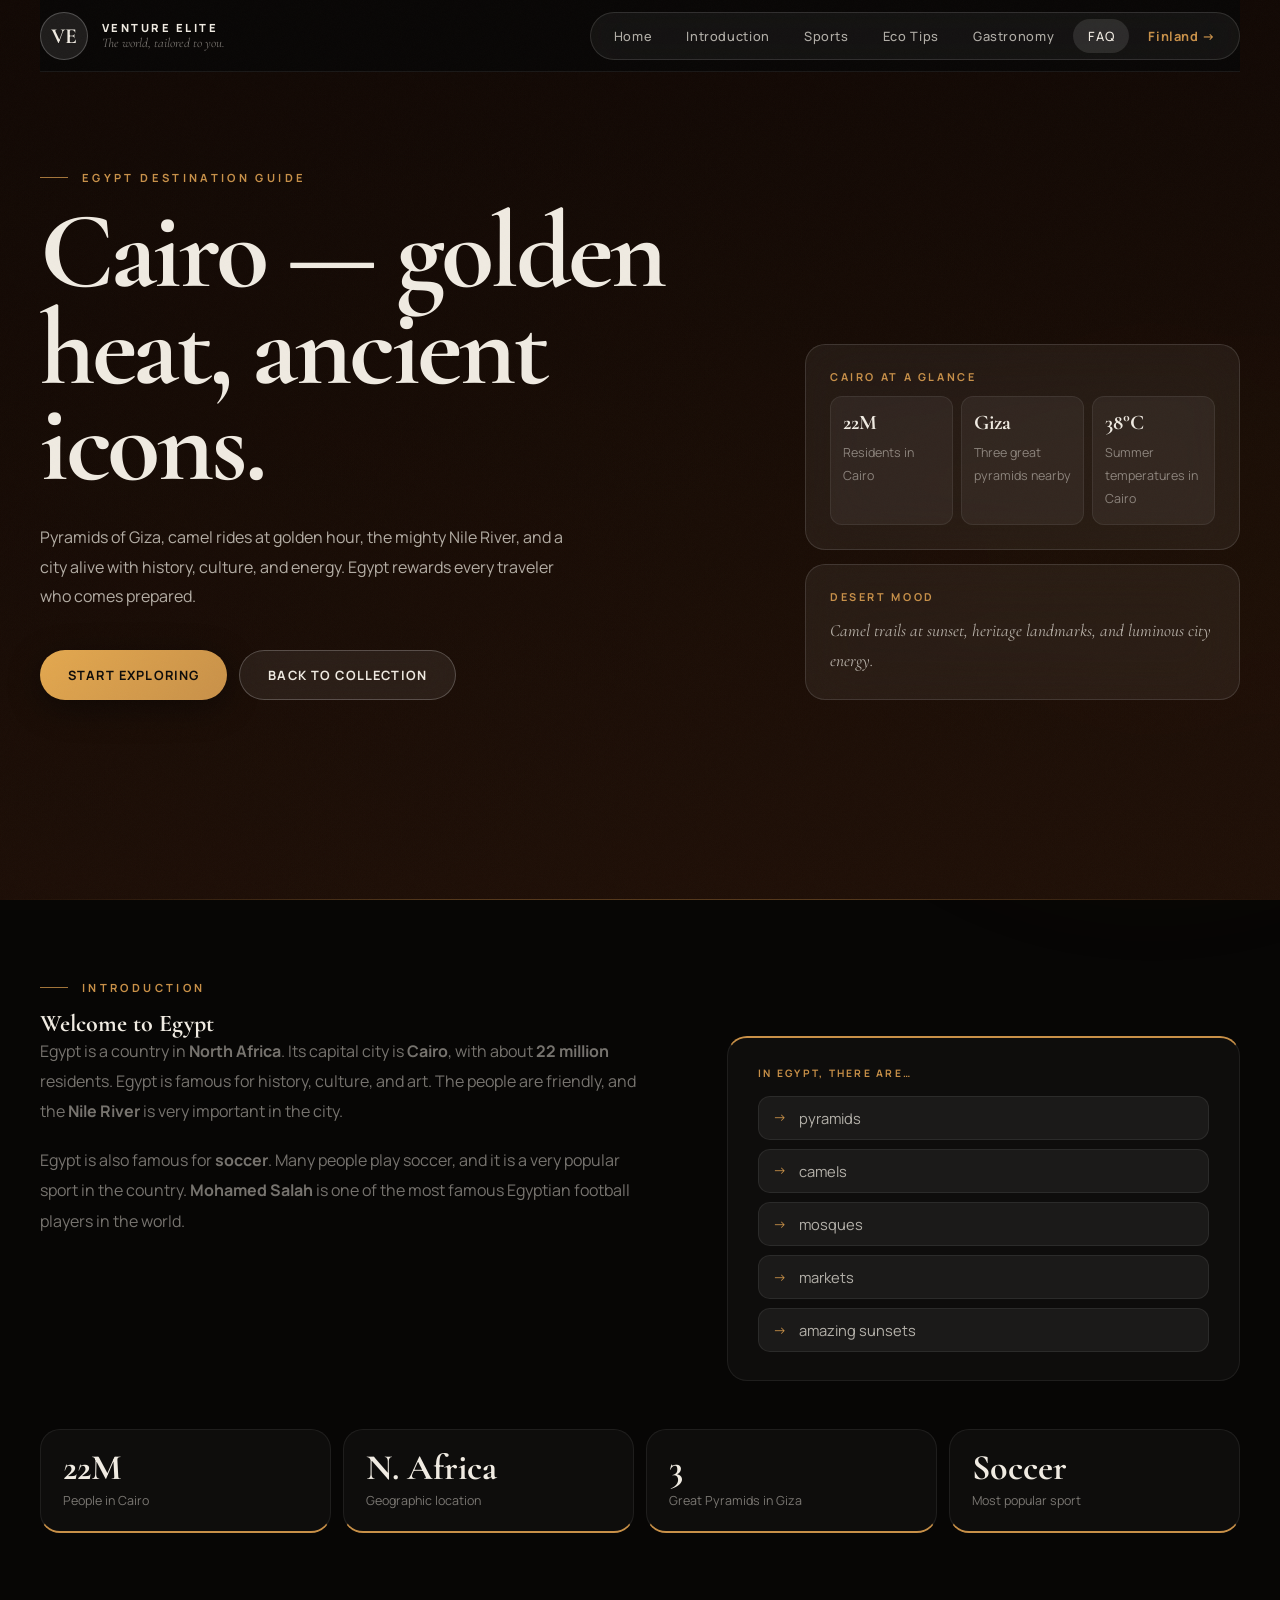
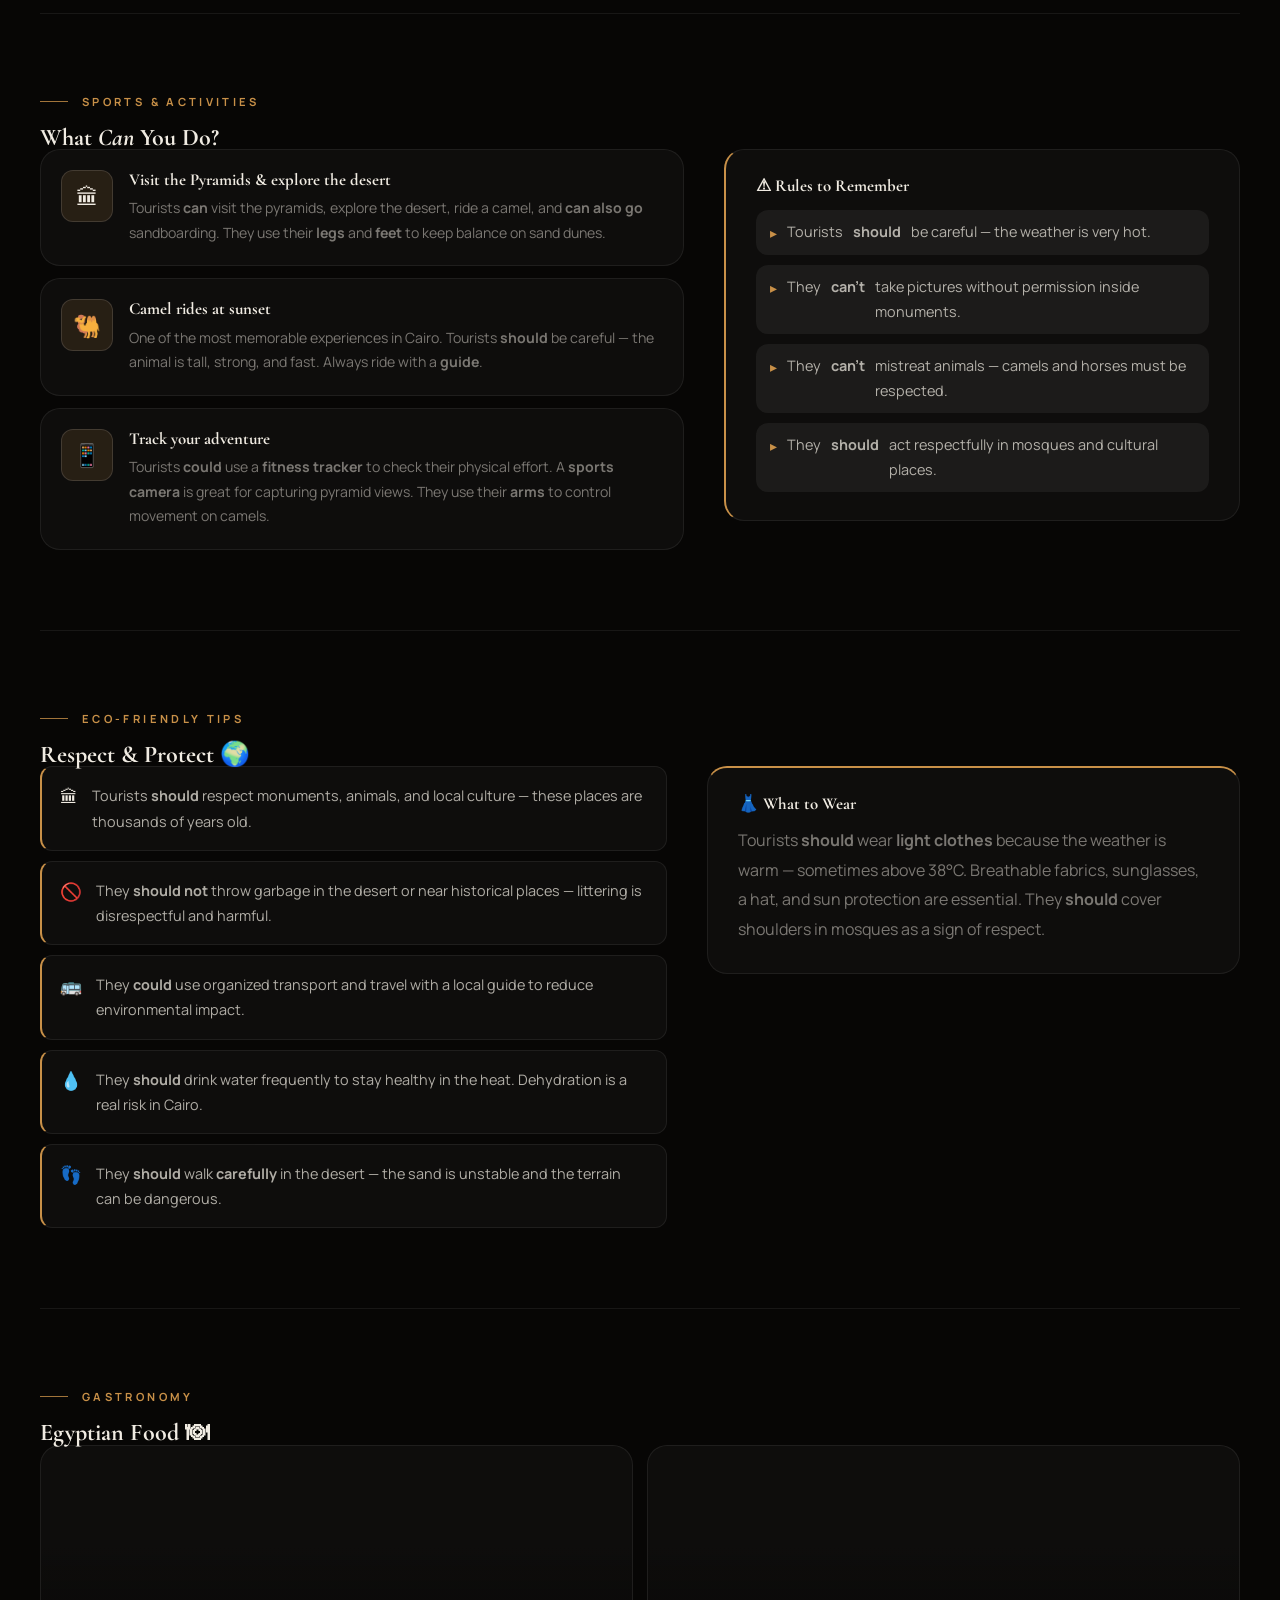
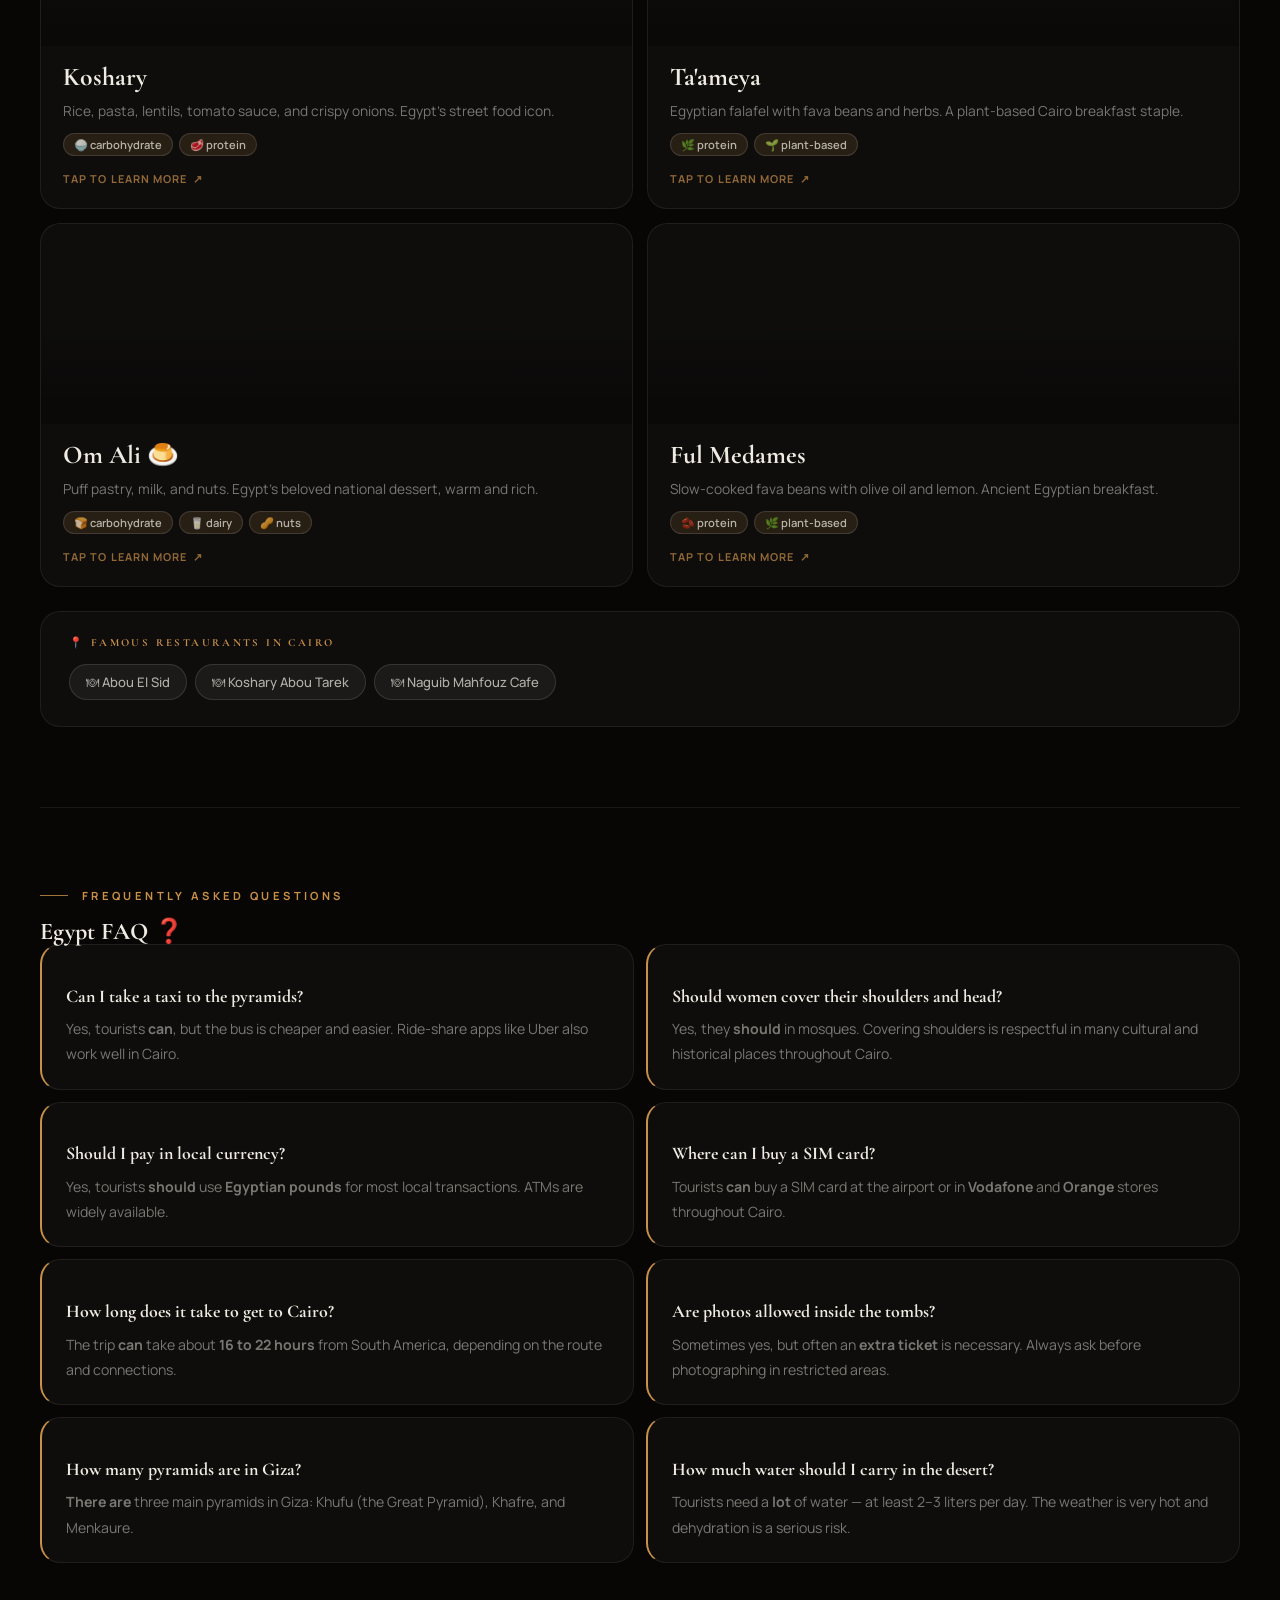
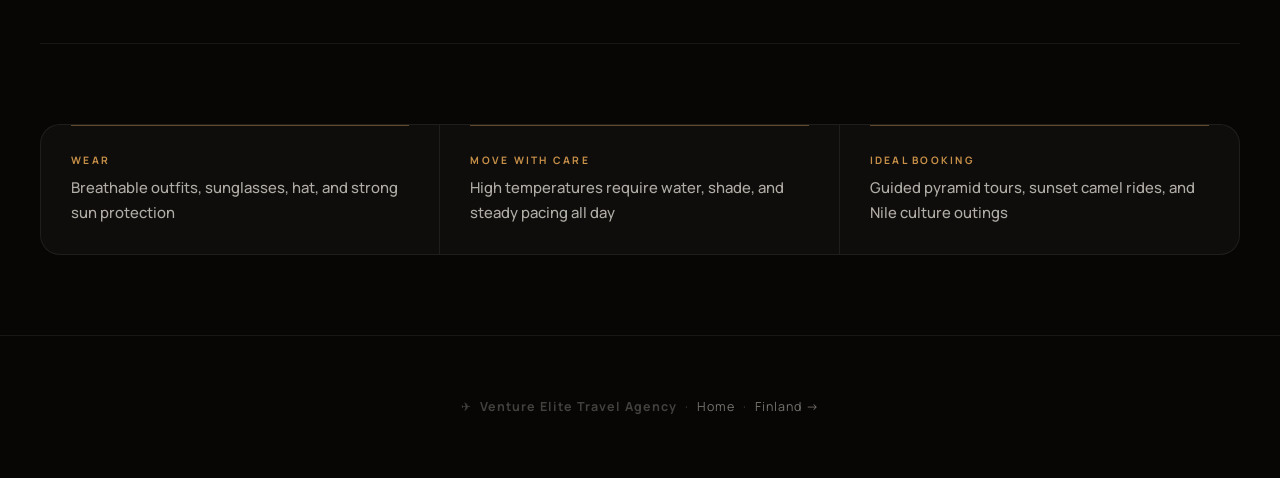
==== commit e5d65f4f: "Restructure website with presentation section order - Reorder Finland & Egypt landing pages to match" ====
--- a/egypt.html
+++ b/egypt.html
@@ -3,18 +3,24 @@
 <head>
   <meta charset="UTF-8">
   <meta name="viewport" content="width=device-width, initial-scale=1.0">
-  <title>Venture Elite | Egypt</title>
+  <title>Venture Elite | Egypt — Cairo</title>
   <link rel="preconnect" href="https://fonts.googleapis.com">
   <link rel="preconnect" href="https://fonts.gstatic.com" crossorigin>
-  <link href="https://fonts.googleapis.com/css2?family=Cormorant+Garamond:wght@500;600;700&family=Manrope:wght@400;500;700;800&display=swap" rel="stylesheet">
+  <link href="https://fonts.googleapis.com/css2?family=Cormorant+Garamond:ital,wght@0,500;0,600;0,700;1,500;1,600&family=Manrope:wght@400;500;700;800&display=swap" rel="stylesheet">
   <link rel="stylesheet" href="styles.css">
 </head>
 <body id="top" class="destination-page full-bleed">
-  <div id="page-progress"></div>
+  <div class="ambient ambient-one"></div>
+  <div class="ambient ambient-two"></div>
 
   <div class="page-shell landing-shell">
+
     <header class="hero destination-hero egypt-hero reveal">
-      <nav class="topbar">
+      <video class="hero-video" autoplay muted loop playsinline aria-hidden="true">
+        <source src="videos/egypt-hero.mp4" type="video/mp4">
+      </video>
+
+      <nav class="topbar" aria-label="Main navigation">
         <a class="brand-lockup" href="index.html">
           <div class="brand-mark">VE</div>
           <div class="brand-copy">
@@ -24,24 +30,24 @@
         </a>
         <div class="nav-links">
           <a href="index.html">Home</a>
-          <a href="#introduction">Intro</a>
+          <a href="#intro">Introduction</a>
           <a href="#sports">Sports</a>
           <a href="#eco">Eco Tips</a>
-          <a href="#food">Food</a>
+          <a href="#food">Gastronomy</a>
           <a href="#faq">FAQ</a>
-          <a href="finland.html">Finland</a>
+          <a href="finland.html" class="nav-country">Finland →</a>
         </div>
       </nav>
 
       <div class="hero-grid">
         <div class="hero-copy">
-          <p class="eyebrow">Egypt — Destination</p>
-          <h1>Cairo, "The Metropolis of a Thousand Minarets"</h1>
+          <p class="eyebrow">Egypt Destination Guide</p>
+          <h1>Cairo — golden heat, ancient icons.</h1>
           <p class="hero-text">
-            The biggest Arab city with 22 million residents. Young, dynamic, and the artistic and intellectual center of the region. Friendly people, and the Nile River is the heart of the city.
+            Pyramids of Giza, camel rides at golden hour, the mighty Nile River, and a city alive with history, culture, and energy. Egypt rewards every traveler who comes prepared.
           </p>
           <div class="hero-actions">
-            <a class="hero-button primary" href="#introduction">Start Presentation</a>
+            <a class="hero-button primary" href="#intro">Start exploring</a>
             <a class="hero-button secondary" href="index.html">Back to collection</a>
           </div>
         </div>
@@ -52,203 +58,375 @@
             <div class="hero-stat-grid">
               <div class="hero-stat">
                 <strong>22M</strong>
-                <span>Residents in the urban zone</span>
+                <span>Residents in Cairo</span>
               </div>
               <div class="hero-stat">
-                <strong>Nile</strong>
-                <span>The heart of the city</span>
+                <strong>Giza</strong>
+                <span>Three great pyramids nearby</span>
               </div>
               <div class="hero-stat">
-                <strong>Culture</strong>
-                <span>Artistic &amp; intellectual center</span>
-              </div>
-            </div>
-            <div class="hero-panel-note">
-              Young, dynamic, and full of history — from the Pyramids to the desert.
-            </div>
+                <strong>38°C</strong>
+                <span>Summer temperatures in Cairo</span>
+              </div>
+            </div>
+          </div>
+          <div class="floating-review">
+            <p class="review-tag">Desert mood</p>
+            <p class="review-copy">Camel trails at sunset, heritage landmarks, and luminous city energy.</p>
           </div>
         </div>
       </div>
-
-      <div class="scroll-hint" aria-hidden="true">
-        <span class="scroll-hint-text">Start presentation</span>
-        <div class="scroll-hint-arrow"></div>
+    </header>
+
+    <main>
+      <div class="destination-landing egypt-landing" style="width: min(1440px, calc(100% - 80px)); margin: 0 auto 80px;">
+
+        <!-- ── SECTION 1: INTRODUCTION ── -->
+        <section class="content-section" id="intro">
+          <p class="eyebrow dark reveal">Introduction</p>
+          <h2 class="reveal delay-1">Welcome to Egypt</h2>
+
+          <div class="intro-two-col">
+            <div class="intro-body">
+              <p class="reveal delay-2">Egypt is a country in <strong>North Africa</strong>. Its capital city is <strong>Cairo</strong>, with about <strong>22 million</strong> residents. Egypt is famous for history, culture, and art. The people are friendly, and the <strong>Nile River</strong> is very important in the city.</p>
+              <p class="reveal delay-3">Egypt is also famous for <strong>soccer</strong>. Many people play soccer, and it is a very popular sport in the country. <strong>Mohamed Salah</strong> is one of the most famous Egyptian football players in the world.</p>
+            </div>
+
+            <div class="there-are-box reveal delay-2">
+              <span class="there-are-title">In Egypt, there are…</span>
+              <ul class="there-are-list">
+                <li>pyramids</li>
+                <li>camels</li>
+                <li>mosques</li>
+                <li>markets</li>
+                <li>amazing sunsets</li>
+              </ul>
+            </div>
+          </div>
+
+          <div class="stats-strip">
+            <div class="stat-item reveal">
+              <strong>22M</strong><span>People in Cairo</span>
+            </div>
+            <div class="stat-item reveal delay-1">
+              <strong>N. Africa</strong><span>Geographic location</span>
+            </div>
+            <div class="stat-item reveal delay-2">
+              <strong>3</strong><span>Great Pyramids in Giza</span>
+            </div>
+            <div class="stat-item reveal delay-3">
+              <strong>Soccer</strong><span>Most popular sport</span>
+            </div>
+          </div>
+        </section>
+
+        <!-- ── SECTION 2: SPORTS & ACTIVITIES ── -->
+        <section class="content-section" id="sports">
+          <p class="eyebrow dark reveal">Sports &amp; Activities</p>
+          <h2 class="reveal delay-1">What <em>Can</em> You Do?</h2>
+
+          <div class="sports-two-col">
+            <div class="activity-list">
+              <div class="activity-item reveal delay-2">
+                <div class="activity-icon">🏛</div>
+                <div>
+                  <h4>Visit the Pyramids &amp; explore the desert</h4>
+                  <p>Tourists <strong>can</strong> visit the pyramids, explore the desert, ride a camel, and <strong>can also go</strong> sandboarding. They use their <strong>legs</strong> and <strong>feet</strong> to keep balance on sand dunes.</p>
+                </div>
+              </div>
+              <div class="activity-item reveal delay-3">
+                <div class="activity-icon">🐫</div>
+                <div>
+                  <h4>Camel rides at sunset</h4>
+                  <p>One of the most memorable experiences in Cairo. Tourists <strong>should</strong> be careful — the animal is tall, strong, and fast. Always ride with a <strong>guide</strong>.</p>
+                </div>
+              </div>
+              <div class="activity-item reveal delay-4">
+                <div class="activity-icon">📱</div>
+                <div>
+                  <h4>Track your adventure</h4>
+                  <p>Tourists <strong>could</strong> use a <strong>fitness tracker</strong> to check their physical effort. A <strong>sports camera</strong> is great for capturing pyramid views. They use their <strong>arms</strong> to control movement on camels.</p>
+                </div>
+              </div>
+            </div>
+
+            <div class="rules-box reveal delay-2">
+              <h4>⚠ Rules to Remember</h4>
+              <ul class="rules-list">
+                <li>Tourists <strong>should</strong> be careful — the weather is very hot.</li>
+                <li>They <strong>can't</strong> take pictures without permission inside monuments.</li>
+                <li>They <strong>can't</strong> mistreat animals — camels and horses must be respected.</li>
+                <li>They <strong>should</strong> act respectfully in mosques and cultural places.</li>
+              </ul>
+            </div>
+          </div>
+        </section>
+
+        <!-- ── SECTION 3: ECO-FRIENDLY TIPS ── -->
+        <section class="content-section" id="eco">
+          <p class="eyebrow dark reveal">Eco-Friendly Tips</p>
+          <h2 class="reveal delay-1">Respect &amp; Protect 🌍</h2>
+
+          <div class="eco-two-col">
+            <div class="eco-tips-grid">
+              <div class="eco-tip reveal delay-2">
+                <span class="eco-tip-icon">🏛</span>
+                <p>Tourists <strong>should</strong> respect monuments, animals, and local culture — these places are thousands of years old.</p>
+              </div>
+              <div class="eco-tip reveal delay-3">
+                <span class="eco-tip-icon">🚫</span>
+                <p>They <strong>should not</strong> throw garbage in the desert or near historical places — littering is disrespectful and harmful.</p>
+              </div>
+              <div class="eco-tip reveal delay-4">
+                <span class="eco-tip-icon">🚌</span>
+                <p>They <strong>could</strong> use organized transport and travel with a local guide to reduce environmental impact.</p>
+              </div>
+              <div class="eco-tip reveal">
+                <span class="eco-tip-icon">💧</span>
+                <p>They <strong>should</strong> drink water frequently to stay healthy in the heat. Dehydration is a real risk in Cairo.</p>
+              </div>
+              <div class="eco-tip reveal delay-1">
+                <span class="eco-tip-icon">👣</span>
+                <p>They <strong>should</strong> walk <strong>carefully</strong> in the desert — the sand is unstable and the terrain can be dangerous.</p>
+              </div>
+            </div>
+
+            <div class="wear-box reveal delay-2">
+              <h4>👗 What to Wear</h4>
+              <p>Tourists <strong>should</strong> wear <strong>light clothes</strong> because the weather is warm — sometimes above 38°C. Breathable fabrics, sunglasses, a hat, and sun protection are essential. They <strong>should</strong> cover shoulders in mosques as a sign of respect.</p>
+            </div>
+          </div>
+        </section>
+
+        <!-- ── SECTION 4: GASTRONOMY ── -->
+        <section class="content-section" id="food">
+          <p class="eyebrow dark reveal">Gastronomy</p>
+          <h2 class="reveal delay-1">Egyptian Food 🍽</h2>
+
+          <div class="dish-grid-web">
+            <article class="web-dish-card reveal delay-2"
+              data-country="egypt"
+              data-img="https://images.unsplash.com/photo-1546069901-ba9599a7e63c?auto=format&fit=crop&w=800&q=80"
+              data-name="Koshary"
+              data-desc="Rice, pasta, lentils, tomato sauce, and crispy onions. Egypt's most popular street food — hearty, filling, and affordable. You usually eat it with a <strong>spoon</strong> or a <strong>fork</strong>. A <strong>carbohydrate-rich</strong> dish perfect for energy."
+              data-tags="🍚 carbohydrate,🥩 protein">
+              <div class="wdc-image" style="background-image: url('https://images.unsplash.com/photo-1546069901-ba9599a7e63c?auto=format&fit=crop&w=800&q=80')"></div>
+              <div class="wdc-body">
+                <h4 class="wdc-name">Koshary</h4>
+                <p class="wdc-desc">Rice, pasta, lentils, tomato sauce, and crispy onions. Egypt's street food icon.</p>
+                <div class="wdc-tags">
+                  <span class="wdc-tag">🍚 carbohydrate</span>
+                  <span class="wdc-tag">🥩 protein</span>
+                </div>
+                <span class="wdc-hint">Tap to learn more</span>
+              </div>
+            </article>
+
+            <article class="web-dish-card reveal delay-3"
+              data-country="egypt"
+              data-img="https://images.unsplash.com/photo-1567620905732-2d1ec7ab7445?auto=format&fit=crop&w=800&q=80"
+              data-name="Ta'ameya"
+              data-desc="Egyptian falafel made with fava beans and fresh herbs. You <strong>can</strong> eat it with your hands or with a <strong>fork</strong>. It is part of a <strong>plant-based diet</strong> and is very popular for breakfast in Cairo."
+              data-tags="🌿 protein,🌱 plant-based">
+              <div class="wdc-image" style="background-image: url('https://images.unsplash.com/photo-1567620905732-2d1ec7ab7445?auto=format&fit=crop&w=800&q=80')"></div>
+              <div class="wdc-body">
+                <h4 class="wdc-name">Ta'ameya</h4>
+                <p class="wdc-desc">Egyptian falafel with fava beans and herbs. A plant-based Cairo breakfast staple.</p>
+                <div class="wdc-tags">
+                  <span class="wdc-tag">🌿 protein</span>
+                  <span class="wdc-tag">🌱 plant-based</span>
+                </div>
+                <span class="wdc-hint">Tap to learn more</span>
+              </div>
+            </article>
+
+            <article class="web-dish-card reveal"
+              data-country="egypt"
+              data-img="https://commons.wikimedia.org/wiki/Special:FilePath/Om_ali.jpg"
+              data-name="Om Ali 🍮"
+              data-desc="Made with puff pastry, milk, and nuts. You eat it with a <strong>spoon</strong>. A very famous Egyptian dessert — warm, sweet, and rich. Sometimes called Egypt's national dessert. Made in a <strong>dairy</strong> base with a <strong>carbohydrate</strong> crust."
+              data-tags="🍞 carbohydrate,🥛 dairy,🥜 nuts">
+              <div class="wdc-image" style="background-image: url('https://commons.wikimedia.org/wiki/Special:FilePath/Om_ali.jpg')"></div>
+              <div class="wdc-body">
+                <h4 class="wdc-name">Om Ali 🍮</h4>
+                <p class="wdc-desc">Puff pastry, milk, and nuts. Egypt's beloved national dessert, warm and rich.</p>
+                <div class="wdc-tags">
+                  <span class="wdc-tag">🍞 carbohydrate</span>
+                  <span class="wdc-tag">🥛 dairy</span>
+                  <span class="wdc-tag">🥜 nuts</span>
+                </div>
+                <span class="wdc-hint">Tap to learn more</span>
+              </div>
+            </article>
+
+            <article class="web-dish-card reveal delay-1"
+              data-country="egypt"
+              data-img="https://images.unsplash.com/photo-1565557623262-b51c2513a641?auto=format&fit=crop&w=800&q=80"
+              data-name="Ful Medames"
+              data-desc="Slow-cooked fava beans with olive oil, lemon juice, and garlic. One of the oldest foods in Egypt — eaten since the time of the Pharaohs. You eat it with <strong>bread</strong> and a <strong>spoon</strong>. Rich in <strong>protein</strong> and fiber."
+              data-tags="🫘 protein,🌿 plant-based,🍋 citrus">
+              <div class="wdc-image" style="background-image: url('https://images.unsplash.com/photo-1565557623262-b51c2513a641?auto=format&fit=crop&w=800&q=80')"></div>
+              <div class="wdc-body">
+                <h4 class="wdc-name">Ful Medames</h4>
+                <p class="wdc-desc">Slow-cooked fava beans with olive oil and lemon. Ancient Egyptian breakfast.</p>
+                <div class="wdc-tags">
+                  <span class="wdc-tag">🫘 protein</span>
+                  <span class="wdc-tag">🌿 plant-based</span>
+                </div>
+                <span class="wdc-hint">Tap to learn more</span>
+              </div>
+            </article>
+          </div>
+
+          <div class="restaurant-box reveal delay-2">
+            <h4>📍 Famous Restaurants in Cairo</h4>
+            <div class="rest-chips-row">
+              <span class="rest-chip-web">🍽 Abou El Sid</span>
+              <span class="rest-chip-web">🍽 Koshary Abou Tarek</span>
+              <span class="rest-chip-web">🍽 Naguib Mahfouz Cafe</span>
+            </div>
+          </div>
+        </section>
+
+        <!-- ── SECTION 5: FAQ ── -->
+        <section class="content-section" id="faq">
+          <p class="eyebrow dark reveal">Frequently Asked Questions</p>
+          <h2 class="reveal delay-1">Egypt FAQ ❓</h2>
+
+          <div class="faq-web-grid">
+            <div class="faq-web-item reveal delay-2">
+              <p class="faq-web-q">Can I take a taxi to the pyramids?</p>
+              <p class="faq-web-a">Yes, tourists <strong>can</strong>, but the bus is cheaper and easier. Ride-share apps like Uber also work well in Cairo.</p>
+            </div>
+            <div class="faq-web-item reveal delay-3">
+              <p class="faq-web-q">Should women cover their shoulders and head?</p>
+              <p class="faq-web-a">Yes, they <strong>should</strong> in mosques. Covering shoulders is respectful in many cultural and historical places throughout Cairo.</p>
+            </div>
+            <div class="faq-web-item reveal delay-4">
+              <p class="faq-web-q">Should I pay in local currency?</p>
+              <p class="faq-web-a">Yes, tourists <strong>should</strong> use <strong>Egyptian pounds</strong> for most local transactions. ATMs are widely available.</p>
+            </div>
+            <div class="faq-web-item reveal">
+              <p class="faq-web-q">Where can I buy a SIM card?</p>
+              <p class="faq-web-a">Tourists <strong>can</strong> buy a SIM card at the airport or in <strong>Vodafone</strong> and <strong>Orange</strong> stores throughout Cairo.</p>
+            </div>
+            <div class="faq-web-item reveal delay-1">
+              <p class="faq-web-q">How long does it take to get to Cairo?</p>
+              <p class="faq-web-a">The trip <strong>can</strong> take about <strong>16 to 22 hours</strong> from South America, depending on the route and connections.</p>
+            </div>
+            <div class="faq-web-item reveal delay-2">
+              <p class="faq-web-q">Are photos allowed inside the tombs?</p>
+              <p class="faq-web-a">Sometimes yes, but often an <strong>extra ticket</strong> is necessary. Always ask before photographing in restricted areas.</p>
+            </div>
+            <div class="faq-web-item reveal delay-3">
+              <p class="faq-web-q">How many pyramids are in Giza?</p>
+              <p class="faq-web-a"><strong>There are</strong> three main pyramids in Giza: Khufu (the Great Pyramid), Khafre, and Menkaure.</p>
+            </div>
+            <div class="faq-web-item reveal delay-4">
+              <p class="faq-web-q">How much water should I carry in the desert?</p>
+              <p class="faq-web-a">Tourists need a <strong>lot</strong> of water — at least 2–3 liters per day. The weather is very hot and dehydration is a serious risk.</p>
+            </div>
+          </div>
+        </section>
+
+        <!-- ── PRACTICAL STRIP ── -->
+        <div class="detail-band reveal">
+          <div class="detail-block">
+            <span>Wear</span>
+            <strong>Breathable outfits, sunglasses, hat, and strong sun protection</strong>
+          </div>
+          <div class="detail-block">
+            <span>Move with care</span>
+            <strong>High temperatures require water, shade, and steady pacing all day</strong>
+          </div>
+          <div class="detail-block">
+            <span>Ideal booking</span>
+            <strong>Guided pyramid tours, sunset camel rides, and Nile culture outings</strong>
+          </div>
+        </div>
+
       </div>
-    </header>
-
-    <main>
-      <section class="destination-landing egypt-landing">
-
-        <!-- SECTION 1: Introduction -->
-        <div class="pres-section reveal" id="introduction">
-          <div class="section-heading">
-            <p class="eyebrow dark">Section 1 of 5</p>
-            <h2>About Cairo</h2>
-          </div>
-          <div class="intro-with-image">
-            <div class="intro-img" style="background-image: url('https://images.unsplash.com/photo-1568322445389-f64ac2515020?auto=format&fit=crop&w=1200&q=80');"></div>
-            <div class="intro-right">
-              <p class="intro-lead">
-                Cairo is the <strong>biggest Arab city</strong>; 22 million residents are living here in the urban zone.
-                The residents are <strong>young and dynamic</strong>. Cairo is the artistic and intellectual center of the region.
-                The people are very friendly, and the <strong>Nile River</strong> is the heart of the city.
-              </p>
-              <div class="landing-facts">
-                <div class="fact-box">
-                  <span>Population</span>
-                  <strong>22 million residents</strong>
-                </div>
-                <div class="fact-box">
-                  <span>The Nile River</span>
-                  <strong>Heart of the city</strong>
-                </div>
-                <div class="fact-box">
-                  <span>Character</span>
-                  <strong>Young, dynamic, artistic &amp; intellectual</strong>
-                </div>
-              </div>
-            </div>
-          </div>
-        </div>
-
-        <!-- SECTION 2: Sports & Activities -->
-        <div class="pres-section reveal" id="sports">
-          <div class="section-heading">
-            <p class="eyebrow dark">Section 2 of 5</p>
-            <h2>Sports &amp; Activities</h2>
-            <p class="section-question">What sports can I practice in this city?</p>
-          </div>
-          <div class="section-banner" style="background-image: url('https://images.unsplash.com/photo-1503177119275-0aa32b3a9368?auto=format&fit=crop&w=1400&q=80');"></div>
-          <div class="reason-grid">
-            <article class="reason-card reveal">
-              <span>01</span>
-              <h4>Soccer Culture</h4>
-              <p>In this country it is very common to find Salah's t-shirts because he is the most famous soccer player. People sometimes play soccer in the desert.</p>
-            </article>
-            <article class="reason-card reveal delay-1">
-              <span>02</span>
-              <h4>Play with Locals</h4>
-              <p>You can play with them, but carefully because the temperature is high.</p>
-            </article>
-          </div>
-        </div>
-
-        <!-- SECTION 3: Eco-Friendly Tips -->
-        <div class="pres-section reveal" id="eco">
-          <div class="section-heading">
-            <p class="eyebrow dark">Section 3 of 5</p>
-            <h2>Eco-Friendly Tips</h2>
-            <p class="section-question">What kind of places would I visit?</p>
-          </div>
-          <div class="eco-layout">
-            <div class="reason-grid eco-cards">
-              <article class="reason-card reveal">
-                <span>01</span>
-                <h4>Pyramids &amp; Desert</h4>
-                <p>In Cairo you can see the pyramids and the desert. You need to wear light clothes because it is very warm, and you need to stay fresh for different activities.</p>
-              </article>
-              <article class="reason-card reveal delay-1">
-                <span>02</span>
-                <h4>Camel Rides</h4>
-                <p>In this city you can ride a camel, but carefully because this animal is tall and fast. You ride with a guide safely.</p>
-              </article>
-            </div>
-            <div class="eco-img" style="background-image: url('https://images.unsplash.com/photo-1572252009286-268acec5ca0a?auto=format&fit=crop&w=900&q=80');"></div>
-          </div>
-        </div>
-
-        <!-- SECTION 4: Gastronomy & Food -->
-        <div class="pres-section reveal" id="food">
-          <div class="section-heading">
-            <p class="eyebrow dark">Section 4 of 5</p>
-            <h2>Gastronomy &amp; Food</h2>
-            <p class="section-question">What kind of food should I try?</p>
-          </div>
-          <div class="tour-grid">
-            <article class="tour-card reveal">
-              <div class="tour-image" style="background-image: url('https://images.pexels.com/photos/1640777/pexels-photo-1640777.jpeg?auto=compress&cs=tinysrgb&w=1400');"></div>
-              <div class="tour-body">
-                <p class="tour-type">Main Dish</p>
-                <h4>Koshary</h4>
-                <p>Mixed with rice, pasta, lentils, and spiced tomato sauce with crispy onions.</p>
-              </div>
-            </article>
-            <article class="tour-card reveal delay-1">
-              <div class="tour-image" style="background-image: url('https://images.unsplash.com/photo-1572252009286-268acec5ca0a?auto=format&fit=crop&w=1400&q=80');"></div>
-              <div class="tour-body">
-                <p class="tour-type">Street Food</p>
-                <h4>Ta'ameya</h4>
-                <p>Egyptian falafel, made from fava beans and fresh herbs, giving it a vibrant green color inside.</p>
-              </div>
-            </article>
-            <article class="tour-card reveal delay-2">
-              <div class="tour-image" style="background-image: url('https://images.pexels.com/photos/291528/pexels-photo-291528.jpeg?auto=compress&cs=tinysrgb&w=1400');"></div>
-              <div class="tour-body">
-                <p class="tour-type">Dessert</p>
-                <h4>Om Ali</h4>
-                <p>A star dessert — pudding with puff pastry, milk, and nuts. This dish is eaten <strong>hot</strong>.</p>
-              </div>
-            </article>
-          </div>
-        </div>
-
-        <!-- SECTION 5: FAQ -->
-        <div class="pres-section reveal" id="faq">
-          <div class="section-heading">
-            <p class="eyebrow dark">Section 5 of 5</p>
-            <h2>Frequently Asked Questions</h2>
-          </div>
-          <div class="section-banner" style="background-image: url('https://images.unsplash.com/photo-1591604129939-f1efa4d9f7fa?auto=format&fit=crop&w=1400&q=80');"></div>
-          <div class="practical-grid">
-            <article class="practical-card reveal">
-              <h4>Can I take a taxi to the Pyramids?</h4>
-              <p>Taxis are more expensive. You can take a <strong>bus</strong> — it is easy and cheap.</p>
-            </article>
-            <article class="practical-card reveal delay-1">
-              <h4>Should women cover their shoulders and heads?</h4>
-              <p>Yes, it is <strong>mandatory in mosques</strong> and respectful in the city.</p>
-            </article>
-            <article class="practical-card reveal delay-2">
-              <h4>Should I pay in local currency?</h4>
-              <p>Yes, most monuments only accept <strong>cards or EGP</strong> (Egyptian Pounds).</p>
-            </article>
-            <article class="practical-card reveal">
-              <h4>Where can I buy a SIM card?</h4>
-              <p>At the <strong>airport</strong> or at Vodafone/Orange stores in the city.</p>
-            </article>
-            <article class="practical-card reveal delay-1">
-              <h4>Are photos allowed in the tombs?</h4>
-              <p>Sometimes, but it usually requires an <strong>extra ticket</strong>.</p>
-            </article>
-          </div>
-        </div>
-
-      </section>
     </main>
+
+    <footer class="site-footer">
+      <p>✈ &nbsp;<strong>Venture Elite Travel Agency</strong> &nbsp;·&nbsp; <a href="index.html">Home</a> &nbsp;·&nbsp; <a href="finland.html">Finland →</a></p>
+    </footer>
   </div>
 
-  <!-- Presentation Navigation Bar -->
-  <nav class="pres-nav" id="presNav">
-    <div class="pres-progress"><div class="pres-progress-fill"></div></div>
-    <button class="pres-nav-btn" id="prevBtn">&#8592; Prev</button>
-    <div class="pres-nav-info">
-      <span id="sectionTitle">Introduction</span>
-      <span class="pres-counter" id="sectionCounter">1 / 5</span>
+  <!-- Dish overlay -->
+  <div id="webDishOverlay" class="web-dish-overlay" role="dialog" aria-modal="true">
+    <div class="web-overlay-card" id="webOverlayCard">
+      <button class="web-overlay-close" id="webOverlayClose" aria-label="Close">✕</button>
+      <img class="web-overlay-img" id="webOverlayImg" src="" alt="">
+      <div class="web-overlay-body">
+        <p class="web-overlay-country" id="webOverlayCountry"></p>
+        <h3 class="web-overlay-name" id="webOverlayName"></h3>
+        <p class="web-overlay-desc" id="webOverlayDesc"></p>
+        <div class="web-overlay-tags" id="webOverlayTags"></div>
+        <p class="web-overlay-esc">Press Esc or click outside to close</p>
+      </div>
     </div>
-    <button class="pres-nav-btn" id="nextBtn">Next &#8594;</button>
-  </nav>
-
-  <footer class="site-footer">
-    <p class="footer-brand">Venture Elite</p>
-    <p class="footer-tagline">Egypt — Cairo, The Nile</p>
-    <div class="footer-divider"></div>
-    <div class="footer-links">
-      <a href="index.html">Back to Collection</a>
-      <a href="finland.html">Next: Finland</a>
-    </div>
-    <p class="footer-note">English A1 Travel Agency Project</p>
-  </footer>
+  </div>
 
   <script src="script.js"></script>
+  <script>
+    /* ── DISH OVERLAY ── */
+    class WebDishOverlay {
+      constructor() {
+        this.overlay = document.getElementById('webDishOverlay');
+        this.card    = document.getElementById('webOverlayCard');
+        this.img     = document.getElementById('webOverlayImg');
+        this.country = document.getElementById('webOverlayCountry');
+        this.name    = document.getElementById('webOverlayName');
+        this.desc    = document.getElementById('webOverlayDesc');
+        this.tags    = document.getElementById('webOverlayTags');
+        this.setupCards();
+        document.getElementById('webOverlayClose').addEventListener('click', () => this.close());
+        this.overlay.addEventListener('click', e => { if (e.target === this.overlay) this.close(); });
+        document.addEventListener('keydown', e => { if (e.key === 'Escape') this.close(); });
+      }
+      setupCards() {
+        document.querySelectorAll('.web-dish-card').forEach(card => {
+          card.addEventListener('click', () => this.open(card));
+        });
+      }
+      open(card) {
+        const c = card.dataset.country || 'egypt';
+        this.img.src = card.dataset.img || '';
+        this.img.alt = card.dataset.name || '';
+        this.country.textContent = c === 'finland' ? '🇫🇮 Finland' : '🇪🇬 Egypt';
+        this.name.textContent = card.dataset.name || '';
+        this.desc.innerHTML  = card.dataset.desc || '';
+        const tagStr = card.dataset.tags || '';
+        this.tags.innerHTML = tagStr ? tagStr.split(',').map(t =>
+          `<span class="web-overlay-tag">${t.trim()}</span>`).join('') : '';
+        this.card.className = `web-overlay-card ${c}-theme`;
+        this.overlay.classList.add('active');
+        document.body.style.overflow = 'hidden';
+      }
+      close() {
+        this.overlay.classList.remove('active');
+        document.body.style.overflow = '';
+      }
+    }
+
+    /* ── ACTIVE NAV LINK HIGHLIGHT ── */
+    const sections = document.querySelectorAll('.content-section[id]');
+    const navLinks = document.querySelectorAll('.nav-links a[href^="#"]');
+
+    const navObserver = new IntersectionObserver(entries => {
+      entries.forEach(entry => {
+        if (entry.isIntersecting) {
+          navLinks.forEach(a => {
+            a.classList.toggle('active', a.getAttribute('href') === '#' + entry.target.id);
+          });
+        }
+      });
+    }, { threshold: 0.4 });
+
+    sections.forEach(s => navObserver.observe(s));
+
+    new WebDishOverlay();
+  </script>
 </body>
 </html>
--- a/styles.css
+++ b/styles.css
@@ -1294,3 +1294,623 @@
     font-size: clamp(2rem, 10vw, 3.2rem);
   }
 }
+
+/* ─── FIXED TOPBAR ─────────────────────────────────────── */
+
+.landing-shell .topbar {
+  position: fixed !important;
+  top: 0; left: 0; right: 0;
+  height: 72px;
+  padding-top: 0 !important;
+  background: rgba(7, 6, 5, 0.90);
+  backdrop-filter: blur(28px);
+  -webkit-backdrop-filter: blur(28px);
+  border-bottom: 1px solid var(--b0);
+  z-index: 200;
+}
+
+.landing-shell .hero-grid {
+  padding-top: 80px !important;
+}
+
+/* Scroll margin so anchor links land below fixed nav */
+.content-section[id],
+section[id] {
+  scroll-margin-top: 88px;
+}
+
+/* ─── STAGGER DELAYS ─────────────────────────────────────── */
+.delay-3 { transition-delay: 320ms; }
+.delay-4 { transition-delay: 430ms; }
+
+/* ─── CONTENT SECTION BASE ───────────────────────────────── */
+
+.content-section {
+  padding: 80px 0;
+  border-bottom: 1px solid var(--b0);
+}
+
+.content-section:last-child { border-bottom: none; padding-bottom: 40px; }
+
+/* ─── INTRO SECTION ──────────────────────────────────────── */
+
+.intro-two-col {
+  display: grid;
+  grid-template-columns: 1.1fr 0.9fr;
+  gap: 60px;
+  margin-bottom: 48px;
+}
+
+.intro-body p {
+  margin: 0 0 18px;
+  color: var(--cream-50);
+  line-height: 1.9;
+  font-size: 1rem;
+  max-width: 600px;
+}
+
+.there-are-box {
+  padding: 28px 30px;
+  border-radius: var(--r-m);
+  background: var(--s0);
+  border: 1px solid var(--b0);
+  border-top: 2px solid var(--accent);
+}
+
+.there-are-title {
+  text-transform: uppercase;
+  letter-spacing: 0.22em;
+  font-size: 0.64rem;
+  font-weight: 700;
+  color: var(--accent);
+  margin-bottom: 16px;
+  display: block;
+}
+
+.there-are-list {
+  list-style: none;
+  display: grid;
+  gap: 9px;
+  padding: 0;
+  margin: 0;
+}
+
+.there-are-list li {
+  display: flex;
+  align-items: center;
+  gap: 12px;
+  padding: 10px 14px;
+  border-radius: var(--r-s);
+  background: var(--s1);
+  border: 1px solid var(--b0);
+  color: var(--cream-75);
+  font-size: 0.92rem;
+  line-height: 1.5;
+}
+
+.there-are-list li::before {
+  content: '→';
+  flex-shrink: 0;
+  color: var(--accent);
+  font-size: 0.85rem;
+}
+
+.stats-strip {
+  display: grid;
+  grid-template-columns: repeat(4, minmax(0, 1fr));
+  gap: 12px;
+}
+
+.stat-item {
+  padding: 20px 22px;
+  border-radius: var(--r-m);
+  background: var(--s0);
+  border: 1px solid var(--b0);
+  border-bottom: 2px solid var(--accent);
+}
+
+.stat-item strong {
+  display: block;
+  font-family: "Cormorant Garamond", serif;
+  font-size: clamp(1.6rem, 2.8vw, 2.4rem);
+  font-weight: 700;
+  color: var(--cream);
+  line-height: 1;
+  margin-bottom: 6px;
+}
+
+.stat-item span {
+  display: block;
+  color: var(--cream-50);
+  font-size: 0.78rem;
+  line-height: 1.5;
+}
+
+/* ─── SPORTS SECTION ─────────────────────────────────────── */
+
+.sports-two-col {
+  display: grid;
+  grid-template-columns: 1fr 0.8fr;
+  gap: 40px;
+  align-items: start;
+}
+
+.activity-list {
+  display: grid;
+  gap: 12px;
+}
+
+.activity-item {
+  display: grid;
+  grid-template-columns: 52px 1fr;
+  gap: 16px;
+  align-items: start;
+  padding: 20px;
+  border-radius: var(--r-m);
+  background: var(--s0);
+  border: 1px solid var(--b0);
+  transition: background 260ms, border-color 260ms;
+}
+
+.activity-item:hover {
+  background: var(--s1);
+  border-color: var(--b1);
+}
+
+.activity-icon {
+  width: 52px;
+  height: 52px;
+  border-radius: var(--r-s);
+  background: var(--accent-glass);
+  border: 1px solid var(--b1);
+  display: grid;
+  place-items: center;
+  font-size: 1.4rem;
+  flex-shrink: 0;
+}
+
+.activity-item h4 {
+  font-size: 1.05rem;
+  line-height: 1.2;
+  color: var(--cream);
+  margin-bottom: 6px;
+}
+
+.activity-item p {
+  margin: 0;
+  color: var(--cream-50);
+  font-size: 0.88rem;
+  line-height: 1.75;
+}
+
+.rules-box {
+  padding: 28px 30px;
+  border-radius: var(--r-m);
+  background: var(--s0);
+  border: 1px solid var(--b0);
+  border-left: 2px solid var(--accent);
+}
+
+.rules-box h4 {
+  font-size: 1.05rem;
+  color: var(--cream);
+  margin-bottom: 16px;
+  font-family: "Cormorant Garamond", serif;
+}
+
+.rules-list {
+  list-style: none;
+  display: grid;
+  gap: 10px;
+  padding: 0; margin: 0;
+}
+
+.rules-list li {
+  display: flex;
+  align-items: flex-start;
+  gap: 10px;
+  color: var(--cream-75);
+  font-size: 0.9rem;
+  line-height: 1.7;
+  padding: 10px 14px;
+  border-radius: var(--r-s);
+  background: var(--s1);
+}
+
+.rules-list li::before {
+  content: '▸';
+  flex-shrink: 0;
+  color: var(--accent);
+  margin-top: 1px;
+}
+
+/* ─── ECO SECTION ────────────────────────────────────────── */
+
+.eco-two-col {
+  display: grid;
+  grid-template-columns: 1fr 0.85fr;
+  gap: 40px;
+}
+
+.eco-tips-grid {
+  display: grid;
+  gap: 10px;
+}
+
+.eco-tip {
+  display: flex;
+  gap: 14px;
+  align-items: flex-start;
+  padding: 16px 18px;
+  border-radius: var(--r-s);
+  background: var(--s0);
+  border: 1px solid var(--b0);
+  border-left: 2px solid var(--accent);
+}
+
+.eco-tip-icon {
+  font-size: 1.1rem;
+  flex-shrink: 0;
+  margin-top: 1px;
+}
+
+.eco-tip p { margin: 0; color: var(--cream-75); font-size: 0.9rem; line-height: 1.75; }
+
+.wear-box {
+  padding: 28px 30px;
+  border-radius: var(--r-m);
+  background: var(--s0);
+  border: 1px solid var(--b0);
+  border-top: 2px solid var(--accent);
+  align-self: start;
+}
+
+.wear-box h4 { font-size: 1.05rem; color: var(--cream); margin-bottom: 14px; font-family: "Cormorant Garamond", serif; }
+.wear-box p { margin: 0; color: var(--cream-50); line-height: 1.85; }
+
+/* ─── FOOD SECTION ───────────────────────────────────────── */
+
+.dish-grid-web {
+  display: grid;
+  grid-template-columns: repeat(2, 1fr);
+  gap: 14px;
+  margin-bottom: 24px;
+}
+
+.web-dish-card {
+  border-radius: var(--r-m);
+  background: var(--s0);
+  border: 1px solid var(--b0);
+  overflow: hidden;
+  cursor: pointer;
+  transition: transform 360ms cubic-bezier(0.4, 0, 0.2, 1), border-color 360ms, box-shadow 360ms;
+  position: relative;
+}
+
+.web-dish-card:hover {
+  transform: translateY(-4px);
+  border-color: var(--b1);
+  box-shadow: 0 12px 40px rgba(0, 0, 0, 0.45);
+}
+
+.wdc-image {
+  height: 200px;
+  background-size: cover;
+  background-position: center;
+  position: relative;
+}
+
+.wdc-image::after {
+  content: '';
+  position: absolute;
+  inset: 0;
+  background: linear-gradient(0deg, rgba(7,6,5,0.65) 0%, transparent 55%);
+  transition: opacity 360ms;
+}
+
+.web-dish-card:hover .wdc-image::after { opacity: 0.35; }
+
+.wdc-body { padding: 18px 22px 20px; }
+
+.wdc-name {
+  font-size: clamp(1.25rem, 2vw, 1.6rem);
+  line-height: 1.05;
+  color: var(--cream);
+  margin-bottom: 8px;
+}
+
+.wdc-desc { margin: 0 0 10px; color: var(--cream-50); font-size: 0.86rem; line-height: 1.75; }
+
+.wdc-tags { display: flex; flex-wrap: wrap; gap: 6px; margin-bottom: 10px; }
+
+.wdc-tag {
+  padding: 3px 10px;
+  border-radius: 999px;
+  font-size: 0.7rem;
+  font-weight: 600;
+  background: var(--accent-glass);
+  color: var(--cream-75);
+  border: 1px solid var(--b1);
+}
+
+.wdc-hint {
+  display: inline-flex;
+  align-items: center;
+  gap: 5px;
+  font-size: 0.68rem;
+  font-weight: 700;
+  letter-spacing: 0.1em;
+  text-transform: uppercase;
+  color: var(--accent);
+  opacity: 0.7;
+}
+
+.wdc-hint::after { content: '↗'; }
+
+.restaurant-box {
+  padding: 26px 28px;
+  border-radius: var(--r-m);
+  background: var(--s0);
+  border: 1px solid var(--b0);
+}
+
+.restaurant-box h4 {
+  font-size: 0.68rem;
+  font-weight: 700;
+  letter-spacing: 0.22em;
+  text-transform: uppercase;
+  color: var(--accent);
+  margin-bottom: 16px;
+}
+
+.rest-chips-row { display: flex; flex-wrap: wrap; gap: 8px; }
+
+.rest-chip-web {
+  padding: 8px 16px;
+  border-radius: 999px;
+  background: var(--s1);
+  border: 1px solid var(--b1);
+  color: var(--cream-75);
+  font-size: 0.82rem;
+  font-weight: 500;
+}
+
+/* ─── FAQ SECTION ────────────────────────────────────────── */
+
+.faq-web-grid {
+  display: grid;
+  grid-template-columns: repeat(2, 1fr);
+  gap: 12px;
+}
+
+.faq-web-item {
+  padding: 22px 24px;
+  border-radius: var(--r-m);
+  background: var(--s0);
+  border: 1px solid var(--b0);
+  border-left: 2px solid var(--accent);
+  transition: background 240ms;
+}
+
+.faq-web-item:hover { background: var(--s1); }
+
+.faq-web-q {
+  font-family: "Cormorant Garamond", serif;
+  font-size: 1.12rem;
+  font-weight: 700;
+  color: var(--cream);
+  margin-bottom: 8px;
+  line-height: 1.3;
+}
+
+.faq-web-a { margin: 0; color: var(--cream-50); line-height: 1.8; font-size: 0.88rem; }
+
+/* ─── WEB DISH OVERLAY ───────────────────────────────────── */
+
+.web-dish-overlay {
+  position: fixed;
+  inset: 0;
+  z-index: 9000;
+  display: flex;
+  align-items: center;
+  justify-content: center;
+  padding: 20px;
+  background: rgba(0, 0, 0, 0);
+  pointer-events: none;
+  transition: background 0.35s ease;
+}
+
+.web-dish-overlay.active {
+  background: rgba(0, 0, 0, 0.80);
+  pointer-events: all;
+  backdrop-filter: blur(4px);
+  -webkit-backdrop-filter: blur(4px);
+}
+
+.web-overlay-card {
+  position: relative;
+  width: 100%;
+  max-width: 540px;
+  max-height: 90vh;
+  border-radius: var(--r-l);
+  overflow: hidden;
+  display: flex;
+  flex-direction: column;
+  transform: scale(0.92) translateY(20px);
+  opacity: 0;
+  transition: transform 0.4s cubic-bezier(0.16, 1, 0.3, 1), opacity 0.35s ease;
+}
+
+.web-dish-overlay.active .web-overlay-card {
+  transform: scale(1) translateY(0);
+  opacity: 1;
+}
+
+.web-overlay-card.finland-theme {
+  background: #061d38;
+  border: 1px solid rgba(110, 196, 224, 0.28);
+  color: #d8eef8;
+}
+
+.web-overlay-card.egypt-theme {
+  background: #170c02;
+  border: 1px solid rgba(200, 144, 72, 0.28);
+  color: #f0e0c0;
+}
+
+.web-overlay-card::before {
+  content: '';
+  display: block;
+  height: 3px;
+  flex-shrink: 0;
+}
+
+.web-overlay-card.finland-theme::before { background: linear-gradient(90deg, #6ec4e0, #96d8f4); }
+.web-overlay-card.egypt-theme::before   { background: linear-gradient(90deg, #c89048, #e4a84e); }
+
+.web-overlay-img {
+  width: 100%;
+  height: min(40vh, 280px);
+  object-fit: cover;
+  flex-shrink: 0;
+  display: block;
+}
+
+.web-overlay-img[src=""] { display: none; }
+
+.web-overlay-body {
+  padding: 22px 26px 26px;
+  overflow-y: auto;
+  display: flex;
+  flex-direction: column;
+  gap: 10px;
+  flex: 1;
+}
+
+.web-overlay-country { font-size: 0.64rem; font-weight: 700; letter-spacing: 0.22em; text-transform: uppercase; opacity: 0.45; margin: 0; }
+
+.web-overlay-name {
+  font-family: "Cormorant Garamond", serif;
+  font-size: clamp(1.6rem, 3vw, 2.4rem);
+  font-weight: 700;
+  font-style: italic;
+  line-height: 1.05;
+  margin: 0;
+}
+
+.finland-theme .web-overlay-name { color: #96d8f4; }
+.egypt-theme  .web-overlay-name  { color: #e0c060; }
+
+.web-overlay-desc { margin: 0; font-size: 0.93rem; line-height: 1.8; opacity: 0.9; }
+
+.web-overlay-tags { display: flex; flex-wrap: wrap; gap: 7px; }
+
+.web-overlay-tag {
+  padding: 3px 10px;
+  border-radius: 999px;
+  font-size: 0.7rem;
+  font-weight: 600;
+  background: rgba(255,255,255,0.08);
+  border: 1px solid rgba(255,255,255,0.15);
+}
+
+.web-overlay-close {
+  position: absolute;
+  top: 14px; right: 14px;
+  width: 34px; height: 34px;
+  border-radius: 50%;
+  border: none;
+  background: rgba(0,0,0,0.55);
+  color: rgba(255,255,255,0.85);
+  font-size: 14px;
+  cursor: pointer;
+  display: grid;
+  place-items: center;
+  z-index: 10;
+  transition: background 0.2s;
+  line-height: 1;
+}
+
+.web-overlay-close:hover { background: rgba(0,0,0,0.8); }
+
+.web-overlay-esc { font-size: 0.6rem; letter-spacing: 0.12em; text-transform: uppercase; opacity: 0.28; text-align: center; margin: 0; }
+
+/* ─── ACTIVE NAV LINK ────────────────────────────────────── */
+
+.nav-links a.active {
+  color: var(--cream);
+  background: rgba(255, 255, 255, 0.1);
+}
+
+.nav-links a.nav-country {
+  color: var(--accent);
+  font-weight: 700;
+}
+
+/* ─── INDEX IMPROVEMENTS ─────────────────────────────────── */
+
+.why-section {
+  padding: 80px 0;
+  border-bottom: 1px solid var(--b0);
+}
+
+.why-grid {
+  display: grid;
+  grid-template-columns: repeat(3, 1fr);
+  gap: 14px;
+  margin-top: 40px;
+}
+
+.why-card {
+  padding: 28px;
+  border-radius: var(--r-m);
+  background: var(--s0);
+  border: 1px solid var(--b0);
+}
+
+.why-num {
+  font-family: "Cormorant Garamond", serif;
+  font-size: 3.2rem;
+  font-weight: 700;
+  color: var(--cream-30);
+  line-height: 1;
+  margin-bottom: 14px;
+  letter-spacing: -0.04em;
+}
+
+.why-card h4 { font-size: 1.4rem; color: var(--cream); margin-bottom: 10px; }
+.why-card p { margin: 0; color: var(--cream-50); line-height: 1.8; font-size: 0.9rem; }
+
+/* ─── SITE FOOTER ────────────────────────────────────────── */
+
+.site-footer {
+  padding: 50px;
+  text-align: center;
+  border-top: 1px solid var(--b0);
+  margin-top: 0;
+  color: var(--cream-30);
+  font-size: 0.78rem;
+  letter-spacing: 0.08em;
+}
+
+.site-footer a { color: var(--cream-50); text-decoration: none; transition: color 200ms; }
+.site-footer a:hover { color: var(--cream); }
+
+/* ─── RESPONSIVE ADDITIONS ───────────────────────────────── */
+
+@media (max-width: 980px) {
+  .intro-two-col,
+  .sports-two-col,
+  .eco-two-col { grid-template-columns: 1fr; }
+
+  .stats-strip { grid-template-columns: repeat(2, 1fr); }
+  .dish-grid-web { grid-template-columns: 1fr; }
+  .faq-web-grid { grid-template-columns: 1fr; }
+  .why-grid { grid-template-columns: 1fr; }
+}
+
+@media (max-width: 640px) {
+  .stats-strip { grid-template-columns: 1fr; }
+  .dish-grid-web { grid-template-columns: 1fr; }
+  .wdc-image { height: 160px; }
+}
